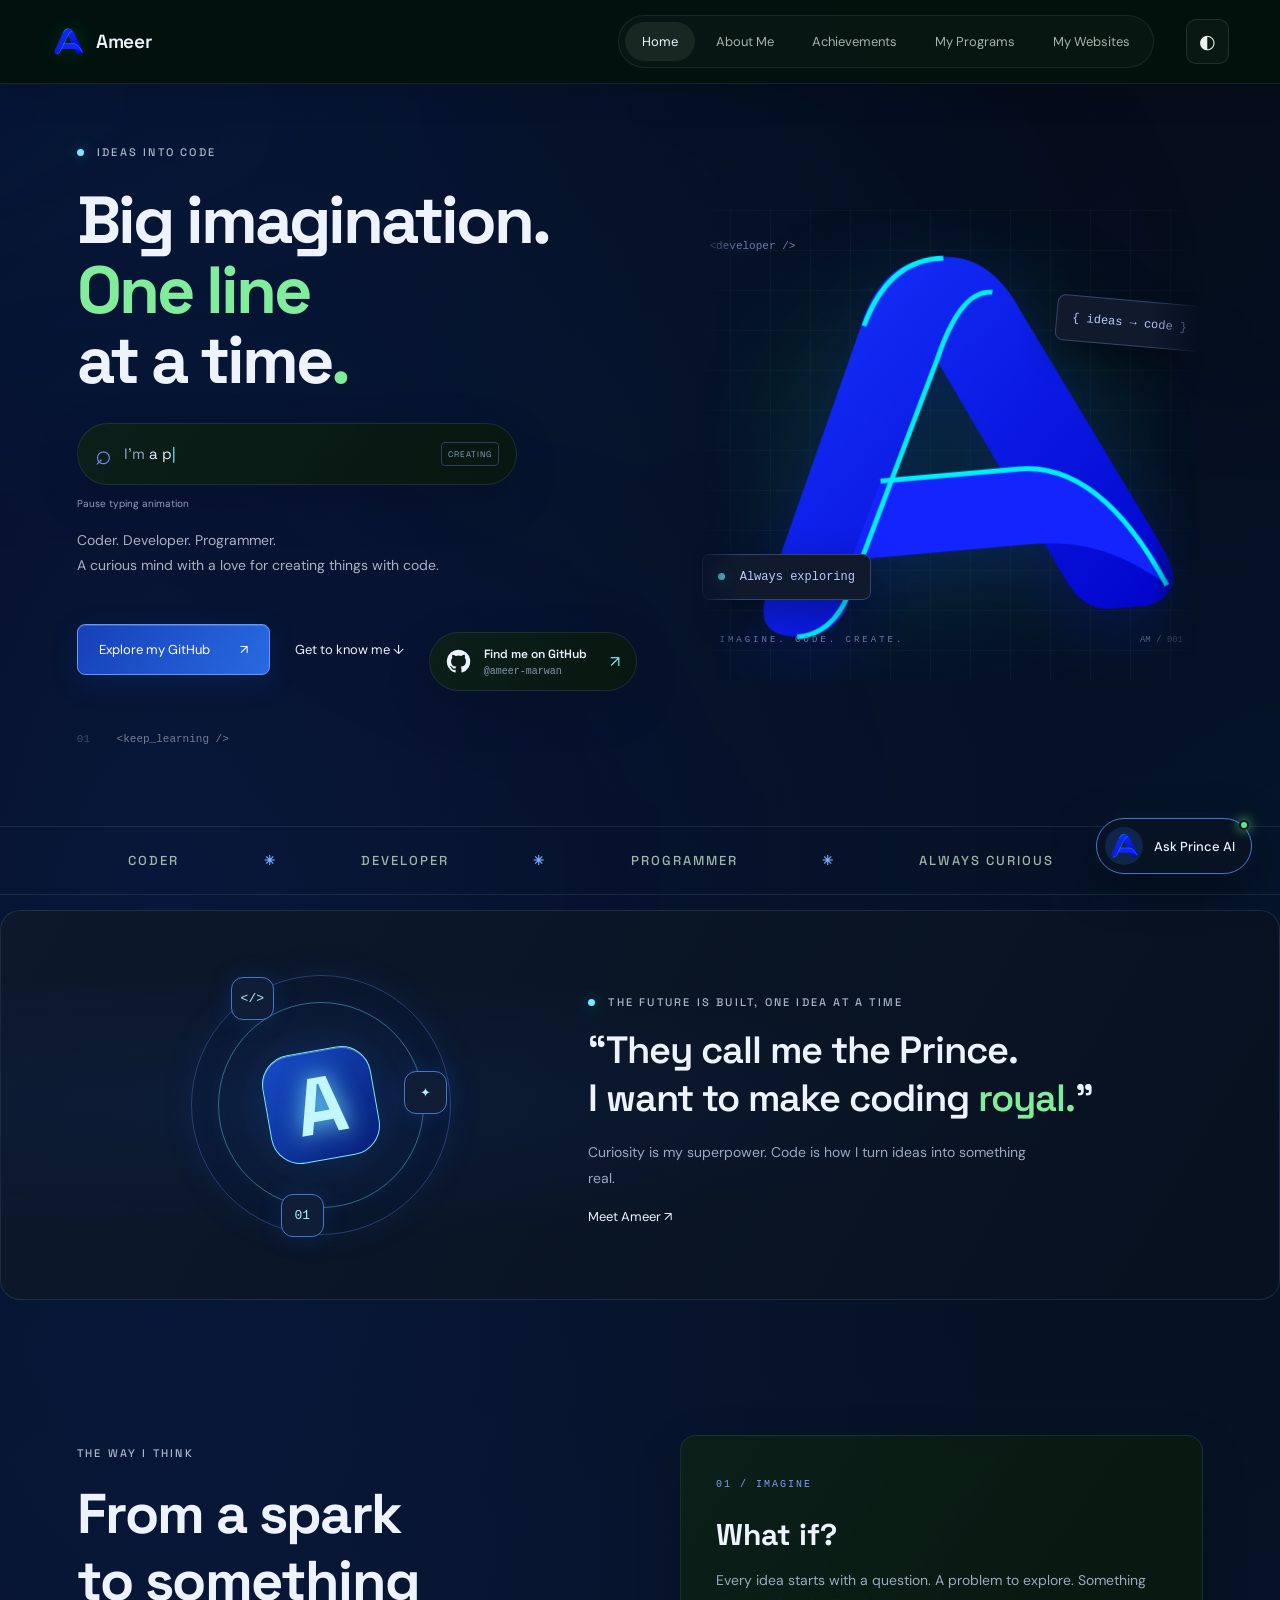
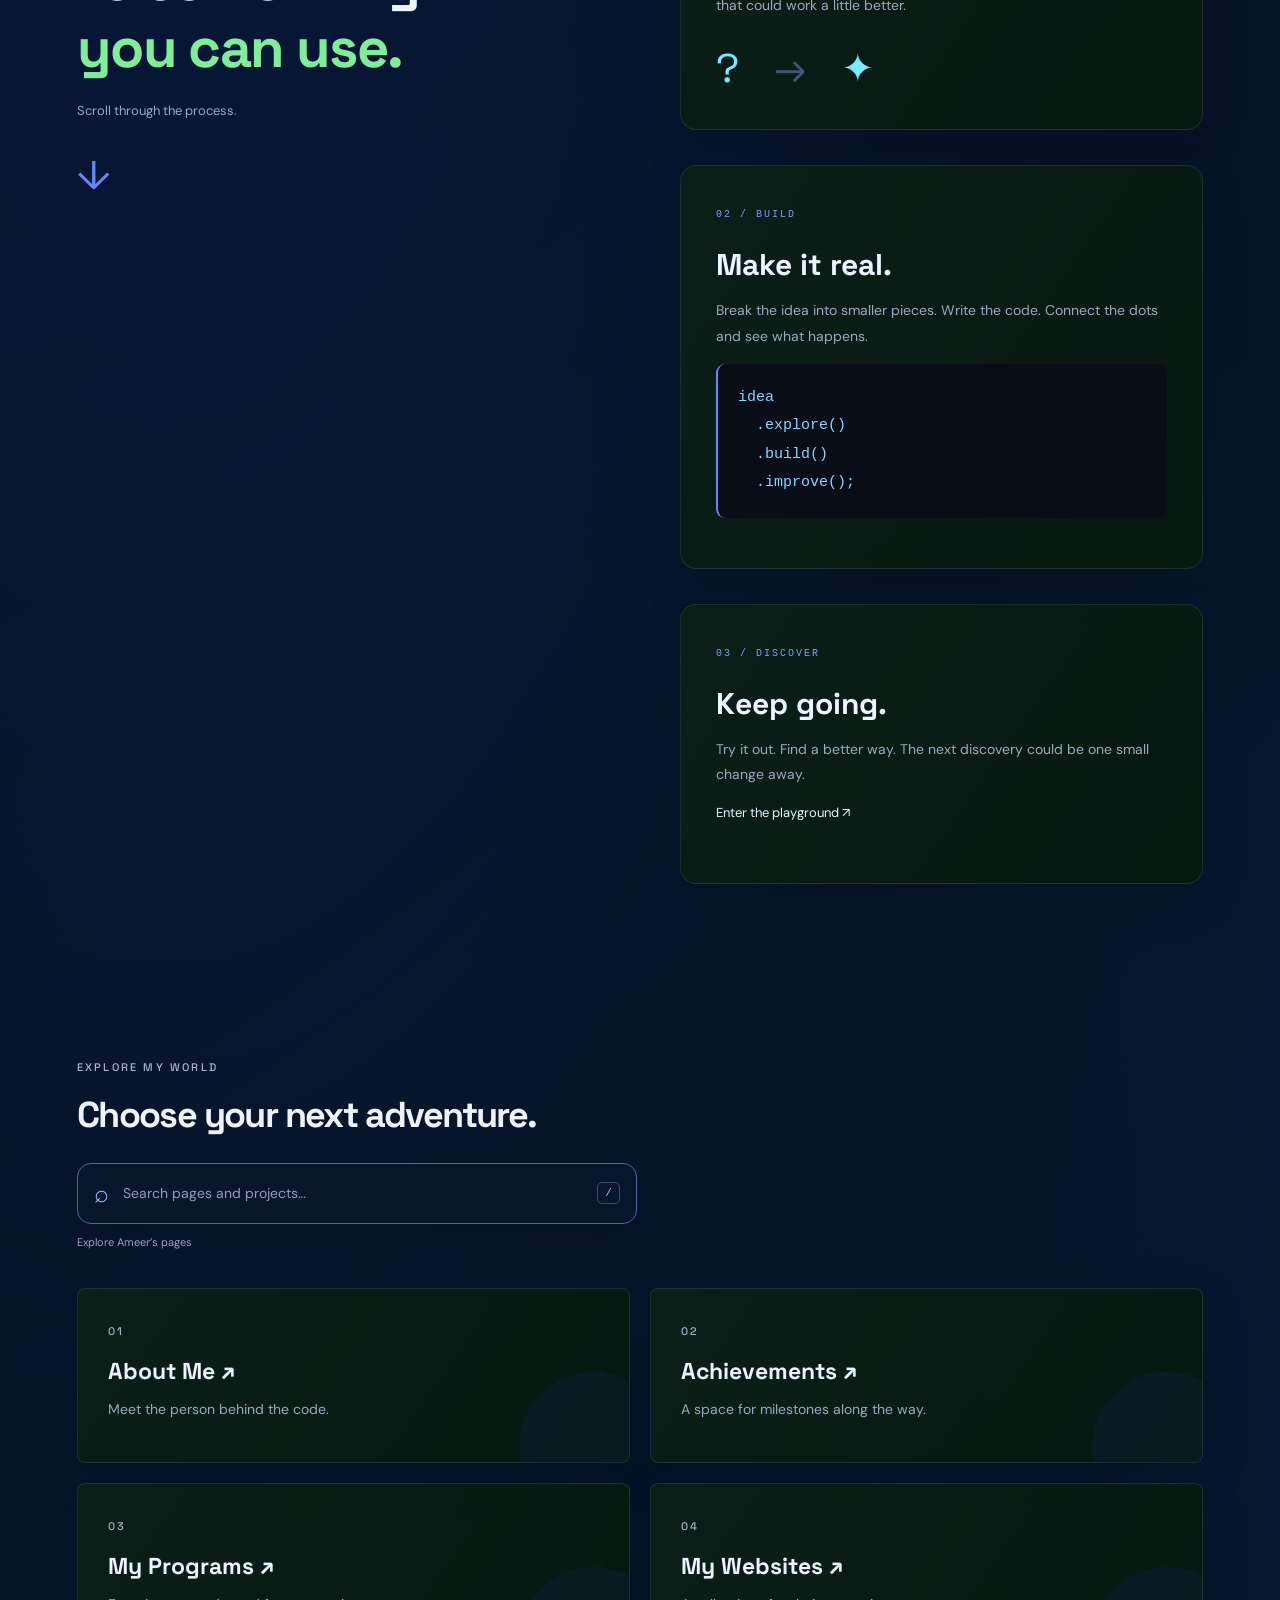
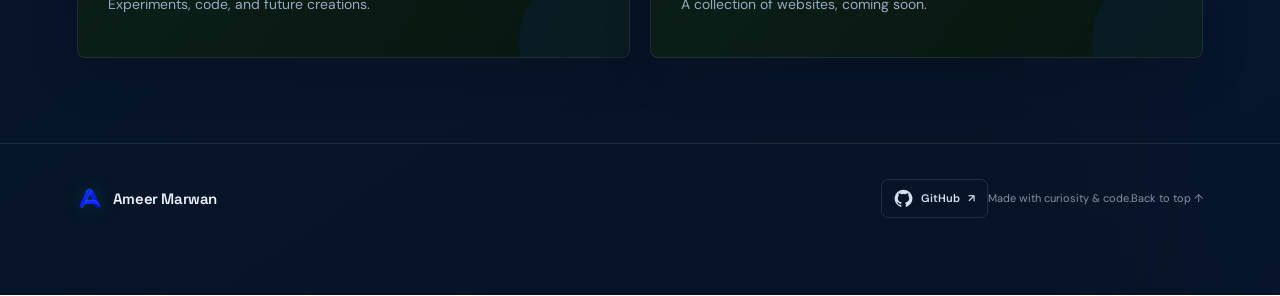
==== index.html @ 6a68b370 "Add interactive portfolio website files" ====
<!DOCTYPE html><html lang="en"><head><meta charset="UTF-8"><meta name="viewport" content="width=device-width,initial-scale=1"><title>Ameer — Coder & Developer</title><meta name="description" content="Meet Ameer Marwan, a coder, developer, and programmer. Follow his coding journey on GitHub."><link rel="icon" href="logo.svg"><link rel="stylesheet" href="style.css"></head><body><div class="scroll-progress" aria-hidden="true"></div><a class="skip-link" href="#main">Skip to content</a><div id="loader" class="loader" role="status" aria-label="Loading Ameer’s website"><div class="loader-mark"><div class="loader-ring"></div><img src="logo.svg" alt="Ameer logo"></div><p>LOADING<span aria-hidden="true">...</span></p></div><header><a class="brand" href="index.html" aria-label="Ameer home"><img src="logo.svg" alt="Ameer logo"><span>Ameer</span></a><div class="header-controls"><button class="theme-toggle" aria-label="Switch color theme" title="Switch color theme">◐</button><button class="menu-toggle" aria-expanded="false" aria-controls="main-nav">Menu <span>☰</span></button></div><nav id="main-nav" aria-label="Main navigation"><a href="index.html" aria-current="page">Home</a><a href="about.html">About Me</a><a href="achievements.html">Achievements</a><a href="programs.html">My Programs</a><a href="websites.html">My Websites</a></nav></header><main id="main"><section class="hero" id="home"><div class="intro"><p class="eyebrow"><span class="dot"></span> IDEAS INTO CODE</p><h1>Big imagination.<br><span class="blue">One line</span><br>at a time<span class="blue">.</span></h1><div class="typing-box" aria-label="Animated introduction: Ameer Marwan, problem solver, coder, programmer, developer"><span class="search-symbol" aria-hidden="true">⌕</span><div aria-hidden="true"><span class="typing-prefix">I’m </span><span id="typed-text">Ameer Marwan</span><span class="typing-caret">|</span></div><span class="typing-badge" aria-hidden="true">CREATING</span></div><button id="pause-typing" class="motion-control" aria-pressed="false">Pause typing animation</button><p class="lead">Coder. Developer. Programmer.<br>A curious mind with a love for creating things with code.</p><div class="actions"><a class="button" href="https://github.com/ameer-marwan" target="_blank" rel="noopener noreferrer">Explore my GitHub <span>↗</span></a><a class="text-link" href="about.html">Get to know me ↓</a><a class="github-cta" href="https://github.com/ameer-marwan" target="_blank" rel="noopener noreferrer"><svg class="github-svg" viewBox="0 0 24 24" aria-hidden="true" focusable="false"><path fill="currentColor" d="M12 .8a11.2 11.2 0 0 0-3.54 21.83c.56.1.76-.24.76-.54v-2.1c-3.1.68-3.76-1.31-3.76-1.31-.5-1.3-1.24-1.64-1.24-1.64-1.02-.7.08-.69.08-.69 1.12.08 1.71 1.15 1.71 1.15 1 1.7 2.62 1.21 3.26.93.1-.72.39-1.21.71-1.49-2.48-.28-5.09-1.24-5.09-5.52 0-1.22.44-2.22 1.15-3-.12-.28-.5-1.42.11-2.96 0 0 .94-.3 3.08 1.15a10.7 10.7 0 0 1 5.6 0c2.13-1.45 3.07-1.15 3.07-1.15.61 1.54.23 2.68.12 2.96.72.78 1.15 1.78 1.15 3 0 4.3-2.62 5.23-5.11 5.51.4.35.76 1.03.76 2.08v3.08c0 .3.2.65.77.54A11.2 11.2 0 0 0 12 .8Z"/></svg><span><strong>Find me on GitHub</strong><small>@ameer-marwan</small></span><span class="github-arrow" aria-hidden="true">↗</span></a></div><p class="code-note"><span>01</span> &lt;keep_learning /&gt;</p></div><div class="art"><div class="orb"></div><span class="art-label top">&lt;developer /&gt;</span><img src="logo.svg" alt="Blue and cyan A monogram inspired by Ameer's logo"><span class="art-label bottom">IMAGINE. CODE. CREATE.</span><span class="coordinate">AM / 001</span><span class="floating-chip chip-one">{ ideas → code }</span><span class="floating-chip chip-two"><span class="dot"></span> Always exploring</span></div></section><div class="ticker"><span>CODER</span><b>✳</b><span>DEVELOPER</span><b>✳</b><span>PROGRAMMER</span><b>✳</b><span>ALWAYS CURIOUS</span><b>✳</b></div><section class="royal-intro"><div class="tech-orbit" aria-hidden="true"><span class="orbit orbit-a"></span><span class="orbit orbit-b"></span><span class="orbit-core">A</span><span class="orbit-node node-a">&lt;/&gt;</span><span class="orbit-node node-b">✦</span><span class="orbit-node node-c">01</span></div><div class="royal-copy"><p class="eyebrow"><span class="dot"></span> THE FUTURE IS BUILT, ONE IDEA AT A TIME</p><p class="royal-quote">“They call me the Prince.<br>I want to make coding <span class="blue">royal.</span>”</p><p class="muted">Curiosity is my superpower. Code is how I turn ideas into something real.</p><a class="text-link" href="about.html">Meet Ameer ↗</a></div></section><section class="scroll-story"><div class="story-heading"><p class="eyebrow">THE WAY I THINK</p><h2>From a spark<br>to something<br><span class="blue">you can use.</span></h2><p class="muted">Scroll through the process.</p><span class="story-line" aria-hidden="true">↓</span></div><div class="story-steps"><article><span class="step-num">01 / IMAGINE</span><h3>What if?</h3><p>Every idea starts with a question. A problem to explore. Something that could work a little better.</p><div class="idea-visual" aria-hidden="true">?<span>→</span>✦</div></article><article><span class="step-num">02 / BUILD</span><h3>Make it real.</h3><p>Break the idea into smaller pieces. Write the code. Connect the dots and see what happens.</p><pre aria-label="Illustrative code"><code>idea<br>  .explore()<br>  .build()<br>  .improve();</code></pre></article><article><span class="step-num">03 / DISCOVER</span><h3>Keep going.</h3><p>Try it out. Find a better way. The next discovery could be one small change away.</p><a class="text-link" href="programs.html">Enter the playground ↗</a></article></div></section><section class="page-directory"><p class="eyebrow">EXPLORE MY WORLD</p><h2>Choose your next adventure.</h2><label class="site-search"><span aria-hidden="true">⌕</span><input id="site-search" type="search" placeholder="Search pages and projects…" autocomplete="off"><kbd>/</kbd></label><p class="search-status" id="search-status" aria-live="polite">Explore Ameer’s pages</p><div class="directory-grid"><a data-search="about me ameer story birthday" href="about.html"><span class="eyebrow">01</span><h3>About Me ↗</h3><p class="muted">Meet the person behind the code.</p></a><a data-search="achievements nasa space apps challenge 2026" href="achievements.html"><span class="eyebrow">02</span><h3>Achievements ↗</h3><p class="muted">A space for milestones along the way.</p></a><a data-search="programs code demos clock color javascript" href="programs.html"><span class="eyebrow">03</span><h3>My Programs ↗</h3><p class="muted">Experiments, code, and future creations.</p></a><a data-search="websites portfolio projects showcase" href="websites.html"><span class="eyebrow">04</span><h3>My Websites ↗</h3><p class="muted">A collection of websites, coming soon.</p></a></div></section></main><footer><a class="brand" href="index.html"><img src="logo.svg" alt=""><span>Ameer Marwan</span></a><a class="footer-github" href="https://github.com/ameer-marwan" target="_blank" rel="noopener noreferrer" aria-label="Visit Ameer on GitHub"><svg class="github-svg" viewBox="0 0 24 24" aria-hidden="true" focusable="false"><path fill="currentColor" d="M12 .8a11.2 11.2 0 0 0-3.54 21.83c.56.1.76-.24.76-.54v-2.1c-3.1.68-3.76-1.31-3.76-1.31-.5-1.3-1.24-1.64-1.24-1.64-1.02-.7.08-.69.08-.69 1.12.08 1.71 1.15 1.71 1.15 1 1.7 2.62 1.21 3.26.93.1-.72.39-1.21.71-1.49-2.48-.28-5.09-1.24-5.09-5.52 0-1.22.44-2.22 1.15-3-.12-.28-.5-1.42.11-2.96 0 0 .94-.3 3.08 1.15a10.7 10.7 0 0 1 5.6 0c2.13-1.45 3.07-1.15 3.07-1.15.61 1.54.23 2.68.12 2.96.72.78 1.15 1.78 1.15 3 0 4.3-2.62 5.23-5.11 5.51.4.35.76 1.03.76 2.08v3.08c0 .3.2.65.77.54A11.2 11.2 0 0 0 12 .8Z"/></svg> GitHub <span aria-hidden="true">↗</span></a><span>Made with curiosity & code.</span><a href="index.html">Back to top ↑</a></footer><button class="back-top" aria-label="Back to top">↑</button><button id="prince-ai" class="prince-launch" aria-label="Ask Prince AI about this website"><img src="logo.svg" alt=""><span>Ask Prince AI</span><i></i></button><section class="prince-panel" aria-label="Prince AI assistant" aria-hidden="true"><div class="prince-head"><img src="logo.svg" alt=""><div><strong>Prince AI</strong><small>Ameer’s website guide</small></div><button class="prince-close" aria-label="Close Prince AI">×</button></div><div class="prince-messages" aria-live="polite"><p class="prince-message bot">Hi! I’m Prince AI. Ask me about Ameer, his projects, or this website.</p></div><div class="prince-suggestions"><button>Who is Ameer?</button><button>What is Prince coding?</button><button>Show me the projects</button></div><form class="prince-form"><label class="sr-only" for="prince-question">Ask Prince AI a question</label><input id="prince-question" autocomplete="off" placeholder="Ask about this website…"><button aria-label="Send question">↑</button></form></section><script src="script.js"></script></body></html>
---- style.css ----
@import url('https://fonts.googleapis.com/css2?family=DM+Sans:wght@400;500;600;700&family=Space+Grotesk:wght@400;500;600;700&display=swap');
:root{--bg:#080a0f;--panel:#10141e;--text:#f3f4f7;--muted:#969dab;--blue:#4667ff;--cyan:#01e8ff}*{box-sizing:border-box}html{scroll-behavior:smooth;scroll-padding-top:35px}body{margin:0;background:var(--bg);color:var(--text);font:16px 'DM Sans',sans-serif}a{color:inherit;text-decoration:none}button{font:inherit;cursor:pointer}header,main>section,footer{max-width:1280px;margin:auto;padding-left:6%;padding-right:6%}header{height:100px;display:flex;align-items:center;justify-content:space-between;border-bottom:1px solid #222630}.brand{display:flex;gap:12px;align-items:center;font:600 23px 'Space Grotesk',sans-serif}.brand img{width:34px;height:38px}.muted{color:var(--muted)}nav{display:flex;gap:34px;font-size:14px}a:hover{color:var(--cyan)}.hero{display:grid;grid-template-columns:1.15fr 1fr;min-height:690px;align-items:center;padding-top:50px;padding-bottom:70px;gap:22px}.eyebrow{font:500 11px 'Space Grotesk',sans-serif;letter-spacing:2.2px;color:#aab4c9}.dot{display:inline-block;height:7px;width:7px;background:var(--cyan);border-radius:100%;margin-right:8px;box-shadow:0 0 14px #01e8ff70}h1,h2,h3{font-family:'Space Grotesk',sans-serif}h1{font-size:clamp(46px,5.5vw,73px);letter-spacing:-4px;line-height:1.05;margin:27px 0}.blue{color:var(--blue)}.lead{color:#aab1c0;line-height:1.8;font-size:16px}.actions{display:flex;gap:25px;align-items:center;margin-top:30px}.button{background:#3c5cff;color:white;padding:16px 21px;border-radius:5px;font-size:13px;display:inline-flex;gap:30px;justify-content:space-between;border:1px solid #5b76ff;transition:background .2s}.button:hover{background:#2947db;color:white}.text-link{font-size:13px}.code-note{font:11px monospace;color:#747e90;margin-top:42px}.code-note span{color:#424b5d;margin-right:20px}.art{position:relative;min-height:470px;display:flex;align-items:center;justify-content:center;background-image:linear-gradient(#1f29432b 1px,transparent 1px),linear-gradient(90deg,#1f29432b 1px,transparent 1px);background-size:40px 40px;mask-image:linear-gradient(90deg,transparent,#000 10%,#000 90%,transparent)}.art img{width:95%;filter:drop-shadow(0 20px 38px #1229ff33);position:relative;transform:rotate(-5deg)}.orb{position:absolute;inset:15%;border-radius:50%;background:#0a25ff29;filter:blur(50px)}.art-label{position:absolute;font:11px monospace;color:#697da8;z-index:1}.top{top:30px;left:20px}.bottom{bottom:35px;left:30px;letter-spacing:3px;font-size:9px}.coordinate{position:absolute;right:20px;bottom:35px;font:9px monospace;color:#526380}.ticker{border-block:1px solid #222630;display:flex;justify-content:space-evenly;gap:20px;padding:25px 5%;font:500 13px 'Space Grotesk',sans-serif;letter-spacing:2px;color:#a9b0c0}.ticker b{color:var(--blue)}.about{display:grid;grid-template-columns:1fr 1fr;gap:70px;padding-top:100px;padding-bottom:95px}h2{font-size:36px;line-height:1.2;letter-spacing:-1.6px;margin:20px 0}.about-copy{padding-top:17px;font-size:15px;line-height:1.9}.about-copy .text-link{display:inline-block;margin-top:10px;color:#b2beff}.playground{padding-top:40px;padding-bottom:70px}.section-head{display:flex;justify-content:space-between;align-items:end;margin-bottom:30px}.section-head>p{font-size:13px;line-height:1.8;margin-bottom:23px}.experiment{display:grid;grid-template-columns:1.3fr 1fr;border:1px solid #29303f;border-radius:9px;overflow:hidden;background:#0e121c}.editor{border-right:1px solid #29303f}.editor-bar{display:flex;justify-content:space-between;padding:15px 18px;border-bottom:1px solid #29303f;font:10px monospace;color:#8793a8}.lights{color:#52617b;letter-spacing:3px}.code{padding:30px 10px 35px;font:13px/2 monospace;color:#cbd2e2;overflow:auto}.code i{display:inline-block;width:38px;color:#47516a;font-style:normal}.purple{color:#a896ff}.cyan{color:#63dded}.console{padding:32px;display:flex;flex-direction:column;align-items:start;justify-content:space-between}.console #output{font:18px/1.6 'Space Grotesk',sans-serif;min-height:55px}.cursor{color:var(--cyan)}.project-note{display:flex;gap:20px;align-items:center;padding:30px 0;border-bottom:1px solid #252b37}.project-icon{font-size:33px;color:#667fff}.project-note h3{font-size:17px;margin:0 0 7px}.project-note p{font-size:13px;margin:0}.project-note>a{margin-left:auto}.closing{text-align:center;padding-top:60px;padding-bottom:100px}.closing h2{font-size:58px;letter-spacing:-3px;margin-bottom:30px}footer{border-top:1px solid #252b37;display:flex;justify-content:space-between;align-items:center;min-height:110px;color:#8791a5;font-size:11px}footer .brand{font-size:15px;color:white}footer img{width:25px!important}a:focus-visible,button:focus-visible{outline:2px solid var(--cyan);outline-offset:6px}@media(max-width:760px){header{height:80px}nav{gap:18px;font-size:12px}.brand{font-size:19px}.hero{grid-template-columns:1fr;padding-top:35px;padding-bottom:35px;gap:0}h1{letter-spacing:-2.5px;font-size:56px}.art{min-height:330px;max-width:390px;width:100%;margin:auto}.art img{width:85%}.actions{gap:18px}.ticker{font-size:9px;letter-spacing:1px;gap:8px}.ticker span:last-of-type,.ticker b:last-child{display:none}.about{grid-template-columns:1fr;gap:5px;padding-top:60px;padding-bottom:40px}h2{font-size:31px}.section-head{display:block}.section-head>p{margin-bottom:0}.experiment{grid-template-columns:1fr}.editor{border-right:0;border-bottom:1px solid #29303f}.console{min-height:240px}.code{font-size:11px}.project-note{flex-wrap:wrap}.project-note>a{margin-left:53px}.closing h2{font-size:46px}.closing{padding-bottom:65px}footer{gap:15px;flex-wrap:wrap;padding-top:25px;padding-bottom:25px}footer>span{display:none}}@media(prefers-reduced-motion:reduce){html{scroll-behavior:auto}}
nav a[aria-current=page]{color:var(--cyan)}.loader{position:fixed;inset:0;background:#080a0f;z-index:1000;display:flex;flex-direction:column;align-items:center;justify-content:center;pointer-events:none;animation:loader-failsafe 0s 4s forwards;transition:opacity .3s}.loader.loaded{opacity:0}.loader-mark{position:relative;width:150px;height:150px;display:grid;place-items:center}.loader-mark img{width:90px;height:90px}.loader-ring{position:absolute;inset:0;border:2px solid #1f2943;border-top:3px solid var(--cyan);border-right:3px solid var(--blue);border-radius:50%;animation:spin 1s linear infinite;box-shadow:0 0 30px #1635ff22}.loader p{font:10px 'Space Grotesk',sans-serif;letter-spacing:4px;color:#969dab;margin-top:25px}@keyframes spin{to{transform:rotate(360deg)}}@keyframes loader-failsafe{to{visibility:hidden}}.page-intro{padding-top:75px;padding-bottom:20px}.page-intro h1{font-size:clamp(44px,6vw,70px)}.page-directory{padding-top:65px;padding-bottom:85px}.directory-grid{display:grid;grid-template-columns:1fr 1fr;gap:20px;margin-top:35px}.directory-grid>a{padding:30px;border:1px solid #29303f;border-radius:8px;background:#0e121c;transition:border-color .2s}.directory-grid>a:hover{border-color:var(--blue)}.directory-grid h3{font-size:23px;margin:16px 0 10px}.directory-grid p{font-size:14px}.empty-section{padding-top:30px;padding-bottom:100px}.empty-panel{border:1px solid #29303f;border-radius:10px;background:radial-gradient(ellipse at top,#14215255,transparent 65%),#0e121c;padding:65px 25px;text-align:center}.empty-icon{display:block;font-size:44px;color:var(--blue);margin-bottom:25px}.empty-panel p.muted{line-height:1.8;margin-bottom:30px}header{gap:20px}nav{gap:24px;flex-wrap:wrap}main>.about:first-child{padding-top:50px}@media(max-width:760px){header{height:auto;min-height:100px;flex-wrap:wrap;padding-top:18px;padding-bottom:18px;gap:18px}nav{width:100%;gap:17px;font-size:12px;row-gap:14px}.directory-grid{grid-template-columns:1fr}.page-intro{padding-top:45px}.page-intro h1{letter-spacing:-2px}.page-intro .lead{font-size:15px}.empty-panel{padding:45px 20px}.page-directory{padding-top:45px}}@media(prefers-reduced-motion:reduce){.loader-ring{animation:none}.loader{transition:none}}
/* Motion, navigation, and interactive details */
:root{--accent-rgb:70,103,255}body{transition:background .25s,color .25s}.scroll-progress{position:fixed;top:0;left:0;height:3px;width:0;background:linear-gradient(90deg,var(--blue),var(--cyan));z-index:1100;box-shadow:0 0 15px #01e8ff55}header{position:relative;z-index:20}.header-controls{display:flex;align-items:center;gap:10px;margin-left:auto;order:3}.theme-toggle,.menu-toggle{background:#131a2a;color:var(--text);border:1px solid #303a50;border-radius:7px;padding:9px 12px}.theme-toggle{font-size:19px}.menu-toggle{display:none}.skip-link{position:fixed;top:-100px;left:20px;z-index:2000;background:var(--blue);color:white;padding:12px}.skip-link:focus{top:10px}.typing-box{display:flex;gap:12px;align-items:center;max-width:440px;border:1px solid #34456c;background:linear-gradient(120deg,#121c33,#0c1220);padding:16px 17px;border-radius:12px;box-shadow:0 0 40px #233bff14;margin-bottom:6px;min-height:61px;font:15px 'Space Grotesk',sans-serif}.search-symbol{font-size:28px;color:#718eff;line-height:1}.typing-prefix{color:#9aa8c3}.typing-caret{color:var(--cyan);animation:blink 1s steps(2) infinite}.typing-badge{font-size:8px;letter-spacing:1px;color:#8aa2d7;margin-left:auto;border:1px solid #2d3f60;border-radius:4px;padding:6px}.motion-control{background:none;border:0;padding:4px 0;color:#929db5;font-size:10px;cursor:pointer}.hero h1{font-size:clamp(48px,5.4vw,70px)}.hero .lead{font-size:14px}.art{overflow:visible}.floating-chip{position:absolute;font:12px monospace;background:#111a2d;border:1px solid #34466a;border-radius:8px;padding:15px;color:#b8caff;z-index:3;box-shadow:0 12px 35px #0005;animation:float 6s ease-in-out infinite}.chip-one{right:0;top:90px;transform:rotate(5deg)}.chip-two{left:12px;bottom:80px;animation-delay:-3s}.scroll-story{display:grid;grid-template-columns:1fr 1fr;gap:80px;padding-top:100px;padding-bottom:100px}.story-heading{position:sticky;top:70px;align-self:start}.story-heading h2{font-size:clamp(36px,4.5vw,56px)}.story-heading>p.muted{font-size:13px}.story-line{display:block;font-size:40px;color:var(--blue);margin-top:30px}.story-steps{display:grid;gap:35px}.story-steps article{border:1px solid #283750;background:radial-gradient(ellipse at top right,#1b2c5655,transparent 75%),#0e131e;border-radius:16px;padding:35px;min-height:280px;transition:border-color .3s,transform .3s}.story-steps article:hover{border-color:#4865ac;transform:translateY(-4px)}.step-num{font:10px monospace;color:#819aff;letter-spacing:2px}.story-steps h3{font-size:30px;margin:23px 0 14px}.story-steps p{color:#9ca9bf;font-size:14px;line-height:1.8}.idea-visual{font:40px 'Space Grotesk',sans-serif;color:var(--cyan);display:flex;gap:35px;margin-top:25px}.idea-visual span{color:#43547a}.story-steps pre{color:#83d8ff;font:15px/1.9 monospace;padding:20px;background:#080d18;border-radius:9px;border-left:2px solid var(--blue)}.timeline-section{padding-bottom:100px}.timeline{position:relative;margin-top:45px;margin-left:8px;border-left:1px solid #3b507f;padding-left:40px;display:grid;gap:45px}.timeline article{position:relative;max-width:650px}.timeline article:before{content:'';position:absolute;top:4px;left:-46px;width:10px;height:10px;border:1px solid var(--cyan);background:var(--bg);border-radius:50%;box-shadow:0 0 14px #01e8ff33}.timeline-date{font:11px monospace;letter-spacing:2px;color:#849dff}.timeline h3{font-size:25px;margin:14px 0}.timeline p{font-size:15px;color:var(--muted);line-height:1.8}.demo-controls{display:flex;align-items:center;justify-content:space-between;margin-bottom:18px;gap:20px}.demo-controls>div{display:flex;gap:8px}.demo-tab{border:1px solid #344362;background:#101827;color:#a5b3cd;border-radius:6px;padding:10px 14px;font-size:12px}.demo-tab[aria-pressed=true]{background:var(--blue);color:white;border-color:#6d86ff}.color-swatch{display:block;width:100%;height:35px;border-radius:5px;margin-top:12px}.color-swatch[hidden]{display:none}.back-top{position:fixed;bottom:24px;right:24px;z-index:50;width:42px;height:42px;border:1px solid #435980;background:#16213a;color:white;border-radius:50%;font-size:20px;opacity:0;visibility:hidden;transition:opacity .2s}.back-top.visible{opacity:1;visibility:visible}.reveal-ready{opacity:0;transform:translateY(24px);transition:opacity .7s,transform .7s}.reveal-ready.revealed{opacity:1;transform:translateY(0)}.page-directory h2,.section-head h2{max-width:650px}.directory-grid>a{position:relative;overflow:hidden}.directory-grid>a:after{content:'';position:absolute;right:-40px;bottom:-60px;width:150px;height:150px;background:#2e4fff12;border-radius:50%;transition:transform .4s}.directory-grid>a:hover:after{transform:scale(2)}@keyframes blink{50%{opacity:0}}@keyframes float{50%{translate:0 -12px}}body.light{--bg:#eef2fa;--text:#141c30;--muted:#52617c;background:var(--bg);color:var(--text)}.light .typing-box,.light .floating-chip,.light .story-steps article,.light .directory-grid>a,.light .empty-panel,.light .experiment{background:#fff;color:#162240}.light .story-steps p{color:#52617c}.light .typing-prefix,.light .lead{color:#52617c}.light .console #output{color:#162240}.light .editor{background:#101726}.light .art-label,.light .coordinate{color:#4d6596}.light .theme-toggle,.light .menu-toggle{background:white;color:#162240}.light footer .brand{color:#162240}.light header,.light footer,.light .ticker{border-color:#cbd3e2}.light .loader{background:#eef2fa}@media(min-width:761px){header{padding-left:4%;padding-right:4%}nav{gap:20px;font-size:12px}.header-controls{margin-left:0}header .brand{margin-right:auto}}@media(max-width:760px){.header-controls{order:0;margin-left:auto}.menu-toggle{display:block;font-size:12px}header{min-height:80px}header nav{display:flex;gap:16px}.js header nav{display:none}.js header nav.open{display:flex}.hero h1{font-size:54px}.typing-box{font-size:14px}.typing-badge{font-size:7px}.scroll-story{grid-template-columns:1fr;gap:30px;padding-top:60px;padding-bottom:40px}.story-heading{position:static}.story-heading h2 br{display:none}.story-line{display:none}.story-steps article{padding:27px;min-height:0}.demo-controls{align-items:start;flex-direction:column}.demo-tab{padding:9px 12px}.floating-chip{font-size:10px;padding:12px}.chip-one{right:8px;top:65px}.chip-two{bottom:60px}.timeline{padding-left:28px}.timeline article:before{left:-34px}.timeline h3{font-size:22px}.timeline-section{padding-bottom:65px}}@media(prefers-reduced-motion:reduce){*,*:before,*:after{animation:none!important;transition:none!important;scroll-behavior:auto!important}.reveal-ready{opacity:1;transform:none}.loader{display:none}}
/* Moving ambient wallpaper and more tactile controls */
body{position:relative;isolation:isolate;background:linear-gradient(125deg,#080a0f 0%,#0a1020 34%,#080b16 63%,#101027 100%);background-size:240% 240%;animation:wallpaper-drift 32s ease-in-out infinite}body:before{content:"";position:fixed;inset:-25%;z-index:-1;pointer-events:none;background:radial-gradient(ellipse at 18% 24%,#183bff22 0,transparent 34%),radial-gradient(ellipse at 79% 34%,#00d9ff13 0,transparent 30%),radial-gradient(ellipse at 55% 88%,#713cff18 0,transparent 38%);filter:blur(25px);animation:aurora-drift 24s ease-in-out infinite alternate;will-change:transform}.light{background:linear-gradient(125deg,#edf2ff,#e5edfb 45%,#f5edff)!important;background-size:240% 240%!important}.light:before{background:radial-gradient(ellipse at 18% 24%,#738dff35 0,transparent 34%),radial-gradient(ellipse at 79% 34%,#34d8ef25 0,transparent 30%),radial-gradient(ellipse at 55% 88%,#b59aff30 0,transparent 38%)}@keyframes wallpaper-drift{0%,100%{background-position:0% 50%}50%{background-position:100% 50%}}@keyframes aurora-drift{0%{transform:translate3d(-2%,0,0) rotate(-2deg) scale(1)}50%{transform:translate3d(2%,2%,0) rotate(2deg) scale(1.06)}100%{transform:translate3d(-1%,3%,0) rotate(-1deg) scale(1.02)}}.button,.demo-tab,.theme-toggle,.menu-toggle,.back-top{position:relative;overflow:hidden;transition:transform .22s ease,box-shadow .22s ease,border-color .22s ease,background-color .22s ease}.button{border-radius:8px;background:linear-gradient(115deg,#3658f4,#536eff 55%,#4260ef);box-shadow:0 7px 24px #345cff38,inset 0 1px #ffffff38}.button:after{content:"";position:absolute;inset:-60% auto -60% -45%;width:35%;transform:skewX(-22deg);background:linear-gradient(90deg,transparent,#ffffff30,transparent);transition:left .5s ease}.button:hover{transform:translateY(-3px);box-shadow:0 12px 32px #345cff60,inset 0 1px #ffffff55}.button:hover:after{left:130%}.button:active,.demo-tab:active,.theme-toggle:active{transform:translateY(1px) scale(.98)}.demo-tab{border-radius:9px;box-shadow:inset 0 1px #ffffff0b}.demo-tab:hover{transform:translateY(-2px);border-color:#748bff;box-shadow:0 7px 22px #213b853b}.demo-tab[aria-pressed=true]{box-shadow:0 5px 18px #4667ff55,inset 0 1px #ffffff33}.theme-toggle,.menu-toggle{border-radius:10px}.theme-toggle:hover,.menu-toggle:hover{transform:translateY(-2px);border-color:#657cff;box-shadow:0 7px 22px #345cff30}.directory-grid>a,.story-steps article,.empty-panel,.experiment,.project-note{box-shadow:0 14px 50px #00000018;backdrop-filter:blur(9px)}.directory-grid>a{transition:transform .3s,border-color .3s,box-shadow .3s}.directory-grid>a:hover{transform:translateY(-5px);box-shadow:0 20px 45px #223cff20}.art img{animation:logo-float 7s ease-in-out infinite alternate}.orb{animation:orb-pulse 9s ease-in-out infinite alternate}.ticker{position:relative}.closing .button{margin-top:8px}.text-link{display:inline-block;transition:transform .2s,color .2s}.text-link:hover{transform:translateX(4px)}.back-top{box-shadow:0 8px 25px #0007;backdrop-filter:blur(12px)}.back-top:hover{transform:translateY(-4px);box-shadow:0 12px 32px #4667ff44}@keyframes logo-float{from{translate:0 0}to{translate:0 -10px}}@keyframes orb-pulse{from{opacity:.65;scale:.92}to{opacity:1;scale:1.08}}@media(max-width:760px){body:before{inset:-10%;filter:blur(35px);animation-duration:32s}.art img{animation-duration:9s}.button{min-height:48px}.demo-tab{min-height:42px}}@media(prefers-reduced-motion:reduce){body{animation:none;background-position:50% 50%}body:before,.art img,.orb{animation:none!important}.button:after{display:none}.button,.demo-tab,.theme-toggle,.menu-toggle,.back-top,.directory-grid>a,.text-link{transition:none}}
.royal-intro{display:grid;grid-template-columns:0.85fr 1.15fr;align-items:center;gap:50px;min-height:390px;margin-top:15px;margin-bottom:35px;border:1px solid #263659;border-radius:20px;padding:30px 8%;background:radial-gradient(ellipse at 22% 50%,#1838ff20,transparent 48%),linear-gradient(120deg,#11182a99,#0a0d18dd);overflow:hidden}.royal-copy .royal-quote{font:600 clamp(23px,3vw,38px)/1.25 'Space Grotesk',sans-serif;letter-spacing:-1px;margin:18px 0}.royal-copy .muted{font-size:14px;line-height:1.8;max-width:460px}.tech-orbit{height:300px;width:300px;position:relative;display:grid;place-items:center;justify-self:center}.orbit{position:absolute;border:1px solid #4768ff75;border-radius:50%;inset:20px;box-shadow:0 0 35px #355bff16,inset 0 0 30px #355bff11}.orbit-a{animation:orbit-spin 22s linear infinite}.orbit-b{inset:47px;border-color:#01e8ff65;animation:orbit-spin 15s linear infinite reverse}.orbit-core{width:110px;height:110px;display:grid;place-items:center;border-radius:30px;transform:rotate(-10deg);background:linear-gradient(140deg,#1639ff,#0308a8);border:1px solid #00e8ff;box-shadow:0 0 65px #2748ff66, inset 0 1px #ffffff55;font:700 80px 'Space Grotesk',sans-serif;color:#00efff;text-shadow:0 0 24px #00eaff}.orbit-node{position:absolute;width:43px;height:43px;display:grid;place-items:center;border:1px solid #456cff;border-radius:12px;background:#111a30;color:#76efff;font:13px monospace;box-shadow:0 0 25px #2950ff44;animation:node-float 4s ease-in-out infinite}.node-a{top:22px;left:60px}.node-b{right:24px;top:116px;animation-delay:-1s}.node-c{bottom:18px;left:110px;animation-delay:-2s}.challenge-card{max-width:1120px;margin:20px auto 95px;padding:36px;display:grid;grid-template-columns:auto 1fr auto;gap:25px;align-items:center;border:1px solid #2d4776;border-radius:18px;background:radial-gradient(ellipse at 100% 0%,#183dff26,transparent 52%),linear-gradient(115deg,#111827,#0d1220);box-shadow:0 20px 65px #0003}.challenge-icon{font-size:42px;color:#72a0ff;text-shadow:0 0 28px #3566ff}.challenge-card h2{font-size:25px;margin:12px 0}.challenge-card p.muted{line-height:1.8;font-size:14px;max-width:680px}.challenge-year{font:700 35px 'Space Grotesk',sans-serif;color:#607cff55}.achievement-card{margin-top:36px}.site-showcase{padding:30px 0 100px}.showcase-heading{display:flex;align-items:end;justify-content:space-between;gap:25px;margin-bottom:30px}.showcase-heading h2{max-width:580px}.showcase-heading>p{font-size:13px}.featured-site{display:grid;grid-template-columns:1.1fr .9fr;align-items:center;gap:55px;border:1px solid #2a395a;border-radius:18px;padding:28px;background:radial-gradient(ellipse at 15% 30%,#203aff1c,transparent 50%),#0d111c}.preview-window{min-height:360px;border:1px solid #405079;border-radius:12px;overflow:hidden;background:radial-gradient(ellipse at 50% 100%,#133aff30,transparent 55%),#080b14;box-shadow:0 24px 65px #0005;transform:perspective(900px) rotateY(5deg);transition:transform .5s}.featured-site:hover .preview-window{transform:perspective(900px) rotateY(0) translateY(-4px)}.preview-top{height:38px;display:flex;align-items:center;justify-content:space-between;padding:0 13px;border-bottom:1px solid #20283a;color:#91a0ba;font:9px monospace}.preview-content{position:relative;padding:30px 35px}.preview-kicker{font:9px monospace;letter-spacing:2px;color:#a8b8d8}.preview-content strong{display:block;font:700 clamp(36px,5vw,62px)/.98 'Space Grotesk',sans-serif;letter-spacing:-3px;margin:18px 0}.preview-content strong span{color:#5575ff}.preview-symbol{position:absolute;right:13%;top:52px;font:700 150px 'Space Grotesk',sans-serif;color:#061bd6;text-shadow:4px 0 #00eaff;opacity:.65;transform:rotate(9deg)}.preview-button{display:inline-block;padding:11px 13px;border:1px solid #4265ff;border-radius:5px;color:#c8d5ff;font:9px monospace;letter-spacing:1px}.featured-copy h3{font:600 30px 'Space Grotesk',sans-serif;margin:12px 0}.featured-copy>p.muted{font-size:14px;line-height:1.9}.tag-row{display:flex;flex-wrap:wrap;gap:8px;margin:22px 0}.tag-row span{border:1px solid #303f60;border-radius:99px;padding:7px 10px;font:10px monospace;color:#abbce0}.future-banner{display:grid;grid-template-columns:auto 1fr auto;align-items:center;gap:22px;margin-top:26px;padding:27px;border:1px solid #283650;border-radius:15px;background:linear-gradient(100deg,#121a2b,#0e121d)}.future-spark{font-size:32px;color:#788fff}.future-banner h3{margin:9px 0}.future-banner p.muted{font-size:13px;line-height:1.7;margin-bottom:0}.future-banner>.text-link{font-size:12px}@keyframes orbit-spin{to{transform:rotate(360deg)}}@keyframes node-float{50%{translate:0 -9px}}@media(max-width:760px){.royal-intro{grid-template-columns:1fr;gap:15px;padding:28px 22px;margin-top:5px}.tech-orbit{height:230px;width:230px;order:2}.orbit-core{height:86px;width:86px;font-size:64px}.orbit-node{width:36px;height:36px}.orbit-a{inset:10px}.orbit-b{inset:33px}.node-a{top:8px;left:42px}.node-b{right:8px;top:86px}.node-c{bottom:8px;left:85px}.royal-copy .royal-quote{font-size:27px}.challenge-card{margin:20px 6% 60px;padding:25px;grid-template-columns:auto 1fr;gap:15px}.challenge-year{display:none}.challenge-card h2{font-size:21px}.showcase-heading{display:block}.featured-site{grid-template-columns:1fr;gap:27px;padding:16px}.preview-window{min-height:300px;transform:none}.preview-content{padding:25px}.preview-symbol{right:8%;font-size:120px}.featured-copy h3{font-size:25px}.future-banner{grid-template-columns:auto 1fr;gap:14px;padding:21px}.future-banner>.text-link{grid-column:2}.site-showcase{padding-bottom:65px}}@media(prefers-reduced-motion:reduce){.orbit-a,.orbit-b,.orbit-node{animation:none!important}.featured-site:hover .preview-window{transform:none}}
/* Ameer identity and GitHub links */
.brand{position:relative;gap:11px;font-size:25px;letter-spacing:-.8px;animation:brand-arrive .85s cubic-bezier(.2,.8,.2,1) both}.brand img{width:39px;height:42px;filter:drop-shadow(0 0 11px #3155ff55);transition:transform .35s,filter .35s}.brand:hover img{transform:rotate(-9deg) scale(1.12);filter:drop-shadow(0 0 15px #00e8ff99)}.brand>span{color:var(--text)}.github-cta{display:inline-flex;align-items:center;gap:13px;margin-top:24px;padding:13px 16px;border:1px solid #35476b;border-radius:11px;background:linear-gradient(110deg,#121a2a,#0d1220);box-shadow:0 8px 26px #0003;transition:transform .25s,border-color .25s,box-shadow .25s}.github-cta:hover{transform:translateY(-3px);border-color:#6987ff;box-shadow:0 12px 30px #3355ff33}.github-cta .github-mark{font-size:24px;color:#a9bfff}.github-cta strong,.github-cta small{display:block}.github-cta strong{font:600 12px 'Space Grotesk',sans-serif}.github-cta small{font:10px monospace;color:#8794ad;margin-top:4px}.github-arrow{color:var(--cyan);margin-left:10px}.footer-github{display:inline-flex;align-items:center;gap:8px;color:#b8c7ee;border:1px solid #35476b;border-radius:7px;padding:9px 12px;transition:background .2s,border-color .2s}.footer-github:hover{background:#17223a;border-color:#6684ff}.footer-github .github-mark{font-size:17px}.light .github-cta{background:#fff;border-color:#cbd5eb}.light .github-cta strong{color:#17213a}.light .footer-github{color:#263656;border-color:#c5cfe1}@keyframes brand-arrive{from{opacity:0;transform:translateY(-9px)}to{opacity:1;transform:translateY(0)}}@media(max-width:760px){.brand{font-size:22px}.brand img{width:34px;height:38px}.github-cta{margin-top:16px}footer .footer-github{order:3}}@media(prefers-reduced-motion:reduce){.brand{animation:none}.brand img,.github-cta,.footer-github{transition:none}}
/* Green, editorial portfolio direction inspired by the supplied reference */
:root{--bg:#04140c;--text:#edf5ef;--muted:#9aaca0;--blue:#72dc8b;--cyan:#a2f7b3}body{background:radial-gradient(ellipse at 8% 18%,#087c3628,transparent 33%),radial-gradient(ellipse at 90% 56%,#0b65341c,transparent 34%),linear-gradient(145deg,#03120a,#06180e 48%,#03110a);background-size:160% 160%;animation:green-breathe 28s ease-in-out infinite;color:var(--text)}body:before{background:radial-gradient(ellipse at 4% 20%,#00d84d22 0,transparent 35%),radial-gradient(ellipse at 92% 83%,#00bc4c15 0,transparent 38%),radial-gradient(ellipse at 50% 40%,#0d4b2912 0,transparent 45%);filter:blur(48px);opacity:.75}header{position:sticky;top:0;height:84px;padding-left:4%;padding-right:4%;background:#03120be8;backdrop-filter:blur(18px);border-bottom:1px solid #b2ffca1b;box-shadow:0 8px 35px #0002;gap:22px}.brand{font-size:19px;letter-spacing:-.4px;margin-right:auto}.brand img{width:34px;height:37px;filter:drop-shadow(0 0 10px #04d85e2c)}nav{order:2;gap:4px;padding:6px;border:1px solid #ffffff13;border-radius:99px;background:#ffffff06}nav a{padding:11px 17px;border-radius:99px;color:#a5b3aa;font-size:13px;transition:background .2s,color .2s}nav a:hover,nav a[aria-current=page]{background:#ffffff12;color:#f2fff5}.header-controls{order:3;margin-left:10px}.theme-toggle,.menu-toggle{background:#ffffff08;border-color:#ffffff1a;color:#eaf4ed}.hero{min-height:620px}.hero h1{font-size:clamp(48px,5.2vw,68px);letter-spacing:-3px}.blue{color:#81ec9b}.button{background:linear-gradient(120deg,#096b31,#10a44b);border:1px solid #54d67c;box-shadow:0 8px 28px #00a8422b,inset 0 1px #ffffff28}.button:hover{background:linear-gradient(120deg,#0b833b,#11b957);box-shadow:0 12px 32px #00a8424a}.typing-box,.github-cta,.story-steps article,.directory-grid>a,.experiment,.featured-site,.challenge-card,.future-banner{background:linear-gradient(125deg,#0d2115d9,#07180ff0);border-color:#9ce9af20;box-shadow:0 16px 50px #0002}.typing-box{border-radius:99px}.github-cta{border-radius:99px}.royal-intro{background:radial-gradient(ellipse at 22% 50%,#00a83b16,transparent 48%),linear-gradient(120deg,#0b1b11,#06140c);border-color:#99e9ad24}.orbit{border-color:#64d98244;box-shadow:0 0 35px #00b83a12,inset 0 0 30px #00b83a0a}.orbit-b{border-color:#b2f0c155}.orbit-core{background:linear-gradient(140deg,#087a32,#034019);border-color:#7ff69c;color:#c2ffd0;box-shadow:0 0 65px #00bd4840,inset 0 1px #ffffff55;text-shadow:0 0 24px #77f693}.orbit-node{border-color:#3b8a51;background:#102518;color:#b5f7c3;box-shadow:0 0 25px #14a8432b}.challenge-card{background:radial-gradient(ellipse at 100% 0%,#0b8e3b22,transparent 52%),linear-gradient(115deg,#0d2115,#07160d);border-color:#95e9a72b}.challenge-icon{color:#87e99c;text-shadow:0 0 28px #1cb34a55}.challenge-year{color:#7ae39455}.tag-row span{border-color:#31553b;color:#bad4c0}.preview-window{background:radial-gradient(ellipse at 50% 100%,#057b3027,transparent 55%),#06110a;border-color:#32533b}.preview-content strong span{color:#79dd91}.preview-symbol{color:#075622;text-shadow:4px 0 #65dc83}.preview-button{border-color:#4caa62;color:#d1f2d8}.ticker,.about,footer{border-color:#b6e9c11c}.ticker{color:#9eb5a4}.ticker b{color:#76db8e}.footer-github{border-color:#9de9ae28;color:#d1e6d6}.footer-github:hover{background:#102618;border-color:#63cd7c}.back-top{background:#07170d;border-color:#4ac465;color:#d4f9dc}.story-steps article:hover{border-color:#4c9e5d}.directory-grid>a:hover{border-color:#68c77b;box-shadow:0 20px 45px #00aa3820}.demo-tab{background:#0e2114;border-color:#31523a;color:#b8cfbd}.demo-tab[aria-pressed=true]{background:#107534;border-color:#62cb78;box-shadow:0 5px 18px #14873b44}.editor-bar{border-color:#203a27}.editor{border-color:#203a27}.experiment{border-color:#27442e}.code .cyan{color:#91e7a4}.console #output{color:#e0f5e4}.about-copy .text-link{color:#b6edc1}.closing .blue{color:#82e598}footer .brand{color:var(--text)}.loader{background:#04140c}.loader-ring{border-color:#213c29;border-top-color:#85ed9b;border-right-color:#149543}.art{background-image:linear-gradient(#9ee9ae0a 1px,transparent 1px),linear-gradient(90deg,#9ee9ae0a 1px,transparent 1px)}.orb{background:#08a84120}.light{--bg:#eff8f0;--text:#14251a;--muted:#5f7464;background:linear-gradient(125deg,#f2faf3,#e7f5e9,#f5fbf5)!important}.light:before{background:radial-gradient(ellipse at 18% 24%,#77dc8d35 0,transparent 34%),radial-gradient(ellipse at 79% 34%,#6add8c20 0,transparent 30%)}.light header{background:#f2faf0ed;border-color:#1d6a3020}.light nav{background:#e4f2e6;border-color:#d2e5d5}.light nav a{color:#536b59}.light nav a:hover,.light nav a[aria-current=page]{background:#d6ebda;color:#143b20}.light .typing-box,.light .github-cta,.light .story-steps article,.light .directory-grid>a,.light .empty-panel,.light .experiment,.light .royal-intro,.light .featured-site,.light .challenge-card,.light .future-banner{background:#fff;border-color:#d4e8d8}.light .theme-toggle,.light .menu-toggle{background:#fff;color:#263a2a;border-color:#d1e1d3}.light .brand>span,.light footer .brand{color:#14251a}.light .footer-github{color:#25432c;border-color:#c7dfcb}.light .loader{background:#eff8f0}.light .orbit-node{background:#eff8f0;color:#176830}.light .orbit-core{color:#d6ffe0}.light .demo-tab{background:#f3faf4;color:#395a40;border-color:#c9dfcd}.light .demo-tab[aria-pressed=true]{background:#13803a;color:white}.light .preview-window{background:#f7fcf8}.light .preview-content strong{color:#193322}.light .preview-content strong span{color:#15903c}.light .preview-kicker{color:#3d6345}.light .preview-button{color:#17652a}.light .story-steps p,.light .timeline p{color:#536b59}.light .console #output{color:#193322}.light .editor{background:#102016}.light .back-top{background:#fff;color:#18552a;border-color:#7abb84}@keyframes green-breathe{0%,100%{background-position:0% 30%}50%{background-position:100% 70%}}@media(max-width:900px){header{height:auto;min-height:78px;flex-wrap:wrap;padding-top:13px;padding-bottom:13px}header nav{order:4;width:100%;justify-content:center;overflow-x:auto}nav a{padding:10px 13px;white-space:nowrap}.header-controls{order:3}.brand{order:1}}@media(max-width:600px){header nav{justify-content:flex-start;border-radius:15px}nav a{padding:9px 12px;font-size:12px}.header-controls{margin-left:0}.brand{font-size:18px}}@media(prefers-reduced-motion:reduce){body{animation:none}body:before{animation:none}}
/* Blue edition of the portfolio atmosphere */
:root{--bg:#071020;--text:#edf3ff;--muted:#9aa9c2;--blue:#6688ff;--cyan:#77eaff}body{background:radial-gradient(ellipse at 8% 18%,#1648d828,transparent 33%),radial-gradient(ellipse at 90% 56%,#1264df1c,transparent 34%),linear-gradient(145deg,#050b18,#07152a 48%,#050b19);background-size:160% 160%}.light{--bg:#eff4ff;--text:#14213b;--muted:#586984;background:linear-gradient(125deg,#f2f6ff,#e7eeff,#f5f8ff)!important}.light:before{background:radial-gradient(ellipse at 18% 24%,#779bff35 0,transparent 34%),radial-gradient(ellipse at 79% 34%,#58c8ff20 0,transparent 30%)}body:before{background:radial-gradient(ellipse at 4% 20%,#095de022 0,transparent 35%),radial-gradient(ellipse at 92% 83%,#126bdb15 0,transparent 38%),radial-gradient(ellipse at 50% 40%,#15478912 0,transparent 45%)}header{border-color:#b2caff1b}nav a:hover,nav a[aria-current=page]{color:#f2f7ff}.button{background:linear-gradient(120deg,#1640b8,#286ae1);border-color:#6596ff;box-shadow:0 8px 28px #1554c42b,inset 0 1px #ffffff28}.button:hover{background:linear-gradient(120deg,#1d54d2,#3583f5);box-shadow:0 12px 32px #236de54a}.typing-box,.github-cta,.story-steps article,.directory-grid>a,.experiment,.featured-site,.challenge-card,.future-banner{border-color:#9cbcff20}.royal-intro{background:radial-gradient(ellipse at 22% 50%,#164dbb1b,transparent 48%),linear-gradient(120deg,#0d182b,#071120);border-color:#99baff24}.orbit{border-color:#6b91ff55;box-shadow:0 0 35px #2363e516,inset 0 0 30px #2363e510}.orbit-b{border-color:#77eaff66}.orbit-core{background:linear-gradient(140deg,#164cc9,#071e75);border-color:#77eaff;color:#c3f7ff;box-shadow:0 0 65px #2068ec48,inset 0 1px #ffffff55;text-shadow:0 0 24px #77eaff}.orbit-node{border-color:#4676c7;background:#101d36;color:#b5eaff;box-shadow:0 0 25px #2466ce30}.challenge-card{background:radial-gradient(ellipse at 100% 0%,#1857c426,transparent 52%),linear-gradient(115deg,#0e1c32,#081321);border-color:#95b8e92b}.challenge-icon{color:#87baff;text-shadow:0 0 28px #1c68d855}.challenge-year{color:#7aa9ff55}.tag-row span{border-color:#304c75;color:#bdd0ed}.preview-window{background:radial-gradient(ellipse at 50% 100%,#1554c333,transparent 55%),#070d18;border-color:#354e77}.preview-content strong span{color:#79aaff}.preview-symbol{color:#133c9b;text-shadow:4px 0 #65ddff}.preview-button{border-color:#4c85da;color:#d1edff}.ticker b{color:#76a9ff}.footer-github{border-color:#9dbce928;color:#d1e0f6}.footer-github:hover{background:#10213d;border-color:#63a0ff}.back-top{border-color:#5495ff}.story-steps article:hover{border-color:#5389da}.directory-grid>a:hover{border-color:#68a9ff;box-shadow:0 20px 45px #1469d720}.demo-tab[aria-pressed=true]{background:#1755a9;border-color:#62adff;box-shadow:0 5px 18px #1487e044}.loader-ring{border-top-color:#85c8ff;border-right-color:#2776dd}.light header{background:#f2f7ffed;border-color:#1d4c9a20}.light nav a:hover,.light nav a[aria-current=page]{background:#dce8ff;color:#163d7c}.light .theme-toggle,.light .menu-toggle{border-color:#d1dced}.light .orbit-node{color:#1760a0}.light .orbit-core{color:#d6f7ff}.light .demo-tab[aria-pressed=true]{background:#1765bd}.light .preview-content strong span{color:#1876d2}.light .back-top{color:#1855a0;border-color:#7aa9e8}
/* Prince AI website guide */
.sr-only{position:absolute;width:1px;height:1px;padding:0;margin:-1px;overflow:hidden;clip:rect(0,0,0,0);white-space:nowrap;border:0}.prince-launch,.prince-mini{position:fixed;right:28px;bottom:26px;z-index:70;display:flex;align-items:center;gap:11px;padding:8px 16px 8px 8px;border:1px solid #4977d8;border-radius:99px;background:#071222;color:#f0f6ff;box-shadow:0 12px 40px #0008,0 0 25px #2268c522;font:500 13px 'DM Sans',sans-serif;cursor:pointer;transition:transform .25s,box-shadow .25s}.prince-launch:hover,.prince-mini:hover{transform:translateY(-4px);box-shadow:0 16px 45px #0009,0 0 30px #2268c555}.prince-launch img,.prince-mini img,.prince-head img{width:38px;height:38px;object-fit:contain;padding:3px;border-radius:50%;background:#10254a}.prince-launch i,.prince-mini i{position:absolute;right:2px;top:1px;width:10px;height:10px;border-radius:50%;background:#58e989;border:2px solid #071222;box-shadow:0 0 12px #58e989}.prince-mini{z-index:69;right:25px;text-decoration:none}.prince-panel{position:fixed;z-index:75;right:28px;bottom:92px;width:min(390px,calc(100vw - 30px));height:min(560px,calc(100dvh - 125px));display:flex;flex-direction:column;overflow:hidden;border:1px solid #395d9c;border-radius:20px;background:linear-gradient(155deg,#0c1930,#07101e 70%);box-shadow:0 25px 90px #000b,0 0 50px #205cca24;opacity:0;visibility:hidden;transform:translateY(14px) scale(.97);transform-origin:bottom right;transition:opacity .25s,transform .25s,visibility .25s}.prince-panel.open{opacity:1;visibility:visible;transform:translateY(0) scale(1)}.prince-head{display:flex;align-items:center;gap:12px;padding:17px;border-bottom:1px solid #ffffff15;background:#ffffff05}.prince-head>div{display:grid;gap:4px}.prince-head strong{font:600 14px 'Space Grotesk',sans-serif}.prince-head small{font-size:10px;color:#9bacc9}.prince-close{margin-left:auto;border:0;background:transparent;color:#cfddf7;font-size:25px;cursor:pointer}.prince-messages{flex:1;overflow-y:auto;padding:18px;display:flex;flex-direction:column;gap:12px}.prince-message{max-width:92%;margin:0;padding:12px 14px;border-radius:14px;font-size:13px;line-height:1.65;white-space:pre-line}.prince-message.bot{align-self:flex-start;border:1px solid #2c4266;background:#101e34;color:#dce8fa;border-bottom-left-radius:4px}.prince-message.user{align-self:flex-end;background:linear-gradient(120deg,#1745a3,#286ed0);color:white;border-bottom-right-radius:4px}.prince-suggestions{display:flex;gap:7px;padding:0 14px 12px;overflow:auto}.prince-suggestions button{white-space:nowrap;border:1px solid #395680;border-radius:99px;padding:8px 10px;background:#0e1c30;color:#bed2f3;font-size:10px;cursor:pointer}.prince-suggestions button:hover{border-color:#69a0ff;background:#122747}.prince-form{display:flex;gap:8px;padding:12px;border-top:1px solid #ffffff17}.prince-form input{min-width:0;flex:1;border:1px solid #31486f;border-radius:99px;padding:12px 15px;background:#081323;color:#edf5ff;font:13px 'DM Sans',sans-serif;outline:none}.prince-form input:focus{border-color:#70aaff;box-shadow:0 0 0 3px #4789ff22}.prince-form>button{width:42px;height:42px;border:0;border-radius:50%;background:#2868cc;color:white;font-size:20px;cursor:pointer}.light .prince-launch,.light .prince-mini{background:#f9fbff;color:#14213b;border-color:#b7c9e8}.light .prince-panel{background:linear-gradient(155deg,#f7faff,#eaf1fc);border-color:#bfd0ec}.light .prince-head{border-color:#d6e0ef}.light .prince-head strong{color:#162743}.light .prince-head small{color:#5d708e}.light .prince-close{color:#304768}.light .prince-message.bot{background:#fff;border-color:#d3dfef;color:#243650}.light .prince-suggestions button{background:#f8fbff;color:#315274;border-color:#c7d6ea}.light .prince-form{border-color:#d6e0ef}.light .prince-form input{background:#fff;color:#172a47;border-color:#c5d5ea}.light .prince-launch i,.light .prince-mini i{border-color:#fff}@media(max-width:600px){.prince-launch{right:14px;bottom:14px}.prince-mini{right:14px;bottom:14px}.prince-panel{right:12px;bottom:78px;width:calc(100vw - 24px);height:min(540px,calc(100dvh - 100px))}}
.github-svg{display:block;width:20px;height:20px;flex:0 0 auto;color:currentColor}.github-cta .github-svg{width:25px;height:25px}.footer-github .github-svg{width:19px;height:19px}.footer-github{font-weight:600}.footer-github:hover .github-svg,.github-cta:hover .github-svg{transform:rotate(-8deg) scale(1.1)}.github-svg{transition:transform .2s}.preview-link{display:block;color:inherit;text-decoration:none;cursor:pointer}.preview-link:focus-visible{outline:2px solid #77eaff;outline-offset:5px}.preview-link:hover .preview-button{background:#1b62b7;color:white}.featured-site:hover .preview-window{box-shadow:0 26px 80px #176de344}.prince-launch{animation:assistant-bob 5s ease-in-out infinite}.prince-launch img{animation:assistant-glow 3s ease-in-out infinite alternate}.prince-panel.open{animation:panel-arrive .3s cubic-bezier(.2,.8,.2,1) both}.prince-message{animation:message-in .22s ease-out both}.orbit-node:hover{scale:1.1;background:#17335f}@keyframes assistant-bob{0%,100%{translate:0 0}50%{translate:0 -5px}}@keyframes assistant-glow{to{box-shadow:0 0 18px #428cff77}}@keyframes panel-arrive{from{filter:blur(5px)}to{filter:blur(0)}}@keyframes message-in{from{opacity:0;translate:0 6px}to{opacity:1;translate:0 0}}@media(prefers-reduced-motion:reduce){.prince-launch,.prince-launch img{animation:none}.prince-message{animation:none}}
.site-search{display:flex;align-items:center;gap:12px;max-width:560px;margin:26px 0 8px;padding:13px 16px;border:1px solid #416bad;border-radius:14px;background:#09172be0;box-shadow:0 12px 36px #0003;transition:border-color .2s,box-shadow .2s}.site-search:focus-within{border-color:#7bbaff;box-shadow:0 0 0 4px #438fff20,0 15px 40px #0003}.site-search>span{font-size:25px;color:#91c5ff}.site-search input{flex:1;min-width:0;border:0;outline:0;background:transparent;color:#eff6ff;font:14px 'DM Sans',sans-serif}.site-search input::placeholder{color:#8c9eb8}.site-search kbd{padding:4px 7px;border:1px solid #365070;border-radius:5px;color:#a8bbd8;font:11px monospace}.search-status{min-height:18px;color:#92a7c6;font-size:11px}.directory-grid>a[hidden]{display:none}.directory-grid>a{transform-origin:center}.directory-grid>a.search-match{animation:match-pop .3s ease-out}@keyframes match-pop{from{scale:.97;opacity:.65}to{scale:1;opacity:1}}.light .site-search{background:#fff;border-color:#c1d4ed}.light .site-search input{color:#172a47}.light .site-search input::placeholder{color:#70819b}.light .site-search kbd{border-color:#d3dfef;color:#526a8b}
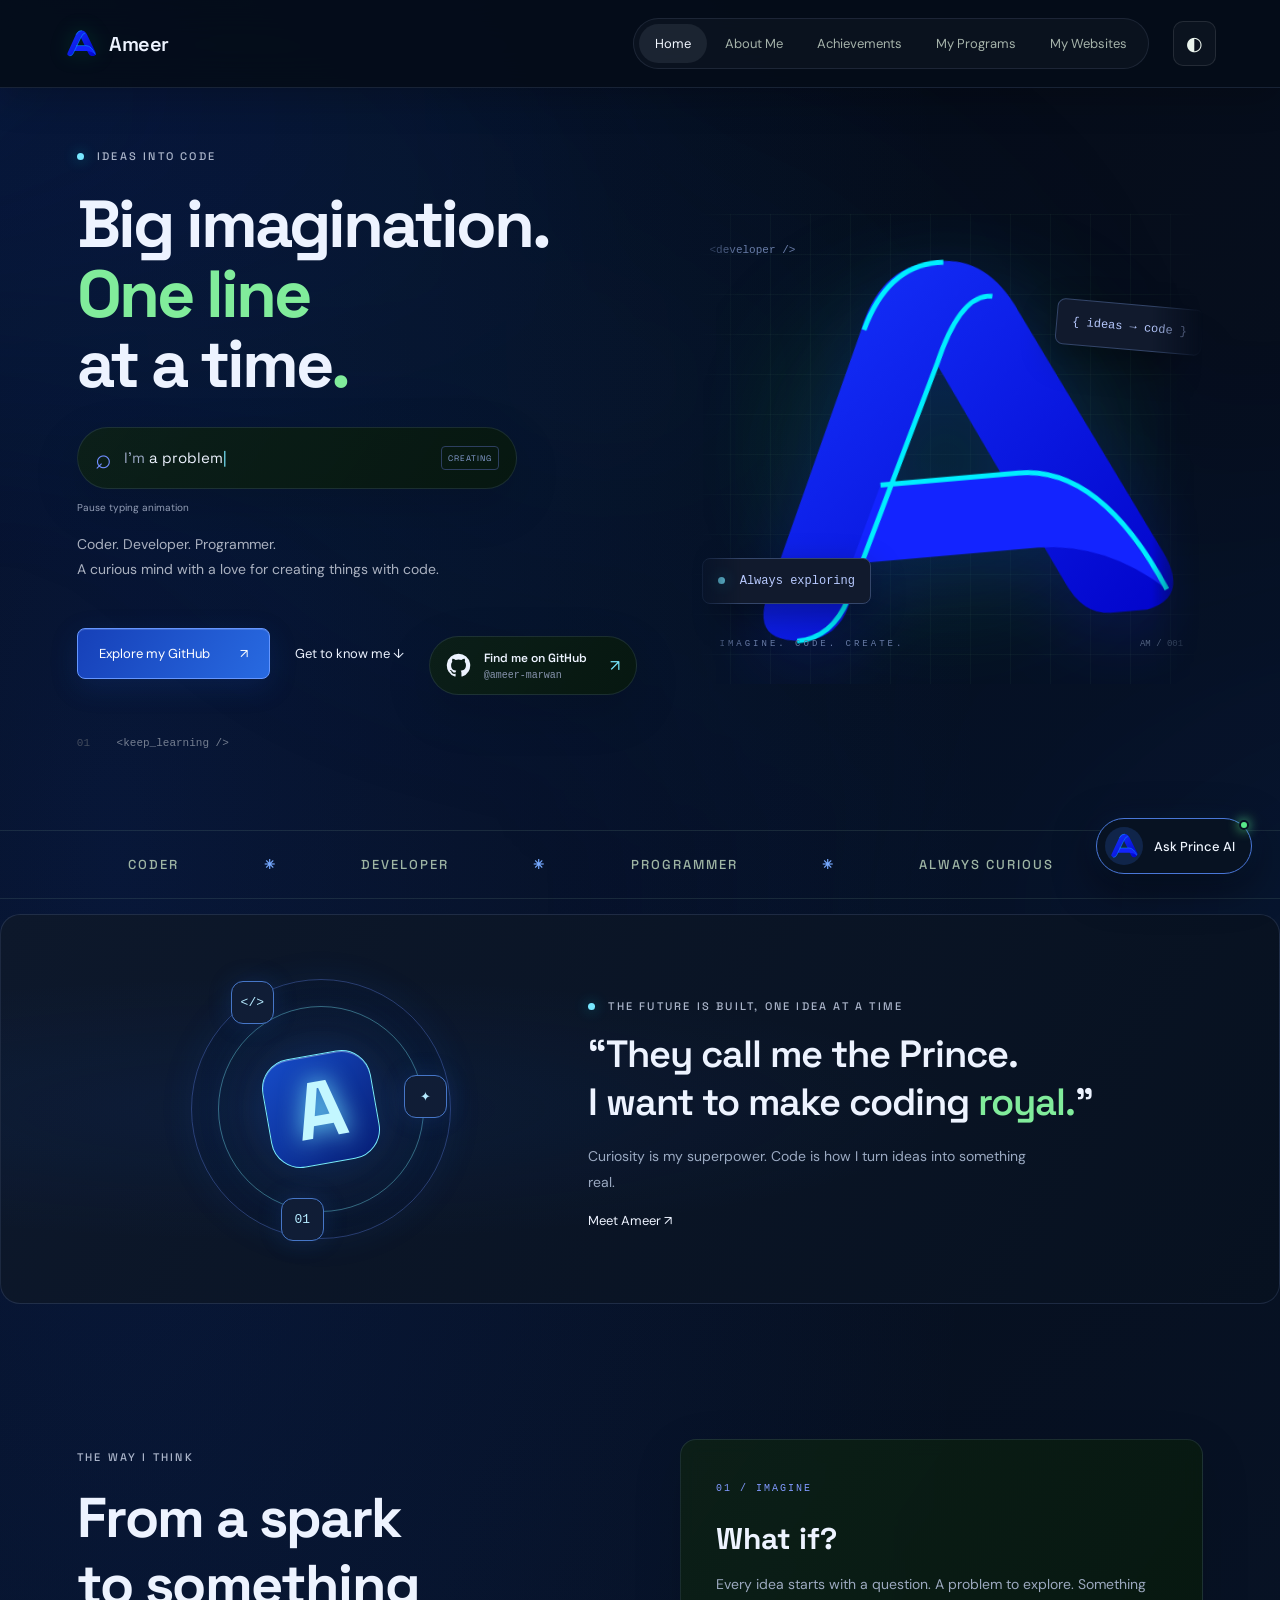
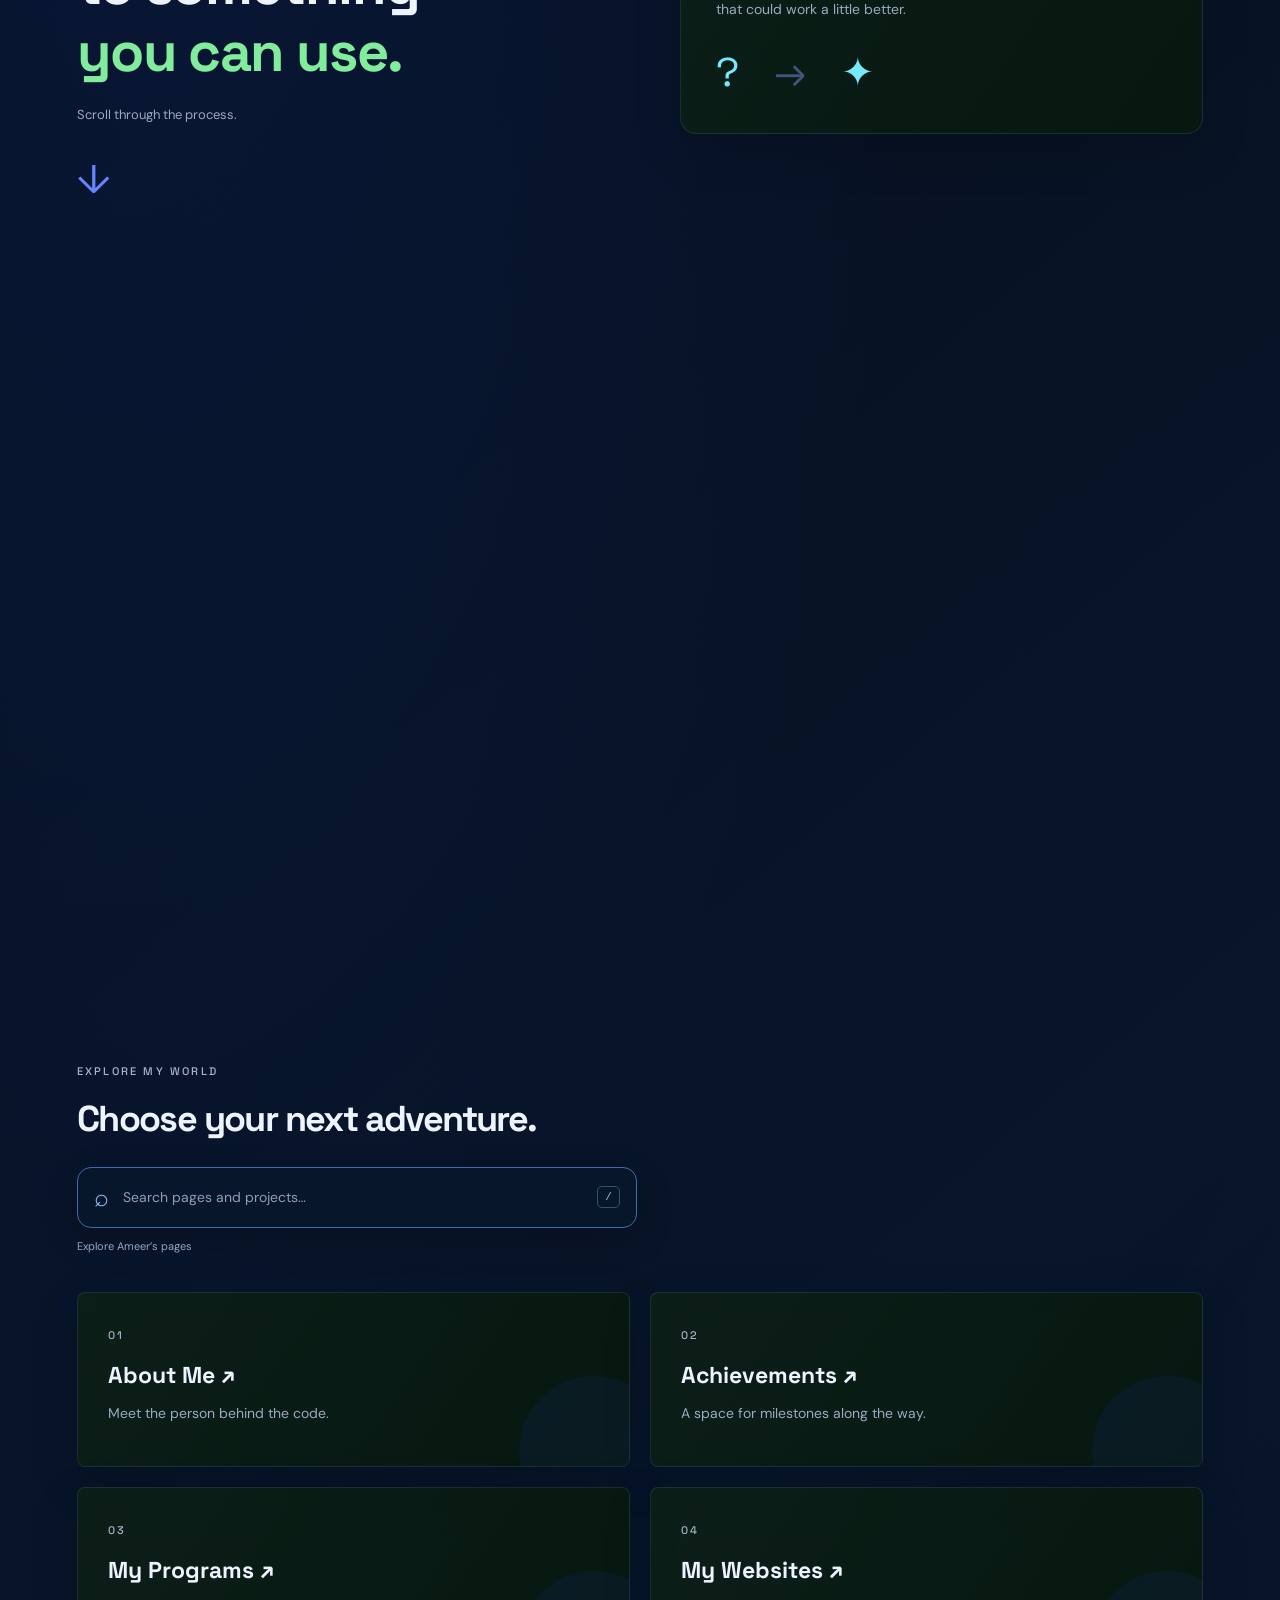
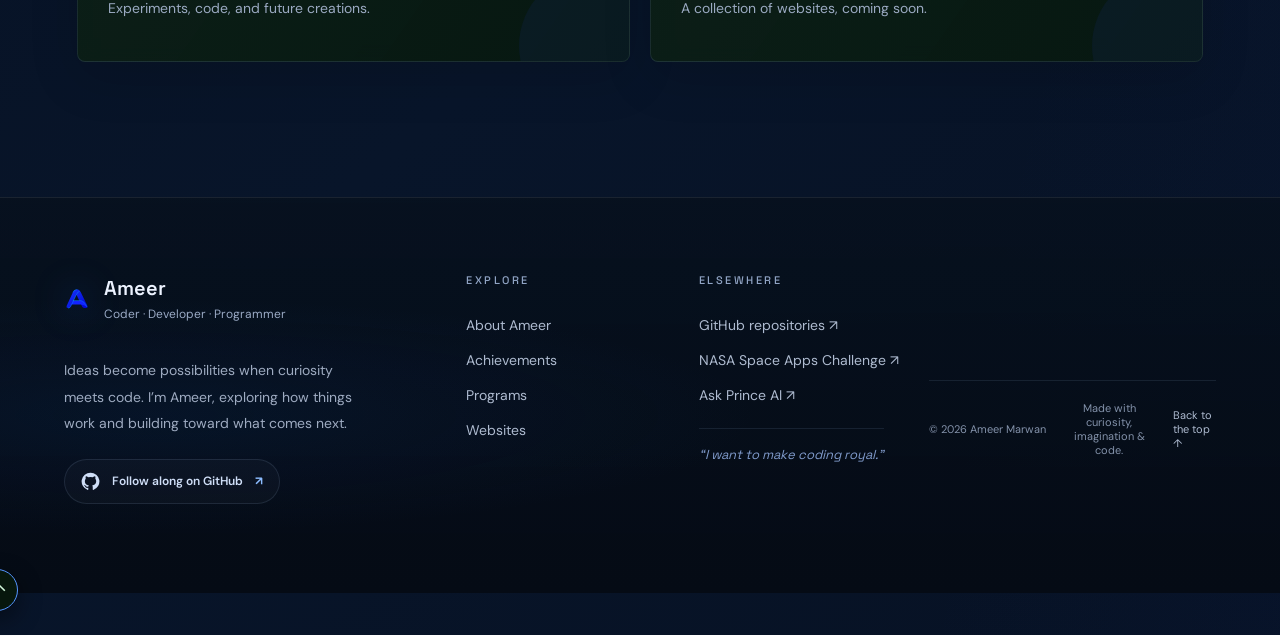
==== commit 07c15d3d: "Refresh Ameer biography and complete portfolio footer" ====
--- a/index.html
+++ b/index.html
@@ -1 +1 @@
-<!DOCTYPE html><html lang="en"><head><meta charset="UTF-8"><meta name="viewport" content="width=device-width,initial-scale=1"><title>Ameer — Coder & Developer</title><meta name="description" content="Meet Ameer Marwan, a coder, developer, and programmer. Follow his coding journey on GitHub."><link rel="icon" href="logo.svg"><link rel="stylesheet" href="style.css"></head><body><div class="scroll-progress" aria-hidden="true"></div><a class="skip-link" href="#main">Skip to content</a><div id="loader" class="loader" role="status" aria-label="Loading Ameer’s website"><div class="loader-mark"><div class="loader-ring"></div><img src="logo.svg" alt="Ameer logo"></div><p>LOADING<span aria-hidden="true">...</span></p></div><header><a class="brand" href="index.html" aria-label="Ameer home"><img src="logo.svg" alt="Ameer logo"><span>Ameer</span></a><div class="header-controls"><button class="theme-toggle" aria-label="Switch color theme" title="Switch color theme">◐</button><button class="menu-toggle" aria-expanded="false" aria-controls="main-nav">Menu <span>☰</span></button></div><nav id="main-nav" aria-label="Main navigation"><a href="index.html" aria-current="page">Home</a><a href="about.html">About Me</a><a href="achievements.html">Achievements</a><a href="programs.html">My Programs</a><a href="websites.html">My Websites</a></nav></header><main id="main"><section class="hero" id="home"><div class="intro"><p class="eyebrow"><span class="dot"></span> IDEAS INTO CODE</p><h1>Big imagination.<br><span class="blue">One line</span><br>at a time<span class="blue">.</span></h1><div class="typing-box" aria-label="Animated introduction: Ameer Marwan, problem solver, coder, programmer, developer"><span class="search-symbol" aria-hidden="true">⌕</span><div aria-hidden="true"><span class="typing-prefix">I’m </span><span id="typed-text">Ameer Marwan</span><span class="typing-caret">|</span></div><span class="typing-badge" aria-hidden="true">CREATING</span></div><button id="pause-typing" class="motion-control" aria-pressed="false">Pause typing animation</button><p class="lead">Coder. Developer. Programmer.<br>A curious mind with a love for creating things with code.</p><div class="actions"><a class="button" href="https://github.com/ameer-marwan" target="_blank" rel="noopener noreferrer">Explore my GitHub <span>↗</span></a><a class="text-link" href="about.html">Get to know me ↓</a><a class="github-cta" href="https://github.com/ameer-marwan" target="_blank" rel="noopener noreferrer"><svg class="github-svg" viewBox="0 0 24 24" aria-hidden="true" focusable="false"><path fill="currentColor" d="M12 .8a11.2 11.2 0 0 0-3.54 21.83c.56.1.76-.24.76-.54v-2.1c-3.1.68-3.76-1.31-3.76-1.31-.5-1.3-1.24-1.64-1.24-1.64-1.02-.7.08-.69.08-.69 1.12.08 1.71 1.15 1.71 1.15 1 1.7 2.62 1.21 3.26.93.1-.72.39-1.21.71-1.49-2.48-.28-5.09-1.24-5.09-5.52 0-1.22.44-2.22 1.15-3-.12-.28-.5-1.42.11-2.96 0 0 .94-.3 3.08 1.15a10.7 10.7 0 0 1 5.6 0c2.13-1.45 3.07-1.15 3.07-1.15.61 1.54.23 2.68.12 2.96.72.78 1.15 1.78 1.15 3 0 4.3-2.62 5.23-5.11 5.51.4.35.76 1.03.76 2.08v3.08c0 .3.2.65.77.54A11.2 11.2 0 0 0 12 .8Z"/></svg><span><strong>Find me on GitHub</strong><small>@ameer-marwan</small></span><span class="github-arrow" aria-hidden="true">↗</span></a></div><p class="code-note"><span>01</span> &lt;keep_learning /&gt;</p></div><div class="art"><div class="orb"></div><span class="art-label top">&lt;developer /&gt;</span><img src="logo.svg" alt="Blue and cyan A monogram inspired by Ameer's logo"><span class="art-label bottom">IMAGINE. CODE. CREATE.</span><span class="coordinate">AM / 001</span><span class="floating-chip chip-one">{ ideas → code }</span><span class="floating-chip chip-two"><span class="dot"></span> Always exploring</span></div></section><div class="ticker"><span>CODER</span><b>✳</b><span>DEVELOPER</span><b>✳</b><span>PROGRAMMER</span><b>✳</b><span>ALWAYS CURIOUS</span><b>✳</b></div><section class="royal-intro"><div class="tech-orbit" aria-hidden="true"><span class="orbit orbit-a"></span><span class="orbit orbit-b"></span><span class="orbit-core">A</span><span class="orbit-node node-a">&lt;/&gt;</span><span class="orbit-node node-b">✦</span><span class="orbit-node node-c">01</span></div><div class="royal-copy"><p class="eyebrow"><span class="dot"></span> THE FUTURE IS BUILT, ONE IDEA AT A TIME</p><p class="royal-quote">“They call me the Prince.<br>I want to make coding <span class="blue">royal.</span>”</p><p class="muted">Curiosity is my superpower. Code is how I turn ideas into something real.</p><a class="text-link" href="about.html">Meet Ameer ↗</a></div></section><section class="scroll-story"><div class="story-heading"><p class="eyebrow">THE WAY I THINK</p><h2>From a spark<br>to something<br><span class="blue">you can use.</span></h2><p class="muted">Scroll through the process.</p><span class="story-line" aria-hidden="true">↓</span></div><div class="story-steps"><article><span class="step-num">01 / IMAGINE</span><h3>What if?</h3><p>Every idea starts with a question. A problem to explore. Something that could work a little better.</p><div class="idea-visual" aria-hidden="true">?<span>→</span>✦</div></article><article><span class="step-num">02 / BUILD</span><h3>Make it real.</h3><p>Break the idea into smaller pieces. Write the code. Connect the dots and see what happens.</p><pre aria-label="Illustrative code"><code>idea<br>  .explore()<br>  .build()<br>  .improve();</code></pre></article><article><span class="step-num">03 / DISCOVER</span><h3>Keep going.</h3><p>Try it out. Find a better way. The next discovery could be one small change away.</p><a class="text-link" href="programs.html">Enter the playground ↗</a></article></div></section><section class="page-directory"><p class="eyebrow">EXPLORE MY WORLD</p><h2>Choose your next adventure.</h2><label class="site-search"><span aria-hidden="true">⌕</span><input id="site-search" type="search" placeholder="Search pages and projects…" autocomplete="off"><kbd>/</kbd></label><p class="search-status" id="search-status" aria-live="polite">Explore Ameer’s pages</p><div class="directory-grid"><a data-search="about me ameer story birthday" href="about.html"><span class="eyebrow">01</span><h3>About Me ↗</h3><p class="muted">Meet the person behind the code.</p></a><a data-search="achievements nasa space apps challenge 2026" href="achievements.html"><span class="eyebrow">02</span><h3>Achievements ↗</h3><p class="muted">A space for milestones along the way.</p></a><a data-search="programs code demos clock color javascript" href="programs.html"><span class="eyebrow">03</span><h3>My Programs ↗</h3><p class="muted">Experiments, code, and future creations.</p></a><a data-search="websites portfolio projects showcase" href="websites.html"><span class="eyebrow">04</span><h3>My Websites ↗</h3><p class="muted">A collection of websites, coming soon.</p></a></div></section></main><footer><a class="brand" href="index.html"><img src="logo.svg" alt=""><span>Ameer Marwan</span></a><a class="footer-github" href="https://github.com/ameer-marwan" target="_blank" rel="noopener noreferrer" aria-label="Visit Ameer on GitHub"><svg class="github-svg" viewBox="0 0 24 24" aria-hidden="true" focusable="false"><path fill="currentColor" d="M12 .8a11.2 11.2 0 0 0-3.54 21.83c.56.1.76-.24.76-.54v-2.1c-3.1.68-3.76-1.31-3.76-1.31-.5-1.3-1.24-1.64-1.24-1.64-1.02-.7.08-.69.08-.69 1.12.08 1.71 1.15 1.71 1.15 1 1.7 2.62 1.21 3.26.93.1-.72.39-1.21.71-1.49-2.48-.28-5.09-1.24-5.09-5.52 0-1.22.44-2.22 1.15-3-.12-.28-.5-1.42.11-2.96 0 0 .94-.3 3.08 1.15a10.7 10.7 0 0 1 5.6 0c2.13-1.45 3.07-1.15 3.07-1.15.61 1.54.23 2.68.12 2.96.72.78 1.15 1.78 1.15 3 0 4.3-2.62 5.23-5.11 5.51.4.35.76 1.03.76 2.08v3.08c0 .3.2.65.77.54A11.2 11.2 0 0 0 12 .8Z"/></svg> GitHub <span aria-hidden="true">↗</span></a><span>Made with curiosity & code.</span><a href="index.html">Back to top ↑</a></footer><button class="back-top" aria-label="Back to top">↑</button><button id="prince-ai" class="prince-launch" aria-label="Ask Prince AI about this website"><img src="logo.svg" alt=""><span>Ask Prince AI</span><i></i></button><section class="prince-panel" aria-label="Prince AI assistant" aria-hidden="true"><div class="prince-head"><img src="logo.svg" alt=""><div><strong>Prince AI</strong><small>Ameer’s website guide</small></div><button class="prince-close" aria-label="Close Prince AI">×</button></div><div class="prince-messages" aria-live="polite"><p class="prince-message bot">Hi! I’m Prince AI. Ask me about Ameer, his projects, or this website.</p></div><div class="prince-suggestions"><button>Who is Ameer?</button><button>What is Prince coding?</button><button>Show me the projects</button></div><form class="prince-form"><label class="sr-only" for="prince-question">Ask Prince AI a question</label><input id="prince-question" autocomplete="off" placeholder="Ask about this website…"><button aria-label="Send question">↑</button></form></section><script src="script.js"></script></body></html>+<!DOCTYPE html><html lang="en"><head><meta charset="UTF-8"><meta name="viewport" content="width=device-width,initial-scale=1"><title>Ameer — Coder & Developer</title><meta name="description" content="Meet Ameer Marwan, a coder, developer, and programmer. Follow his coding journey on GitHub."><link rel="icon" href="logo.svg"><link rel="stylesheet" href="style.css"></head><body><div class="scroll-progress" aria-hidden="true"></div><a class="skip-link" href="#main">Skip to content</a><div id="loader" class="loader" role="status" aria-label="Loading Ameer’s website"><div class="loader-mark"><div class="loader-ring"></div><img src="logo.svg" alt="Ameer logo"></div><p>LOADING<span aria-hidden="true">...</span></p></div><header><a class="brand" href="index.html" aria-label="Ameer home"><img src="logo.svg" alt="Ameer logo"><span>Ameer</span></a><div class="header-controls"><button class="theme-toggle" aria-label="Switch color theme" title="Switch color theme">◐</button><button class="menu-toggle" aria-expanded="false" aria-controls="main-nav">Menu <span>☰</span></button></div><nav id="main-nav" aria-label="Main navigation"><a href="index.html" aria-current="page">Home</a><a href="about.html">About Me</a><a href="achievements.html">Achievements</a><a href="programs.html">My Programs</a><a href="websites.html">My Websites</a></nav></header><main id="main"><section class="hero" id="home"><div class="intro"><p class="eyebrow"><span class="dot"></span> IDEAS INTO CODE</p><h1>Big imagination.<br><span class="blue">One line</span><br>at a time<span class="blue">.</span></h1><div class="typing-box" aria-label="Animated introduction: Ameer Marwan, problem solver, coder, programmer, developer"><span class="search-symbol" aria-hidden="true">⌕</span><div aria-hidden="true"><span class="typing-prefix">I’m </span><span id="typed-text">Ameer Marwan</span><span class="typing-caret">|</span></div><span class="typing-badge" aria-hidden="true">CREATING</span></div><button id="pause-typing" class="motion-control" aria-pressed="false">Pause typing animation</button><p class="lead">Coder. Developer. Programmer.<br>A curious mind with a love for creating things with code.</p><div class="actions"><a class="button" href="https://github.com/ameer-marwan" target="_blank" rel="noopener noreferrer">Explore my GitHub <span>↗</span></a><a class="text-link" href="about.html">Get to know me ↓</a><a class="github-cta" href="https://github.com/ameer-marwan" target="_blank" rel="noopener noreferrer"><svg class="github-svg" viewBox="0 0 24 24" aria-hidden="true" focusable="false"><path fill="currentColor" d="M12 .8a11.2 11.2 0 0 0-3.54 21.83c.56.1.76-.24.76-.54v-2.1c-3.1.68-3.76-1.31-3.76-1.31-.5-1.3-1.24-1.64-1.24-1.64-1.02-.7.08-.69.08-.69 1.12.08 1.71 1.15 1.71 1.15 1 1.7 2.62 1.21 3.26.93.1-.72.39-1.21.71-1.49-2.48-.28-5.09-1.24-5.09-5.52 0-1.22.44-2.22 1.15-3-.12-.28-.5-1.42.11-2.96 0 0 .94-.3 3.08 1.15a10.7 10.7 0 0 1 5.6 0c2.13-1.45 3.07-1.15 3.07-1.15.61 1.54.23 2.68.12 2.96.72.78 1.15 1.78 1.15 3 0 4.3-2.62 5.23-5.11 5.51.4.35.76 1.03.76 2.08v3.08c0 .3.2.65.77.54A11.2 11.2 0 0 0 12 .8Z"/></svg><span><strong>Find me on GitHub</strong><small>@ameer-marwan</small></span><span class="github-arrow" aria-hidden="true">↗</span></a></div><p class="code-note"><span>01</span> &lt;keep_learning /&gt;</p></div><div class="art"><div class="orb"></div><span class="art-label top">&lt;developer /&gt;</span><img src="logo.svg" alt="Blue and cyan A monogram inspired by Ameer's logo"><span class="art-label bottom">IMAGINE. CODE. CREATE.</span><span class="coordinate">AM / 001</span><span class="floating-chip chip-one">{ ideas → code }</span><span class="floating-chip chip-two"><span class="dot"></span> Always exploring</span></div></section><div class="ticker"><span>CODER</span><b>✳</b><span>DEVELOPER</span><b>✳</b><span>PROGRAMMER</span><b>✳</b><span>ALWAYS CURIOUS</span><b>✳</b></div><section class="royal-intro"><div class="tech-orbit" aria-hidden="true"><span class="orbit orbit-a"></span><span class="orbit orbit-b"></span><span class="orbit-core">A</span><span class="orbit-node node-a">&lt;/&gt;</span><span class="orbit-node node-b">✦</span><span class="orbit-node node-c">01</span></div><div class="royal-copy"><p class="eyebrow"><span class="dot"></span> THE FUTURE IS BUILT, ONE IDEA AT A TIME</p><p class="royal-quote">“They call me the Prince.<br>I want to make coding <span class="blue">royal.</span>”</p><p class="muted">Curiosity is my superpower. Code is how I turn ideas into something real.</p><a class="text-link" href="about.html">Meet Ameer ↗</a></div></section><section class="scroll-story"><div class="story-heading"><p class="eyebrow">THE WAY I THINK</p><h2>From a spark<br>to something<br><span class="blue">you can use.</span></h2><p class="muted">Scroll through the process.</p><span class="story-line" aria-hidden="true">↓</span></div><div class="story-steps"><article><span class="step-num">01 / IMAGINE</span><h3>What if?</h3><p>Every idea starts with a question. A problem to explore. Something that could work a little better.</p><div class="idea-visual" aria-hidden="true">?<span>→</span>✦</div></article><article><span class="step-num">02 / BUILD</span><h3>Make it real.</h3><p>Break the idea into smaller pieces. Write the code. Connect the dots and see what happens.</p><pre aria-label="Illustrative code"><code>idea<br>  .explore()<br>  .build()<br>  .improve();</code></pre></article><article><span class="step-num">03 / DISCOVER</span><h3>Keep going.</h3><p>Try it out. Find a better way. The next discovery could be one small change away.</p><a class="text-link" href="programs.html">Enter the playground ↗</a></article></div></section><section class="page-directory"><p class="eyebrow">EXPLORE MY WORLD</p><h2>Choose your next adventure.</h2><label class="site-search"><span aria-hidden="true">⌕</span><input id="site-search" type="search" placeholder="Search pages and projects…" autocomplete="off"><kbd>/</kbd></label><p class="search-status" id="search-status" aria-live="polite">Explore Ameer’s pages</p><div class="directory-grid"><a data-search="about me ameer story birthday" href="about.html"><span class="eyebrow">01</span><h3>About Me ↗</h3><p class="muted">Meet the person behind the code.</p></a><a data-search="achievements nasa space apps challenge 2026" href="achievements.html"><span class="eyebrow">02</span><h3>Achievements ↗</h3><p class="muted">A space for milestones along the way.</p></a><a data-search="programs code demos clock color javascript" href="programs.html"><span class="eyebrow">03</span><h3>My Programs ↗</h3><p class="muted">Experiments, code, and future creations.</p></a><a data-search="websites portfolio projects showcase" href="websites.html"><span class="eyebrow">04</span><h3>My Websites ↗</h3><p class="muted">A collection of websites, coming soon.</p></a></div></section></main><footer class="site-footer"><div class="footer-main"><div class="footer-bio"><a class="footer-brand" href="index.html"><img src="logo.svg" alt="Ameer’s A logo"><span><strong>Ameer</strong><small>Coder · Developer · Programmer</small></span></a><p>Ideas become possibilities when curiosity meets code. I’m Ameer, exploring how things work and building toward what comes next.</p><a class="footer-github" href="https://github.com/ameer-marwan" target="_blank" rel="noopener noreferrer" aria-label="Visit Ameer on GitHub"><svg class="github-svg" viewBox="0 0 24 24" aria-hidden="true"><path fill="currentColor" d="M12 .8a11.2 11.2 0 0 0-3.54 21.83c.56.1.76-.24.76-.54v-2.1c-3.1.68-3.76-1.31-3.76-1.31-.5-1.3-1.24-1.64-1.24-1.64-1.02-.7.08-.69.08-.69 1.12.08 1.71 1.15 1.71 1.15 1 1.7 2.62 1.21 3.26.93.1-.72.39-1.21.71-1.49-2.48-.28-5.09-1.24-5.09-5.52 0-1.22.44-2.22 1.15-3-.12-.28-.5-1.42.11-2.96 0 0 .94-.3 3.08 1.15a10.7 10.7 0 0 1 5.6 0c2.13-1.45 3.07-1.15 3.07-1.15.61 1.54.23 2.68.12 2.96.72.78 1.15 1.78 1.15 3 0 4.3-2.62 5.23-5.11 5.51.4.35.76 1.03.76 2.08v3.08c0 .3.2.65.77.54A11.2 11.2 0 0 0 12 .8Z"/></svg><span>Follow along on GitHub</span><b>↗</b></a></div><div class="footer-column"><p class="eyebrow">EXPLORE</p><a href="about.html">About Ameer</a><a href="achievements.html">Achievements</a><a href="programs.html">Programs</a><a href="websites.html">Websites</a></div><div class="footer-column"><p class="eyebrow">ELSEWHERE</p><a href="https://github.com/ameer-marwan" target="_blank" rel="noopener noreferrer">GitHub repositories ↗</a><a href="https://www.spaceappschallenge.org/" target="_blank" rel="noopener noreferrer">NASA Space Apps Challenge ↗</a><a href="index.html#prince-ai">Ask Prince AI ↗</a><span class="footer-quote">“I want to make coding royal.”</span></div></div><div class="footer-bottom"><span>© <span class="footer-year">2026</span> Ameer Marwan</span><span>Made with curiosity, imagination & code.</span><a href="index.html">Back to the top ↑</a></div></footer><button class="back-top" aria-label="Back to top">↑</button><button id="prince-ai" class="prince-launch" aria-label="Ask Prince AI about this website"><img src="logo.svg" alt=""><span>Ask Prince AI</span><i></i></button><section class="prince-panel" aria-label="Prince AI assistant" aria-hidden="true"><div class="prince-head"><img src="logo.svg" alt=""><div><strong>Prince AI</strong><small>Ameer’s website guide</small></div><button class="prince-close" aria-label="Close Prince AI">×</button></div><div class="prince-messages" aria-live="polite"><p class="prince-message bot">Hi! I’m Prince AI. Ask me about Ameer, his projects, or this website.</p></div><div class="prince-suggestions"><button>Who is Ameer?</button><button>What is Prince coding?</button><button>Show me the projects</button></div><form class="prince-form"><label class="sr-only" for="prince-question">Ask Prince AI a question</label><input id="prince-question" autocomplete="off" placeholder="Ask about this website…"><button aria-label="Send question">↑</button></form></section><script src="script.js"></script></body></html>
--- a/style.css
+++ b/style.css
@@ -16,3 +16,5 @@
 .sr-only{position:absolute;width:1px;height:1px;padding:0;margin:-1px;overflow:hidden;clip:rect(0,0,0,0);white-space:nowrap;border:0}.prince-launch,.prince-mini{position:fixed;right:28px;bottom:26px;z-index:70;display:flex;align-items:center;gap:11px;padding:8px 16px 8px 8px;border:1px solid #4977d8;border-radius:99px;background:#071222;color:#f0f6ff;box-shadow:0 12px 40px #0008,0 0 25px #2268c522;font:500 13px 'DM Sans',sans-serif;cursor:pointer;transition:transform .25s,box-shadow .25s}.prince-launch:hover,.prince-mini:hover{transform:translateY(-4px);box-shadow:0 16px 45px #0009,0 0 30px #2268c555}.prince-launch img,.prince-mini img,.prince-head img{width:38px;height:38px;object-fit:contain;padding:3px;border-radius:50%;background:#10254a}.prince-launch i,.prince-mini i{position:absolute;right:2px;top:1px;width:10px;height:10px;border-radius:50%;background:#58e989;border:2px solid #071222;box-shadow:0 0 12px #58e989}.prince-mini{z-index:69;right:25px;text-decoration:none}.prince-panel{position:fixed;z-index:75;right:28px;bottom:92px;width:min(390px,calc(100vw - 30px));height:min(560px,calc(100dvh - 125px));display:flex;flex-direction:column;overflow:hidden;border:1px solid #395d9c;border-radius:20px;background:linear-gradient(155deg,#0c1930,#07101e 70%);box-shadow:0 25px 90px #000b,0 0 50px #205cca24;opacity:0;visibility:hidden;transform:translateY(14px) scale(.97);transform-origin:bottom right;transition:opacity .25s,transform .25s,visibility .25s}.prince-panel.open{opacity:1;visibility:visible;transform:translateY(0) scale(1)}.prince-head{display:flex;align-items:center;gap:12px;padding:17px;border-bottom:1px solid #ffffff15;background:#ffffff05}.prince-head>div{display:grid;gap:4px}.prince-head strong{font:600 14px 'Space Grotesk',sans-serif}.prince-head small{font-size:10px;color:#9bacc9}.prince-close{margin-left:auto;border:0;background:transparent;color:#cfddf7;font-size:25px;cursor:pointer}.prince-messages{flex:1;overflow-y:auto;padding:18px;display:flex;flex-direction:column;gap:12px}.prince-message{max-width:92%;margin:0;padding:12px 14px;border-radius:14px;font-size:13px;line-height:1.65;white-space:pre-line}.prince-message.bot{align-self:flex-start;border:1px solid #2c4266;background:#101e34;color:#dce8fa;border-bottom-left-radius:4px}.prince-message.user{align-self:flex-end;background:linear-gradient(120deg,#1745a3,#286ed0);color:white;border-bottom-right-radius:4px}.prince-suggestions{display:flex;gap:7px;padding:0 14px 12px;overflow:auto}.prince-suggestions button{white-space:nowrap;border:1px solid #395680;border-radius:99px;padding:8px 10px;background:#0e1c30;color:#bed2f3;font-size:10px;cursor:pointer}.prince-suggestions button:hover{border-color:#69a0ff;background:#122747}.prince-form{display:flex;gap:8px;padding:12px;border-top:1px solid #ffffff17}.prince-form input{min-width:0;flex:1;border:1px solid #31486f;border-radius:99px;padding:12px 15px;background:#081323;color:#edf5ff;font:13px 'DM Sans',sans-serif;outline:none}.prince-form input:focus{border-color:#70aaff;box-shadow:0 0 0 3px #4789ff22}.prince-form>button{width:42px;height:42px;border:0;border-radius:50%;background:#2868cc;color:white;font-size:20px;cursor:pointer}.light .prince-launch,.light .prince-mini{background:#f9fbff;color:#14213b;border-color:#b7c9e8}.light .prince-panel{background:linear-gradient(155deg,#f7faff,#eaf1fc);border-color:#bfd0ec}.light .prince-head{border-color:#d6e0ef}.light .prince-head strong{color:#162743}.light .prince-head small{color:#5d708e}.light .prince-close{color:#304768}.light .prince-message.bot{background:#fff;border-color:#d3dfef;color:#243650}.light .prince-suggestions button{background:#f8fbff;color:#315274;border-color:#c7d6ea}.light .prince-form{border-color:#d6e0ef}.light .prince-form input{background:#fff;color:#172a47;border-color:#c5d5ea}.light .prince-launch i,.light .prince-mini i{border-color:#fff}@media(max-width:600px){.prince-launch{right:14px;bottom:14px}.prince-mini{right:14px;bottom:14px}.prince-panel{right:12px;bottom:78px;width:calc(100vw - 24px);height:min(540px,calc(100dvh - 100px))}}
 .github-svg{display:block;width:20px;height:20px;flex:0 0 auto;color:currentColor}.github-cta .github-svg{width:25px;height:25px}.footer-github .github-svg{width:19px;height:19px}.footer-github{font-weight:600}.footer-github:hover .github-svg,.github-cta:hover .github-svg{transform:rotate(-8deg) scale(1.1)}.github-svg{transition:transform .2s}.preview-link{display:block;color:inherit;text-decoration:none;cursor:pointer}.preview-link:focus-visible{outline:2px solid #77eaff;outline-offset:5px}.preview-link:hover .preview-button{background:#1b62b7;color:white}.featured-site:hover .preview-window{box-shadow:0 26px 80px #176de344}.prince-launch{animation:assistant-bob 5s ease-in-out infinite}.prince-launch img{animation:assistant-glow 3s ease-in-out infinite alternate}.prince-panel.open{animation:panel-arrive .3s cubic-bezier(.2,.8,.2,1) both}.prince-message{animation:message-in .22s ease-out both}.orbit-node:hover{scale:1.1;background:#17335f}@keyframes assistant-bob{0%,100%{translate:0 0}50%{translate:0 -5px}}@keyframes assistant-glow{to{box-shadow:0 0 18px #428cff77}}@keyframes panel-arrive{from{filter:blur(5px)}to{filter:blur(0)}}@keyframes message-in{from{opacity:0;translate:0 6px}to{opacity:1;translate:0 0}}@media(prefers-reduced-motion:reduce){.prince-launch,.prince-launch img{animation:none}.prince-message{animation:none}}
 .site-search{display:flex;align-items:center;gap:12px;max-width:560px;margin:26px 0 8px;padding:13px 16px;border:1px solid #416bad;border-radius:14px;background:#09172be0;box-shadow:0 12px 36px #0003;transition:border-color .2s,box-shadow .2s}.site-search:focus-within{border-color:#7bbaff;box-shadow:0 0 0 4px #438fff20,0 15px 40px #0003}.site-search>span{font-size:25px;color:#91c5ff}.site-search input{flex:1;min-width:0;border:0;outline:0;background:transparent;color:#eff6ff;font:14px 'DM Sans',sans-serif}.site-search input::placeholder{color:#8c9eb8}.site-search kbd{padding:4px 7px;border:1px solid #365070;border-radius:5px;color:#a8bbd8;font:11px monospace}.search-status{min-height:18px;color:#92a7c6;font-size:11px}.directory-grid>a[hidden]{display:none}.directory-grid>a{transform-origin:center}.directory-grid>a.search-match{animation:match-pop .3s ease-out}@keyframes match-pop{from{scale:.97;opacity:.65}to{scale:1;opacity:1}}.light .site-search{background:#fff;border-color:#c1d4ed}.light .site-search input{color:#172a47}.light .site-search input::placeholder{color:#70819b}.light .site-search kbd{border-color:#d3dfef;color:#526a8b}
+/* Editorial portfolio finish: generous canvas, royal blue light, and a complete footer */
+:root{--bg:#060c18;--text:#edf3ff;--muted:#9baac2;--blue:#6486ff;--cyan:#78e8ff}body{background:radial-gradient(ellipse at 6% 15%,#114cd529,transparent 34%),radial-gradient(ellipse at 94% 78%,#1838a61e,transparent 36%),linear-gradient(140deg,#050a15,#08152a 50%,#050b18);background-size:150% 150%}body:before{background:radial-gradient(ellipse at 7% 20%,#1765ff25,transparent 35%),radial-gradient(ellipse at 92% 85%,#185eff1b,transparent 38%),radial-gradient(ellipse at 48% 45%,#196fae12,transparent 45%)}header{height:88px;padding-inline:5%;display:flex;align-items:center;gap:24px;background:#050d19e8;border-bottom-color:#9dbbff20;box-shadow:0 12px 35px #0003}header .brand{margin-right:auto;font-size:20px}header nav{order:2;display:flex;width:auto;gap:2px;padding:5px;border:1px solid #bed2ff1b;border-radius:999px;background:#ffffff07}header nav a{padding:11px 16px;border-radius:99px;font-size:13px;white-space:nowrap}header nav a[aria-current=page],header nav a:hover{background:#d8e5ff15;color:#f2f7ff}.header-controls{order:3;margin:0}.hero{min-height:610px}.site-footer{position:relative;margin-top:50px;border-top:1px solid #adc4ed20;background:radial-gradient(ellipse at 12% 55%,#0d3d8921,transparent 38%),linear-gradient(180deg,#07111edb,#050b15);padding:70px max(5%,calc((100% - 1320px)/2)) 24px}.footer-main{display:grid;grid-template-columns:minmax(300px,1.25fr) minmax(130px,.65fr) minmax(230px,.9fr);gap:clamp(38px,8vw,130px);padding-bottom:65px}.footer-brand{display:flex;align-items:center;gap:15px;width:max-content;color:var(--text);text-decoration:none}.footer-brand img{width:58px;height:62px;filter:drop-shadow(0 0 18px #366fff58);transition:transform .35s}.footer-brand:hover img{transform:rotate(-7deg) scale(1.07)}.footer-brand strong,.footer-brand small{display:block}.footer-brand strong{font:600 20px 'Space Grotesk',sans-serif}.footer-brand small{font:12px 'DM Sans',sans-serif;color:#9aaac5;margin-top:5px}.footer-bio>p{max-width:390px;color:#9eabc1;font-size:14px;line-height:1.9;margin:27px 0 22px}.footer-github{display:inline-flex;align-items:center;gap:12px;border:1px solid #a6c2ef20;border-radius:99px;padding:12px 16px;color:#cfdef7;background:#ffffff06;font-size:12px;transition:background .2s,border-color .2s,transform .2s}.footer-github:hover{background:#10203b;border-color:#6697ff;transform:translateY(-2px)}.footer-github b{color:#8cbcff}.footer-column{display:flex;flex-direction:column;align-items:flex-start;gap:17px}.footer-column .eyebrow{margin:5px 0 12px;color:#90a4c4;letter-spacing:2.5px}.footer-column>a{color:#aebbd0;font-size:14px;transition:color .2s,transform .2s}.footer-column>a:hover{color:#9bbaff;transform:translateX(3px)}.footer-quote{margin-top:7px;padding-top:17px;border-top:1px solid #a6c2ef1b;color:#7f9aca;font:italic 13px 'Space Grotesk',sans-serif}.footer-bottom{border-top:1px solid #a6c2ef1b;padding-top:20px;display:flex;justify-content:space-between;align-items:center;gap:15px;color:#8392aa;font-size:11px}.footer-bottom a{color:#aebbd0}.footer-bottom a:hover{color:#9bbaff}.footer-bottom>span:first-child{white-space:nowrap}.footer-bottom>span:nth-child(2){text-align:center}.light .site-footer{background:linear-gradient(180deg,#e6eefbe8,#dfe9f7);border-color:#4d67931d}.light .footer-brand,.light .footer-bottom a{color:#16243d}.light .footer-brand small,.light .footer-bio>p,.light .footer-bottom{color:#566984}.light .footer-column>a{color:#415675}.light .footer-quote{color:#315e9e;border-color:#5d76a21c}.light .footer-github{background:#fff;color:#29456c;border-color:#b7c9e5}.light header{background:#081326ed}.light header nav a[aria-current=page]{background:#ffffff20;color:#fff}@media(max-width:900px){header{height:auto;min-height:82px;flex-wrap:wrap;gap:13px;padding-block:13px}header nav{order:4;width:100%;justify-content:center;overflow-x:auto}header nav a{padding:9px 13px}.header-controls{order:3}.footer-main{grid-template-columns:1.2fr .8fr;gap:38px}.footer-column:last-child{grid-column:2}.footer-bio{grid-row:span 2}}@media(max-width:620px){header{padding-inline:5%}header nav{justify-content:flex-start}header nav a{font-size:11px;padding:9px 11px}.footer-main{grid-template-columns:1fr 1fr;gap:35px 22px;padding-bottom:40px}.footer-bio{grid-column:1/-1;grid-row:auto}.footer-column:last-child{grid-column:auto}.footer-brand img{width:49px;height:52px}.footer-brand strong{font-size:18px}.footer-bottom{align-items:flex-start;flex-wrap:wrap}.footer-bottom>span:nth-child(2){order:3;text-align:left;width:100%}.site-footer{margin-top:25px;padding-top:48px}}
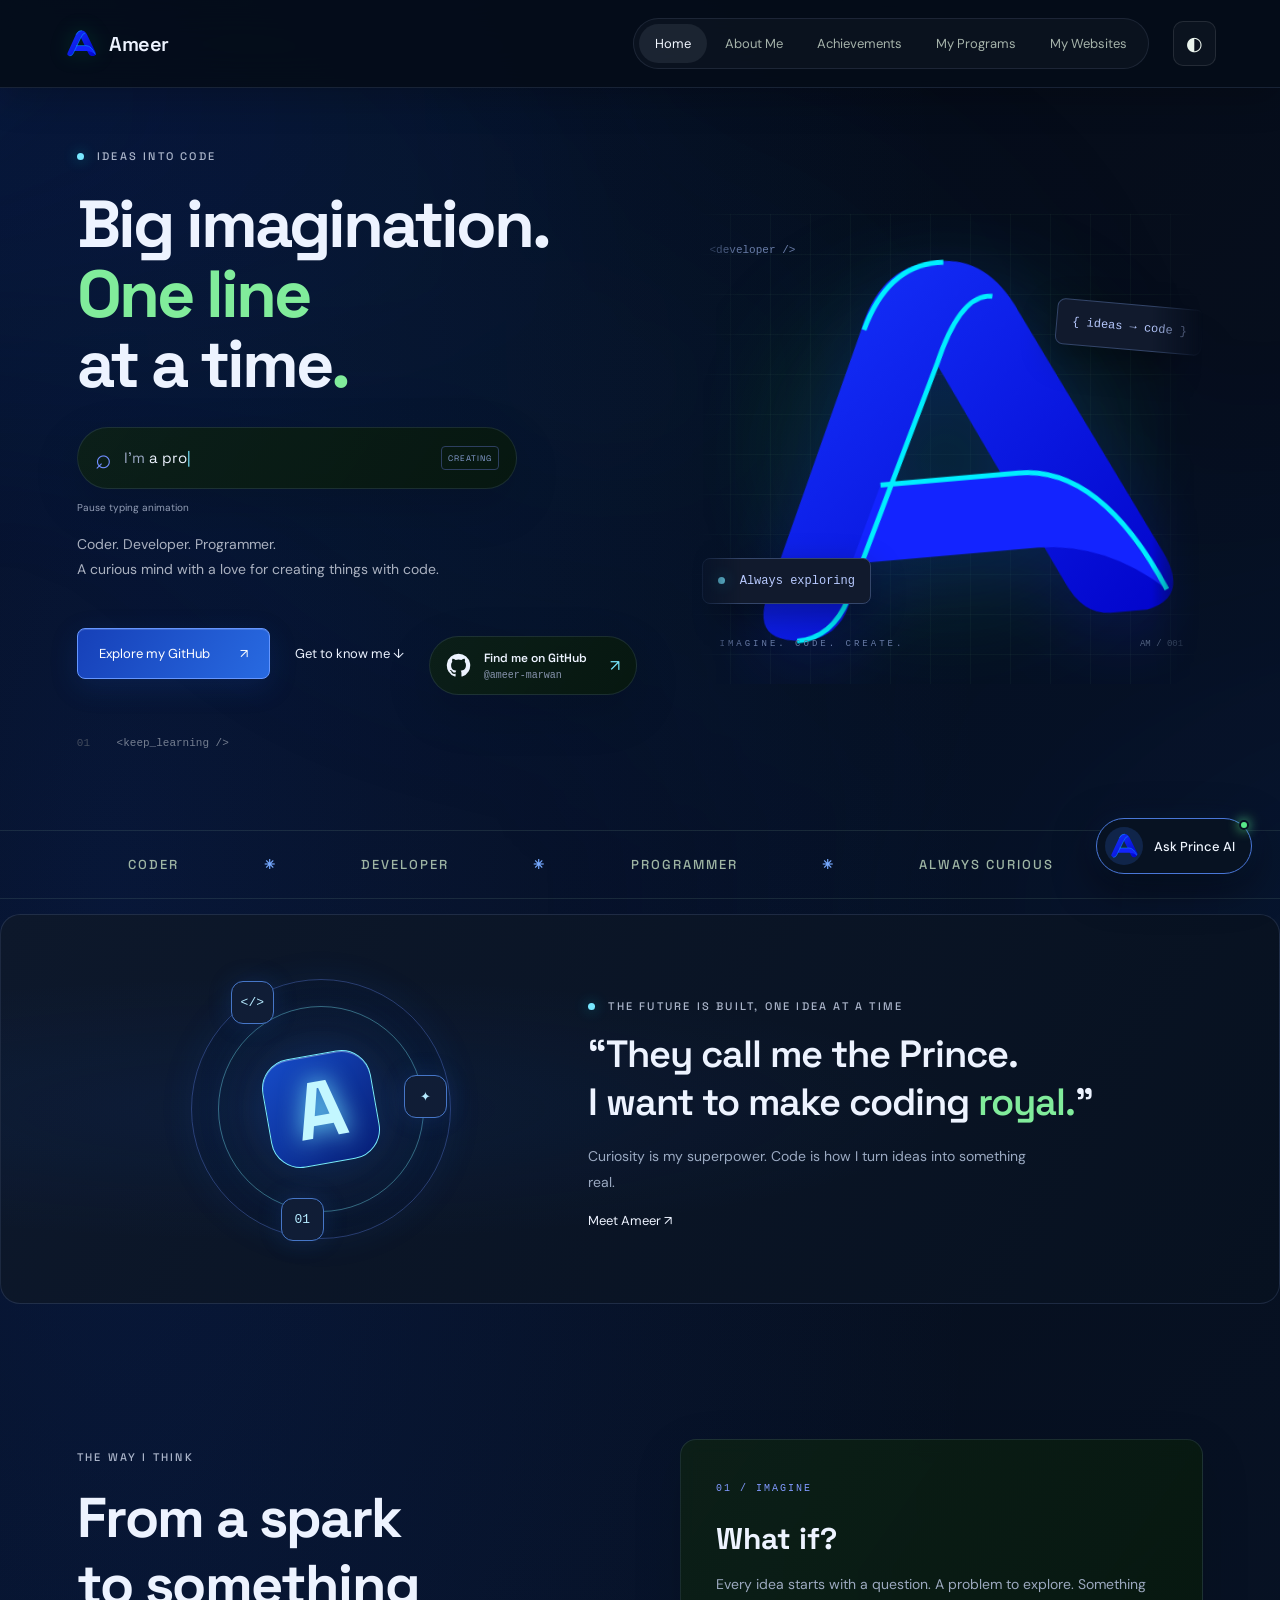
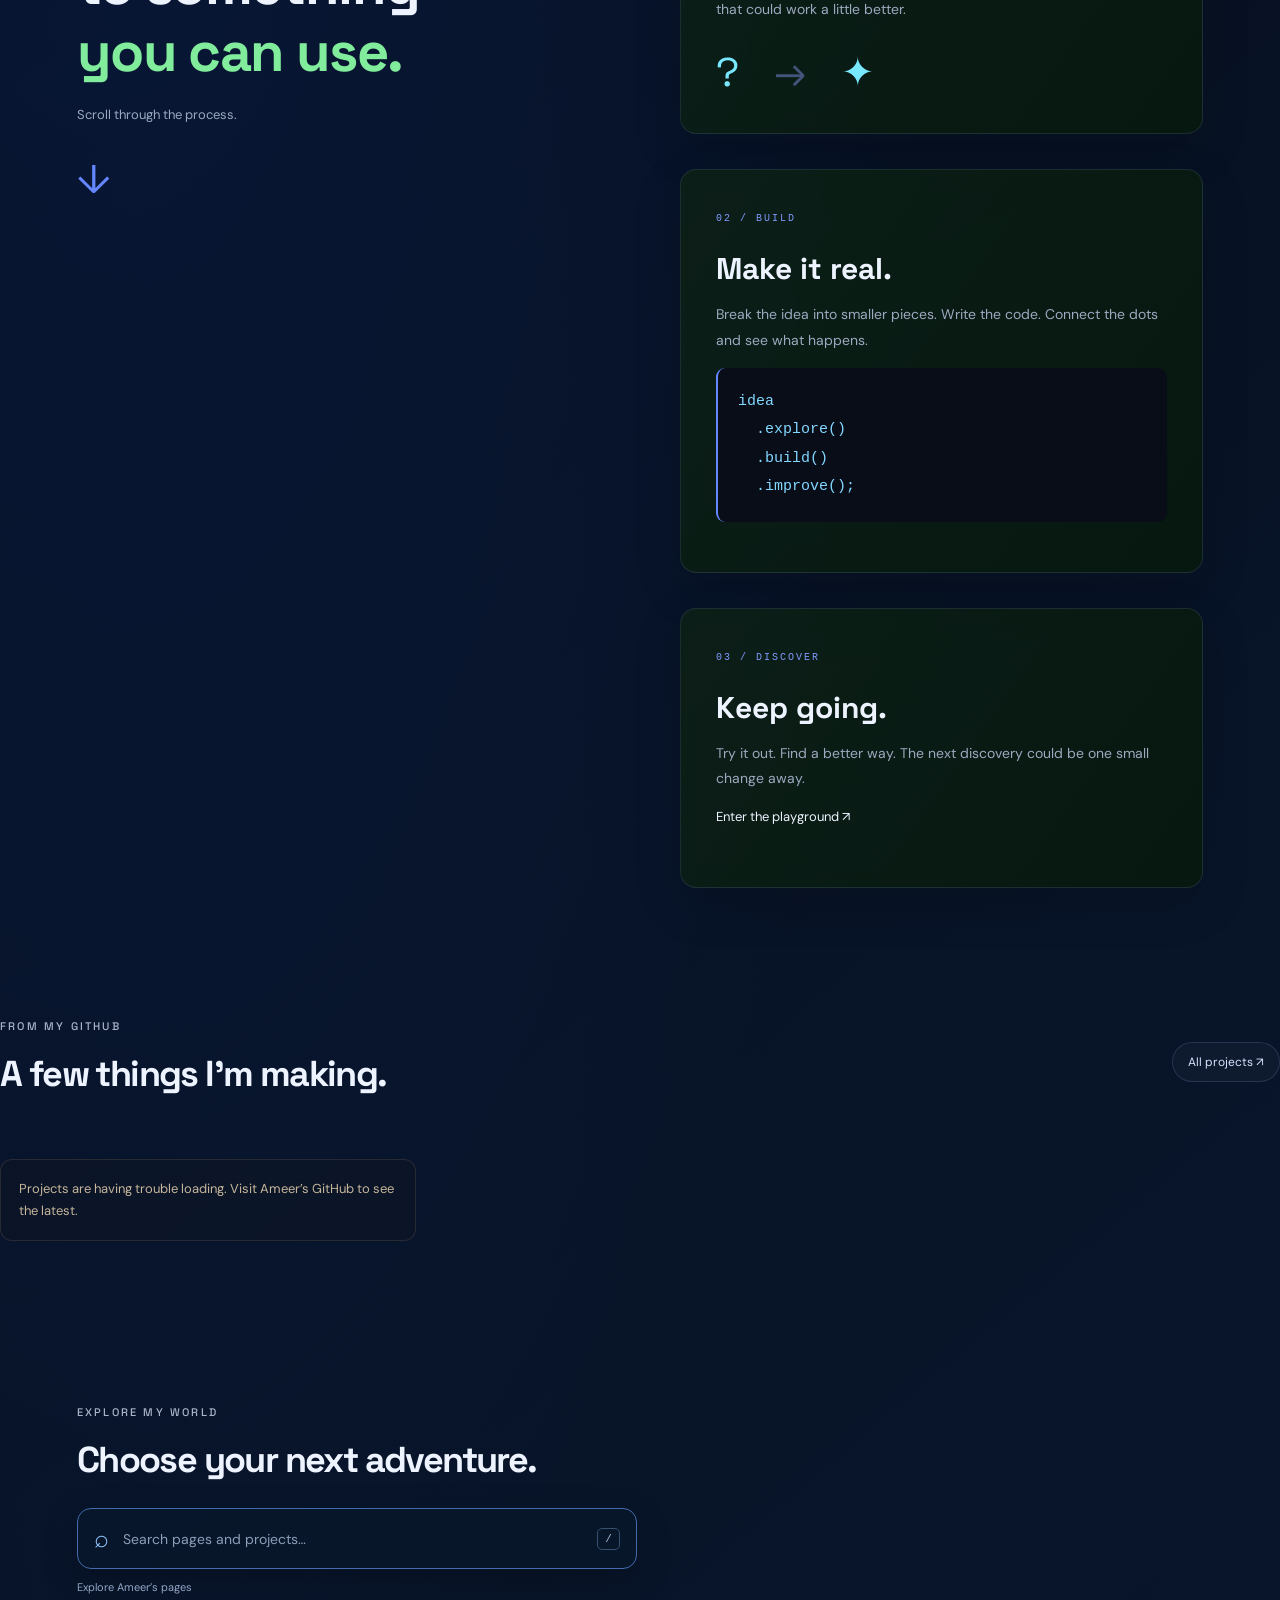
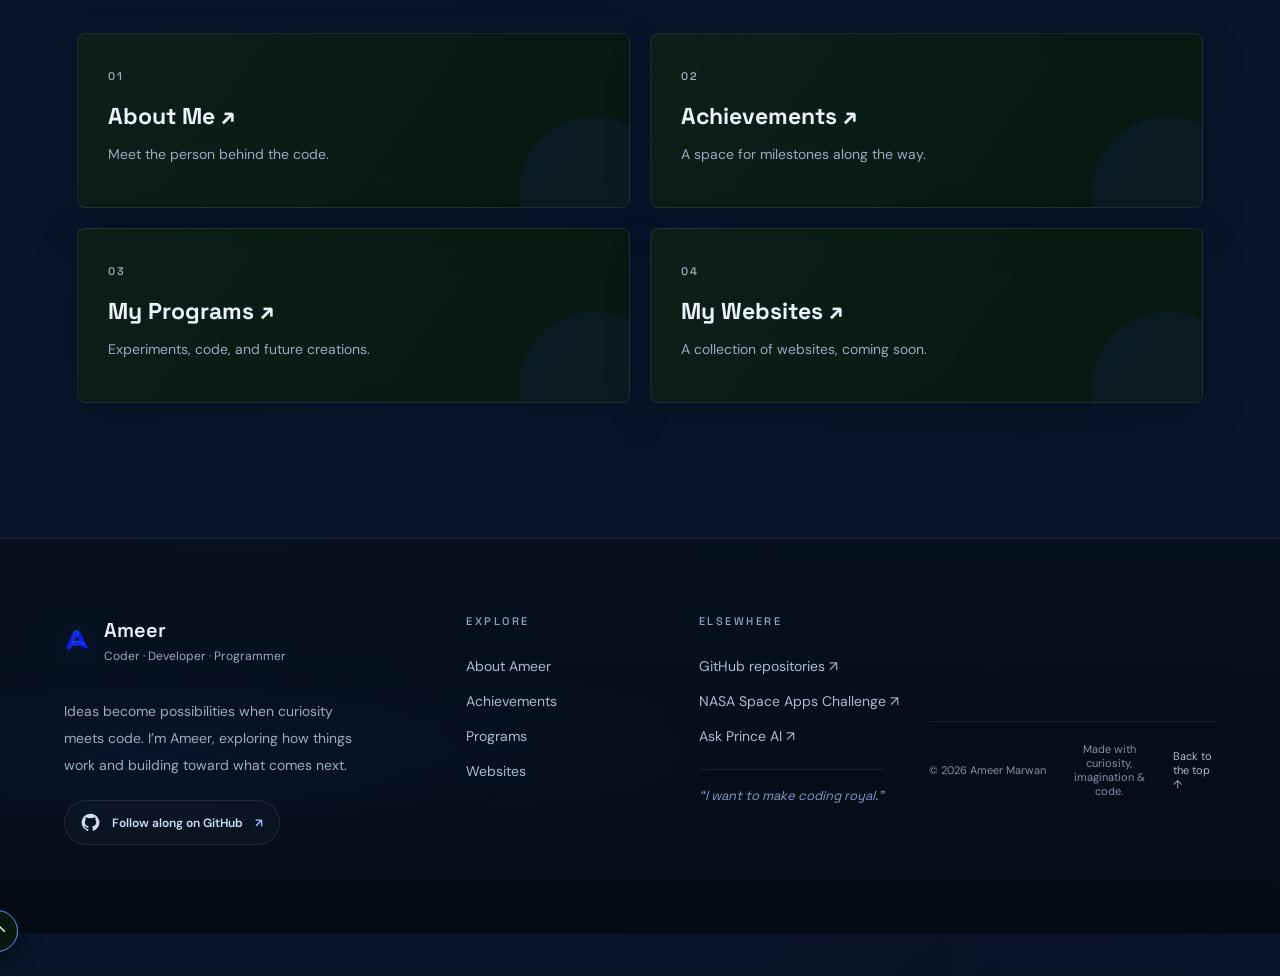
==== commit 45dafaa0: "Add project gallery and site-wide Prince AI" ====
--- a/index.html
+++ b/index.html
@@ -1 +1 @@
-<!DOCTYPE html><html lang="en"><head><meta charset="UTF-8"><meta name="viewport" content="width=device-width,initial-scale=1"><title>Ameer — Coder & Developer</title><meta name="description" content="Meet Ameer Marwan, a coder, developer, and programmer. Follow his coding journey on GitHub."><link rel="icon" href="logo.svg"><link rel="stylesheet" href="style.css"></head><body><div class="scroll-progress" aria-hidden="true"></div><a class="skip-link" href="#main">Skip to content</a><div id="loader" class="loader" role="status" aria-label="Loading Ameer’s website"><div class="loader-mark"><div class="loader-ring"></div><img src="logo.svg" alt="Ameer logo"></div><p>LOADING<span aria-hidden="true">...</span></p></div><header><a class="brand" href="index.html" aria-label="Ameer home"><img src="logo.svg" alt="Ameer logo"><span>Ameer</span></a><div class="header-controls"><button class="theme-toggle" aria-label="Switch color theme" title="Switch color theme">◐</button><button class="menu-toggle" aria-expanded="false" aria-controls="main-nav">Menu <span>☰</span></button></div><nav id="main-nav" aria-label="Main navigation"><a href="index.html" aria-current="page">Home</a><a href="about.html">About Me</a><a href="achievements.html">Achievements</a><a href="programs.html">My Programs</a><a href="websites.html">My Websites</a></nav></header><main id="main"><section class="hero" id="home"><div class="intro"><p class="eyebrow"><span class="dot"></span> IDEAS INTO CODE</p><h1>Big imagination.<br><span class="blue">One line</span><br>at a time<span class="blue">.</span></h1><div class="typing-box" aria-label="Animated introduction: Ameer Marwan, problem solver, coder, programmer, developer"><span class="search-symbol" aria-hidden="true">⌕</span><div aria-hidden="true"><span class="typing-prefix">I’m </span><span id="typed-text">Ameer Marwan</span><span class="typing-caret">|</span></div><span class="typing-badge" aria-hidden="true">CREATING</span></div><button id="pause-typing" class="motion-control" aria-pressed="false">Pause typing animation</button><p class="lead">Coder. Developer. Programmer.<br>A curious mind with a love for creating things with code.</p><div class="actions"><a class="button" href="https://github.com/ameer-marwan" target="_blank" rel="noopener noreferrer">Explore my GitHub <span>↗</span></a><a class="text-link" href="about.html">Get to know me ↓</a><a class="github-cta" href="https://github.com/ameer-marwan" target="_blank" rel="noopener noreferrer"><svg class="github-svg" viewBox="0 0 24 24" aria-hidden="true" focusable="false"><path fill="currentColor" d="M12 .8a11.2 11.2 0 0 0-3.54 21.83c.56.1.76-.24.76-.54v-2.1c-3.1.68-3.76-1.31-3.76-1.31-.5-1.3-1.24-1.64-1.24-1.64-1.02-.7.08-.69.08-.69 1.12.08 1.71 1.15 1.71 1.15 1 1.7 2.62 1.21 3.26.93.1-.72.39-1.21.71-1.49-2.48-.28-5.09-1.24-5.09-5.52 0-1.22.44-2.22 1.15-3-.12-.28-.5-1.42.11-2.96 0 0 .94-.3 3.08 1.15a10.7 10.7 0 0 1 5.6 0c2.13-1.45 3.07-1.15 3.07-1.15.61 1.54.23 2.68.12 2.96.72.78 1.15 1.78 1.15 3 0 4.3-2.62 5.23-5.11 5.51.4.35.76 1.03.76 2.08v3.08c0 .3.2.65.77.54A11.2 11.2 0 0 0 12 .8Z"/></svg><span><strong>Find me on GitHub</strong><small>@ameer-marwan</small></span><span class="github-arrow" aria-hidden="true">↗</span></a></div><p class="code-note"><span>01</span> &lt;keep_learning /&gt;</p></div><div class="art"><div class="orb"></div><span class="art-label top">&lt;developer /&gt;</span><img src="logo.svg" alt="Blue and cyan A monogram inspired by Ameer's logo"><span class="art-label bottom">IMAGINE. CODE. CREATE.</span><span class="coordinate">AM / 001</span><span class="floating-chip chip-one">{ ideas → code }</span><span class="floating-chip chip-two"><span class="dot"></span> Always exploring</span></div></section><div class="ticker"><span>CODER</span><b>✳</b><span>DEVELOPER</span><b>✳</b><span>PROGRAMMER</span><b>✳</b><span>ALWAYS CURIOUS</span><b>✳</b></div><section class="royal-intro"><div class="tech-orbit" aria-hidden="true"><span class="orbit orbit-a"></span><span class="orbit orbit-b"></span><span class="orbit-core">A</span><span class="orbit-node node-a">&lt;/&gt;</span><span class="orbit-node node-b">✦</span><span class="orbit-node node-c">01</span></div><div class="royal-copy"><p class="eyebrow"><span class="dot"></span> THE FUTURE IS BUILT, ONE IDEA AT A TIME</p><p class="royal-quote">“They call me the Prince.<br>I want to make coding <span class="blue">royal.</span>”</p><p class="muted">Curiosity is my superpower. Code is how I turn ideas into something real.</p><a class="text-link" href="about.html">Meet Ameer ↗</a></div></section><section class="scroll-story"><div class="story-heading"><p class="eyebrow">THE WAY I THINK</p><h2>From a spark<br>to something<br><span class="blue">you can use.</span></h2><p class="muted">Scroll through the process.</p><span class="story-line" aria-hidden="true">↓</span></div><div class="story-steps"><article><span class="step-num">01 / IMAGINE</span><h3>What if?</h3><p>Every idea starts with a question. A problem to explore. Something that could work a little better.</p><div class="idea-visual" aria-hidden="true">?<span>→</span>✦</div></article><article><span class="step-num">02 / BUILD</span><h3>Make it real.</h3><p>Break the idea into smaller pieces. Write the code. Connect the dots and see what happens.</p><pre aria-label="Illustrative code"><code>idea<br>  .explore()<br>  .build()<br>  .improve();</code></pre></article><article><span class="step-num">03 / DISCOVER</span><h3>Keep going.</h3><p>Try it out. Find a better way. The next discovery could be one small change away.</p><a class="text-link" href="programs.html">Enter the playground ↗</a></article></div></section><section class="page-directory"><p class="eyebrow">EXPLORE MY WORLD</p><h2>Choose your next adventure.</h2><label class="site-search"><span aria-hidden="true">⌕</span><input id="site-search" type="search" placeholder="Search pages and projects…" autocomplete="off"><kbd>/</kbd></label><p class="search-status" id="search-status" aria-live="polite">Explore Ameer’s pages</p><div class="directory-grid"><a data-search="about me ameer story birthday" href="about.html"><span class="eyebrow">01</span><h3>About Me ↗</h3><p class="muted">Meet the person behind the code.</p></a><a data-search="achievements nasa space apps challenge 2026" href="achievements.html"><span class="eyebrow">02</span><h3>Achievements ↗</h3><p class="muted">A space for milestones along the way.</p></a><a data-search="programs code demos clock color javascript" href="programs.html"><span class="eyebrow">03</span><h3>My Programs ↗</h3><p class="muted">Experiments, code, and future creations.</p></a><a data-search="websites portfolio projects showcase" href="websites.html"><span class="eyebrow">04</span><h3>My Websites ↗</h3><p class="muted">A collection of websites, coming soon.</p></a></div></section></main><footer class="site-footer"><div class="footer-main"><div class="footer-bio"><a class="footer-brand" href="index.html"><img src="logo.svg" alt="Ameer’s A logo"><span><strong>Ameer</strong><small>Coder · Developer · Programmer</small></span></a><p>Ideas become possibilities when curiosity meets code. I’m Ameer, exploring how things work and building toward what comes next.</p><a class="footer-github" href="https://github.com/ameer-marwan" target="_blank" rel="noopener noreferrer" aria-label="Visit Ameer on GitHub"><svg class="github-svg" viewBox="0 0 24 24" aria-hidden="true"><path fill="currentColor" d="M12 .8a11.2 11.2 0 0 0-3.54 21.83c.56.1.76-.24.76-.54v-2.1c-3.1.68-3.76-1.31-3.76-1.31-.5-1.3-1.24-1.64-1.24-1.64-1.02-.7.08-.69.08-.69 1.12.08 1.71 1.15 1.71 1.15 1 1.7 2.62 1.21 3.26.93.1-.72.39-1.21.71-1.49-2.48-.28-5.09-1.24-5.09-5.52 0-1.22.44-2.22 1.15-3-.12-.28-.5-1.42.11-2.96 0 0 .94-.3 3.08 1.15a10.7 10.7 0 0 1 5.6 0c2.13-1.45 3.07-1.15 3.07-1.15.61 1.54.23 2.68.12 2.96.72.78 1.15 1.78 1.15 3 0 4.3-2.62 5.23-5.11 5.51.4.35.76 1.03.76 2.08v3.08c0 .3.2.65.77.54A11.2 11.2 0 0 0 12 .8Z"/></svg><span>Follow along on GitHub</span><b>↗</b></a></div><div class="footer-column"><p class="eyebrow">EXPLORE</p><a href="about.html">About Ameer</a><a href="achievements.html">Achievements</a><a href="programs.html">Programs</a><a href="websites.html">Websites</a></div><div class="footer-column"><p class="eyebrow">ELSEWHERE</p><a href="https://github.com/ameer-marwan" target="_blank" rel="noopener noreferrer">GitHub repositories ↗</a><a href="https://www.spaceappschallenge.org/" target="_blank" rel="noopener noreferrer">NASA Space Apps Challenge ↗</a><a href="index.html#prince-ai">Ask Prince AI ↗</a><span class="footer-quote">“I want to make coding royal.”</span></div></div><div class="footer-bottom"><span>© <span class="footer-year">2026</span> Ameer Marwan</span><span>Made with curiosity, imagination & code.</span><a href="index.html">Back to the top ↑</a></div></footer><button class="back-top" aria-label="Back to top">↑</button><button id="prince-ai" class="prince-launch" aria-label="Ask Prince AI about this website"><img src="logo.svg" alt=""><span>Ask Prince AI</span><i></i></button><section class="prince-panel" aria-label="Prince AI assistant" aria-hidden="true"><div class="prince-head"><img src="logo.svg" alt=""><div><strong>Prince AI</strong><small>Ameer’s website guide</small></div><button class="prince-close" aria-label="Close Prince AI">×</button></div><div class="prince-messages" aria-live="polite"><p class="prince-message bot">Hi! I’m Prince AI. Ask me about Ameer, his projects, or this website.</p></div><div class="prince-suggestions"><button>Who is Ameer?</button><button>What is Prince coding?</button><button>Show me the projects</button></div><form class="prince-form"><label class="sr-only" for="prince-question">Ask Prince AI a question</label><input id="prince-question" autocomplete="off" placeholder="Ask about this website…"><button aria-label="Send question">↑</button></form></section><script src="script.js"></script></body></html>+<!DOCTYPE html><html lang="en"><head><meta charset="UTF-8"><meta name="viewport" content="width=device-width,initial-scale=1"><title>Ameer — Coder & Developer</title><meta name="description" content="Meet Ameer Marwan, a coder, developer, and programmer. Follow his coding journey on GitHub."><link rel="icon" href="logo.svg"><link rel="stylesheet" href="style.css"></head><body><div class="scroll-progress" aria-hidden="true"></div><a class="skip-link" href="#main">Skip to content</a><div id="loader" class="loader" role="status" aria-label="Loading Ameer’s website"><div class="loader-mark"><div class="loader-ring"></div><img src="logo.svg" alt="Ameer logo"></div><p>LOADING<span aria-hidden="true">...</span></p></div><header><a class="brand" href="index.html" aria-label="Ameer home"><img src="logo.svg" alt="Ameer logo"><span>Ameer</span></a><div class="header-controls"><button class="theme-toggle" aria-label="Switch color theme" title="Switch color theme">◐</button><button class="menu-toggle" aria-expanded="false" aria-controls="main-nav">Menu <span>☰</span></button></div><nav id="main-nav" aria-label="Main navigation"><a href="index.html" aria-current="page">Home</a><a href="about.html">About Me</a><a href="achievements.html">Achievements</a><a href="programs.html">My Programs</a><a href="websites.html">My Websites</a></nav></header><main id="main"><section class="hero" id="home"><div class="intro"><p class="eyebrow"><span class="dot"></span> IDEAS INTO CODE</p><h1>Big imagination.<br><span class="blue">One line</span><br>at a time<span class="blue">.</span></h1><div class="typing-box" aria-label="Animated introduction: Ameer Marwan, problem solver, coder, programmer, developer"><span class="search-symbol" aria-hidden="true">⌕</span><div aria-hidden="true"><span class="typing-prefix">I’m </span><span id="typed-text">Ameer Marwan</span><span class="typing-caret">|</span></div><span class="typing-badge" aria-hidden="true">CREATING</span></div><button id="pause-typing" class="motion-control" aria-pressed="false">Pause typing animation</button><p class="lead">Coder. Developer. Programmer.<br>A curious mind with a love for creating things with code.</p><div class="actions"><a class="button" href="https://github.com/ameer-marwan" target="_blank" rel="noopener noreferrer">Explore my GitHub <span>↗</span></a><a class="text-link" href="about.html">Get to know me ↓</a><a class="github-cta" href="https://github.com/ameer-marwan" target="_blank" rel="noopener noreferrer"><svg class="github-svg" viewBox="0 0 24 24" aria-hidden="true" focusable="false"><path fill="currentColor" d="M12 .8a11.2 11.2 0 0 0-3.54 21.83c.56.1.76-.24.76-.54v-2.1c-3.1.68-3.76-1.31-3.76-1.31-.5-1.3-1.24-1.64-1.24-1.64-1.02-.7.08-.69.08-.69 1.12.08 1.71 1.15 1.71 1.15 1 1.7 2.62 1.21 3.26.93.1-.72.39-1.21.71-1.49-2.48-.28-5.09-1.24-5.09-5.52 0-1.22.44-2.22 1.15-3-.12-.28-.5-1.42.11-2.96 0 0 .94-.3 3.08 1.15a10.7 10.7 0 0 1 5.6 0c2.13-1.45 3.07-1.15 3.07-1.15.61 1.54.23 2.68.12 2.96.72.78 1.15 1.78 1.15 3 0 4.3-2.62 5.23-5.11 5.51.4.35.76 1.03.76 2.08v3.08c0 .3.2.65.77.54A11.2 11.2 0 0 0 12 .8Z"/></svg><span><strong>Find me on GitHub</strong><small>@ameer-marwan</small></span><span class="github-arrow" aria-hidden="true">↗</span></a></div><p class="code-note"><span>01</span> &lt;keep_learning /&gt;</p></div><div class="art"><div class="orb"></div><span class="art-label top">&lt;developer /&gt;</span><img src="logo.svg" alt="Blue and cyan A monogram inspired by Ameer's logo"><span class="art-label bottom">IMAGINE. CODE. CREATE.</span><span class="coordinate">AM / 001</span><span class="floating-chip chip-one">{ ideas → code }</span><span class="floating-chip chip-two"><span class="dot"></span> Always exploring</span></div></section><div class="ticker"><span>CODER</span><b>✳</b><span>DEVELOPER</span><b>✳</b><span>PROGRAMMER</span><b>✳</b><span>ALWAYS CURIOUS</span><b>✳</b></div><section class="royal-intro"><div class="tech-orbit" aria-hidden="true"><span class="orbit orbit-a"></span><span class="orbit orbit-b"></span><span class="orbit-core">A</span><span class="orbit-node node-a">&lt;/&gt;</span><span class="orbit-node node-b">✦</span><span class="orbit-node node-c">01</span></div><div class="royal-copy"><p class="eyebrow"><span class="dot"></span> THE FUTURE IS BUILT, ONE IDEA AT A TIME</p><p class="royal-quote">“They call me the Prince.<br>I want to make coding <span class="blue">royal.</span>”</p><p class="muted">Curiosity is my superpower. Code is how I turn ideas into something real.</p><a class="text-link" href="about.html">Meet Ameer ↗</a></div></section><section class="scroll-story"><div class="story-heading"><p class="eyebrow">THE WAY I THINK</p><h2>From a spark<br>to something<br><span class="blue">you can use.</span></h2><p class="muted">Scroll through the process.</p><span class="story-line" aria-hidden="true">↓</span></div><div class="story-steps"><article><span class="step-num">01 / IMAGINE</span><h3>What if?</h3><p>Every idea starts with a question. A problem to explore. Something that could work a little better.</p><div class="idea-visual" aria-hidden="true">?<span>→</span>✦</div></article><article><span class="step-num">02 / BUILD</span><h3>Make it real.</h3><p>Break the idea into smaller pieces. Write the code. Connect the dots and see what happens.</p><pre aria-label="Illustrative code"><code>idea<br>  .explore()<br>  .build()<br>  .improve();</code></pre></article><article><span class="step-num">03 / DISCOVER</span><h3>Keep going.</h3><p>Try it out. Find a better way. The next discovery could be one small change away.</p><a class="text-link" href="programs.html">Enter the playground ↗</a></article></div></section><section class="home-projects" aria-labelledby="home-projects-heading"><div class="showcase-heading"><div><p class="eyebrow">FROM MY GITHUB</p><h2 id="home-projects-heading">A few things I’m making.</h2></div><a class="repo-profile-link" href="https://github.com/ameer-marwan?tab=repositories" target="_blank" rel="noopener noreferrer">All projects ↗</a></div><div id="home-project-grid" class="home-project-grid"><p class="repo-status"><span class="repo-spinner" aria-hidden="true"></span>Discovering projects…</p></div></section><section class="page-directory"><p class="eyebrow">EXPLORE MY WORLD</p><h2>Choose your next adventure.</h2><label class="site-search"><span aria-hidden="true">⌕</span><input id="site-search" type="search" placeholder="Search pages and projects…" autocomplete="off"><kbd>/</kbd></label><p class="search-status" id="search-status" aria-live="polite">Explore Ameer’s pages</p><div class="directory-grid"><a data-search="about me ameer story birthday" href="about.html"><span class="eyebrow">01</span><h3>About Me ↗</h3><p class="muted">Meet the person behind the code.</p></a><a data-search="achievements nasa space apps challenge 2026" href="achievements.html"><span class="eyebrow">02</span><h3>Achievements ↗</h3><p class="muted">A space for milestones along the way.</p></a><a data-search="programs code demos clock color javascript" href="programs.html"><span class="eyebrow">03</span><h3>My Programs ↗</h3><p class="muted">Experiments, code, and future creations.</p></a><a data-search="websites portfolio projects showcase" href="websites.html"><span class="eyebrow">04</span><h3>My Websites ↗</h3><p class="muted">A collection of websites, coming soon.</p></a></div></section></main><footer class="site-footer"><div class="footer-main"><div class="footer-bio"><a class="footer-brand" href="index.html"><img src="logo.svg" alt="Ameer’s A logo"><span><strong>Ameer</strong><small>Coder · Developer · Programmer</small></span></a><p>Ideas become possibilities when curiosity meets code. I’m Ameer, exploring how things work and building toward what comes next.</p><a class="footer-github" href="https://github.com/ameer-marwan" target="_blank" rel="noopener noreferrer" aria-label="Visit Ameer on GitHub"><svg class="github-svg" viewBox="0 0 24 24" aria-hidden="true"><path fill="currentColor" d="M12 .8a11.2 11.2 0 0 0-3.54 21.83c.56.1.76-.24.76-.54v-2.1c-3.1.68-3.76-1.31-3.76-1.31-.5-1.3-1.24-1.64-1.24-1.64-1.02-.7.08-.69.08-.69 1.12.08 1.71 1.15 1.71 1.15 1 1.7 2.62 1.21 3.26.93.1-.72.39-1.21.71-1.49-2.48-.28-5.09-1.24-5.09-5.52 0-1.22.44-2.22 1.15-3-.12-.28-.5-1.42.11-2.96 0 0 .94-.3 3.08 1.15a10.7 10.7 0 0 1 5.6 0c2.13-1.45 3.07-1.15 3.07-1.15.61 1.54.23 2.68.12 2.96.72.78 1.15 1.78 1.15 3 0 4.3-2.62 5.23-5.11 5.51.4.35.76 1.03.76 2.08v3.08c0 .3.2.65.77.54A11.2 11.2 0 0 0 12 .8Z"/></svg><span>Follow along on GitHub</span><b>↗</b></a></div><div class="footer-column"><p class="eyebrow">EXPLORE</p><a href="about.html">About Ameer</a><a href="achievements.html">Achievements</a><a href="programs.html">Programs</a><a href="websites.html">Websites</a></div><div class="footer-column"><p class="eyebrow">ELSEWHERE</p><a href="https://github.com/ameer-marwan" target="_blank" rel="noopener noreferrer">GitHub repositories ↗</a><a href="https://www.spaceappschallenge.org/" target="_blank" rel="noopener noreferrer">NASA Space Apps Challenge ↗</a><a href="index.html#prince-ai">Ask Prince AI ↗</a><span class="footer-quote">“I want to make coding royal.”</span></div></div><div class="footer-bottom"><span>© <span class="footer-year">2026</span> Ameer Marwan</span><span>Made with curiosity, imagination & code.</span><a href="index.html">Back to the top ↑</a></div></footer><button class="back-top" aria-label="Back to top">↑</button><button id="prince-ai" class="prince-launch" aria-label="Ask Prince AI about this website"><img src="logo.svg" alt=""><span>Ask Prince AI</span><i></i></button><section class="prince-panel" aria-label="Prince AI assistant" aria-hidden="true"><div class="prince-head"><img src="logo.svg" alt=""><div><strong>Prince AI</strong><small>Ameer’s website guide</small></div><button class="prince-close" aria-label="Close Prince AI">×</button></div><div class="prince-messages" aria-live="polite"><p class="prince-message bot">Hi! I’m Prince AI. Ask me about Ameer, his projects, or this website.</p></div><div class="prince-suggestions"><button>Who is Ameer?</button><button>What is Prince coding?</button><button>Show me the projects</button></div><form class="prince-form"><label class="sr-only" for="prince-question">Ask Prince AI a question</label><input id="prince-question" autocomplete="off" placeholder="Ask about this website…"><button aria-label="Send question">↑</button></form></section><script src="script.js"></script></body></html>
--- a/style.css
+++ b/style.css
@@ -18,3 +18,5 @@
 .site-search{display:flex;align-items:center;gap:12px;max-width:560px;margin:26px 0 8px;padding:13px 16px;border:1px solid #416bad;border-radius:14px;background:#09172be0;box-shadow:0 12px 36px #0003;transition:border-color .2s,box-shadow .2s}.site-search:focus-within{border-color:#7bbaff;box-shadow:0 0 0 4px #438fff20,0 15px 40px #0003}.site-search>span{font-size:25px;color:#91c5ff}.site-search input{flex:1;min-width:0;border:0;outline:0;background:transparent;color:#eff6ff;font:14px 'DM Sans',sans-serif}.site-search input::placeholder{color:#8c9eb8}.site-search kbd{padding:4px 7px;border:1px solid #365070;border-radius:5px;color:#a8bbd8;font:11px monospace}.search-status{min-height:18px;color:#92a7c6;font-size:11px}.directory-grid>a[hidden]{display:none}.directory-grid>a{transform-origin:center}.directory-grid>a.search-match{animation:match-pop .3s ease-out}@keyframes match-pop{from{scale:.97;opacity:.65}to{scale:1;opacity:1}}.light .site-search{background:#fff;border-color:#c1d4ed}.light .site-search input{color:#172a47}.light .site-search input::placeholder{color:#70819b}.light .site-search kbd{border-color:#d3dfef;color:#526a8b}
 /* Editorial portfolio finish: generous canvas, royal blue light, and a complete footer */
 :root{--bg:#060c18;--text:#edf3ff;--muted:#9baac2;--blue:#6486ff;--cyan:#78e8ff}body{background:radial-gradient(ellipse at 6% 15%,#114cd529,transparent 34%),radial-gradient(ellipse at 94% 78%,#1838a61e,transparent 36%),linear-gradient(140deg,#050a15,#08152a 50%,#050b18);background-size:150% 150%}body:before{background:radial-gradient(ellipse at 7% 20%,#1765ff25,transparent 35%),radial-gradient(ellipse at 92% 85%,#185eff1b,transparent 38%),radial-gradient(ellipse at 48% 45%,#196fae12,transparent 45%)}header{height:88px;padding-inline:5%;display:flex;align-items:center;gap:24px;background:#050d19e8;border-bottom-color:#9dbbff20;box-shadow:0 12px 35px #0003}header .brand{margin-right:auto;font-size:20px}header nav{order:2;display:flex;width:auto;gap:2px;padding:5px;border:1px solid #bed2ff1b;border-radius:999px;background:#ffffff07}header nav a{padding:11px 16px;border-radius:99px;font-size:13px;white-space:nowrap}header nav a[aria-current=page],header nav a:hover{background:#d8e5ff15;color:#f2f7ff}.header-controls{order:3;margin:0}.hero{min-height:610px}.site-footer{position:relative;margin-top:50px;border-top:1px solid #adc4ed20;background:radial-gradient(ellipse at 12% 55%,#0d3d8921,transparent 38%),linear-gradient(180deg,#07111edb,#050b15);padding:70px max(5%,calc((100% - 1320px)/2)) 24px}.footer-main{display:grid;grid-template-columns:minmax(300px,1.25fr) minmax(130px,.65fr) minmax(230px,.9fr);gap:clamp(38px,8vw,130px);padding-bottom:65px}.footer-brand{display:flex;align-items:center;gap:15px;width:max-content;color:var(--text);text-decoration:none}.footer-brand img{width:58px;height:62px;filter:drop-shadow(0 0 18px #366fff58);transition:transform .35s}.footer-brand:hover img{transform:rotate(-7deg) scale(1.07)}.footer-brand strong,.footer-brand small{display:block}.footer-brand strong{font:600 20px 'Space Grotesk',sans-serif}.footer-brand small{font:12px 'DM Sans',sans-serif;color:#9aaac5;margin-top:5px}.footer-bio>p{max-width:390px;color:#9eabc1;font-size:14px;line-height:1.9;margin:27px 0 22px}.footer-github{display:inline-flex;align-items:center;gap:12px;border:1px solid #a6c2ef20;border-radius:99px;padding:12px 16px;color:#cfdef7;background:#ffffff06;font-size:12px;transition:background .2s,border-color .2s,transform .2s}.footer-github:hover{background:#10203b;border-color:#6697ff;transform:translateY(-2px)}.footer-github b{color:#8cbcff}.footer-column{display:flex;flex-direction:column;align-items:flex-start;gap:17px}.footer-column .eyebrow{margin:5px 0 12px;color:#90a4c4;letter-spacing:2.5px}.footer-column>a{color:#aebbd0;font-size:14px;transition:color .2s,transform .2s}.footer-column>a:hover{color:#9bbaff;transform:translateX(3px)}.footer-quote{margin-top:7px;padding-top:17px;border-top:1px solid #a6c2ef1b;color:#7f9aca;font:italic 13px 'Space Grotesk',sans-serif}.footer-bottom{border-top:1px solid #a6c2ef1b;padding-top:20px;display:flex;justify-content:space-between;align-items:center;gap:15px;color:#8392aa;font-size:11px}.footer-bottom a{color:#aebbd0}.footer-bottom a:hover{color:#9bbaff}.footer-bottom>span:first-child{white-space:nowrap}.footer-bottom>span:nth-child(2){text-align:center}.light .site-footer{background:linear-gradient(180deg,#e6eefbe8,#dfe9f7);border-color:#4d67931d}.light .footer-brand,.light .footer-bottom a{color:#16243d}.light .footer-brand small,.light .footer-bio>p,.light .footer-bottom{color:#566984}.light .footer-column>a{color:#415675}.light .footer-quote{color:#315e9e;border-color:#5d76a21c}.light .footer-github{background:#fff;color:#29456c;border-color:#b7c9e5}.light header{background:#081326ed}.light header nav a[aria-current=page]{background:#ffffff20;color:#fff}@media(max-width:900px){header{height:auto;min-height:82px;flex-wrap:wrap;gap:13px;padding-block:13px}header nav{order:4;width:100%;justify-content:center;overflow-x:auto}header nav a{padding:9px 13px}.header-controls{order:3}.footer-main{grid-template-columns:1.2fr .8fr;gap:38px}.footer-column:last-child{grid-column:2}.footer-bio{grid-row:span 2}}@media(max-width:620px){header{padding-inline:5%}header nav{justify-content:flex-start}header nav a{font-size:11px;padding:9px 11px}.footer-main{grid-template-columns:1fr 1fr;gap:35px 22px;padding-bottom:40px}.footer-bio{grid-column:1/-1;grid-row:auto}.footer-column:last-child{grid-column:auto}.footer-brand img{width:49px;height:52px}.footer-brand strong{font-size:18px}.footer-bottom{align-items:flex-start;flex-wrap:wrap}.footer-bottom>span:nth-child(2){order:3;text-align:left;width:100%}.site-footer{margin-top:25px;padding-top:48px}}
+.repo-showcase{padding:54px 0 25px;border-top:1px solid #9cbcff20}.repo-showcase .showcase-heading{align-items:center}.repo-profile-link{display:inline-flex;align-items:center;gap:10px;padding:11px 15px;border:1px solid #9cbcff28;border-radius:99px;color:#d5e3ff;background:#ffffff07;font-size:12px;transition:transform .2s,border-color .2s}.repo-profile-link:hover{transform:translateY(-2px);border-color:#80b2ff}.repo-status{display:flex;align-items:center;gap:10px;min-height:28px;margin:15px 0 22px;color:#9fb0ca;font-size:12px}.repo-grid{display:grid;grid-template-columns:repeat(2,minmax(0,1fr));gap:15px}.repo-card{position:relative;display:flex;flex-direction:column;min-height:205px;padding:22px;border:1px solid #a4c0e91d;border-radius:15px;background:linear-gradient(145deg,#0c1930e8,#08111eea);box-shadow:0 12px 35px #0002;transition:transform .25s,border-color .25s,box-shadow .25s;animation:repo-rise .4s both}.repo-card:hover{transform:translateY(-5px);border-color:#78aaff68;box-shadow:0 18px 42px #1549a626}.repo-card-head{display:flex;justify-content:space-between;align-items:center;gap:12px}.repo-card h3{margin:0;font:600 18px 'Space Grotesk',sans-serif;color:#e6efff;overflow-wrap:anywhere}.repo-card h3 a{color:inherit}.repo-card h3 a:hover{color:#91bdff}.repo-visibility{font:9px monospace;color:#9baccc;border:1px solid #9fb5d729;border-radius:99px;padding:5px 8px;white-space:nowrap}.repo-card>p{color:#9babc3;font-size:12px;line-height:1.7;margin:16px 0;flex:1}.repo-card-footer{display:flex;align-items:center;gap:12px;flex-wrap:wrap;padding-top:12px;border-top:1px solid #a3c2ef15}.repo-language{display:flex;align-items:center;gap:7px;color:#aebcd2;font-size:10px}.repo-language i{width:8px;height:8px;border-radius:50%;background:#84aaff;box-shadow:0 0 10px #84aaff55}.repo-date{color:#8595af;font-size:10px;margin-left:auto}.repo-card-footer a{font-size:10px;color:#a9c9ff}.repo-card-footer a:hover{color:#e5f2ff}.repo-spinner{width:14px;height:14px;border:2px solid #617ba0;border-top-color:#89c1ff;border-radius:50%;animation:repo-spin .8s linear infinite}.repo-error{padding:18px;border:1px solid #be9d722a;border-radius:12px;color:#c6b69c;background:#201a122e;font-size:13px;line-height:1.7}.repo-error a{color:#b7d2ff}.repo-empty{padding:22px;border:1px dashed #7f9abb44;border-radius:12px;color:#a3b2c9;font-size:13px}.light .repo-card{background:linear-gradient(145deg,#fff,#edf3fc);border-color:#cbd9ed;box-shadow:0 12px 35px #38558412}.light .repo-card h3{color:#152743}.light .repo-card>p,.light .repo-language,.light .repo-status{color:#596e8d}.light .repo-visibility{color:#587092;border-color:#ccd8e9}.light .repo-card-footer{border-color:#d9e3ef}.light .repo-date{color:#71819a}.light .repo-card-footer a,.light .repo-profile-link{color:#23599b}.light .repo-profile-link{border-color:#c9d8ec;background:#fff}@keyframes repo-spin{to{transform:rotate(360deg)}}@keyframes repo-rise{from{opacity:0;translate:0 10px}to{opacity:1;translate:0 0}}@media(max-width:620px){.repo-grid{grid-template-columns:1fr}.repo-showcase{padding-top:40px}.repo-showcase .showcase-heading{align-items:flex-start;gap:15px;flex-direction:column}.repo-card{min-height:185px;padding:19px}}
+.home-projects{padding:20px 0 75px}.home-projects .showcase-heading{align-items:center}.home-project-grid{display:grid;grid-template-columns:repeat(3,minmax(0,1fr));gap:16px}.home-project-card{overflow:hidden;border:1px solid #a4c0e91d;border-radius:15px;background:linear-gradient(145deg,#0c1930e8,#08111eea);transition:transform .25s,border-color .25s,box-shadow .25s}.home-project-card:hover{transform:translateY(-5px);border-color:#78aaff68;box-shadow:0 18px 42px #1549a626}.project-cover{position:relative;display:flex;align-items:center;justify-content:center;min-height:150px;overflow:hidden;background:radial-gradient(circle at 68% 35%,#518aff5a,transparent 27%),radial-gradient(circle at 30% 70%,#13c3ff30,transparent 30%),linear-gradient(140deg,#101e3b,#0a1222)}.project-cover:before{content:"";position:absolute;inset:0;background-image:linear-gradient(#b4d1ff0b 1px,transparent 1px),linear-gradient(90deg,#b4d1ff0b 1px,transparent 1px);background-size:22px 22px;mask-image:linear-gradient(120deg,#000,transparent 90%)}.project-monogram{position:relative;display:grid;place-items:center;width:73px;height:73px;border:1px solid #8bc9ff85;border-radius:22px;background:linear-gradient(145deg,#2869ca,#172b5a);box-shadow:0 12px 35px #0006,0 0 36px #458dff55;transform:rotate(-7deg);font:700 35px 'Space Grotesk',sans-serif;color:#e2f6ff;text-shadow:0 0 22px #83d7ff}.project-lang{position:absolute;right:12px;bottom:11px;padding:5px 8px;border:1px solid #b7d6ff32;border-radius:99px;background:#081426bf;color:#c5dcfb;font:9px monospace}.project-card-content{padding:18px}.project-card-content h3{font-size:17px;margin:0 0 8px}.project-card-content h3 a{color:#e6efff}.project-card-content h3 a:hover{color:#91bdff}.project-card-content p{min-height:42px;margin:0;color:#9babc3;font-size:11px;line-height:1.7}.project-meta{display:flex;align-items:center;gap:12px;margin-top:14px;padding-top:11px;border-top:1px solid #a3c2ef15;color:#91a5c5;font-size:10px}.project-meta a{color:#afd0ff;margin-left:auto}.project-meta a:hover{color:#fff}.project-loading{grid-column:1/-1}.light .home-project-card{background:linear-gradient(145deg,#fff,#edf3fc);border-color:#cbd9ed}.light .project-card-content h3 a{color:#152743}.light .project-card-content p{color:#596e8d}.light .project-meta{border-color:#d9e3ef;color:#607493}.light .project-meta a{color:#23599b}@media(max-width:760px){.home-project-grid{grid-template-columns:repeat(2,minmax(0,1fr))}}@media(max-width:520px){.home-project-grid{grid-template-columns:1fr}.project-cover{min-height:125px}.home-projects{padding-bottom:48px}}
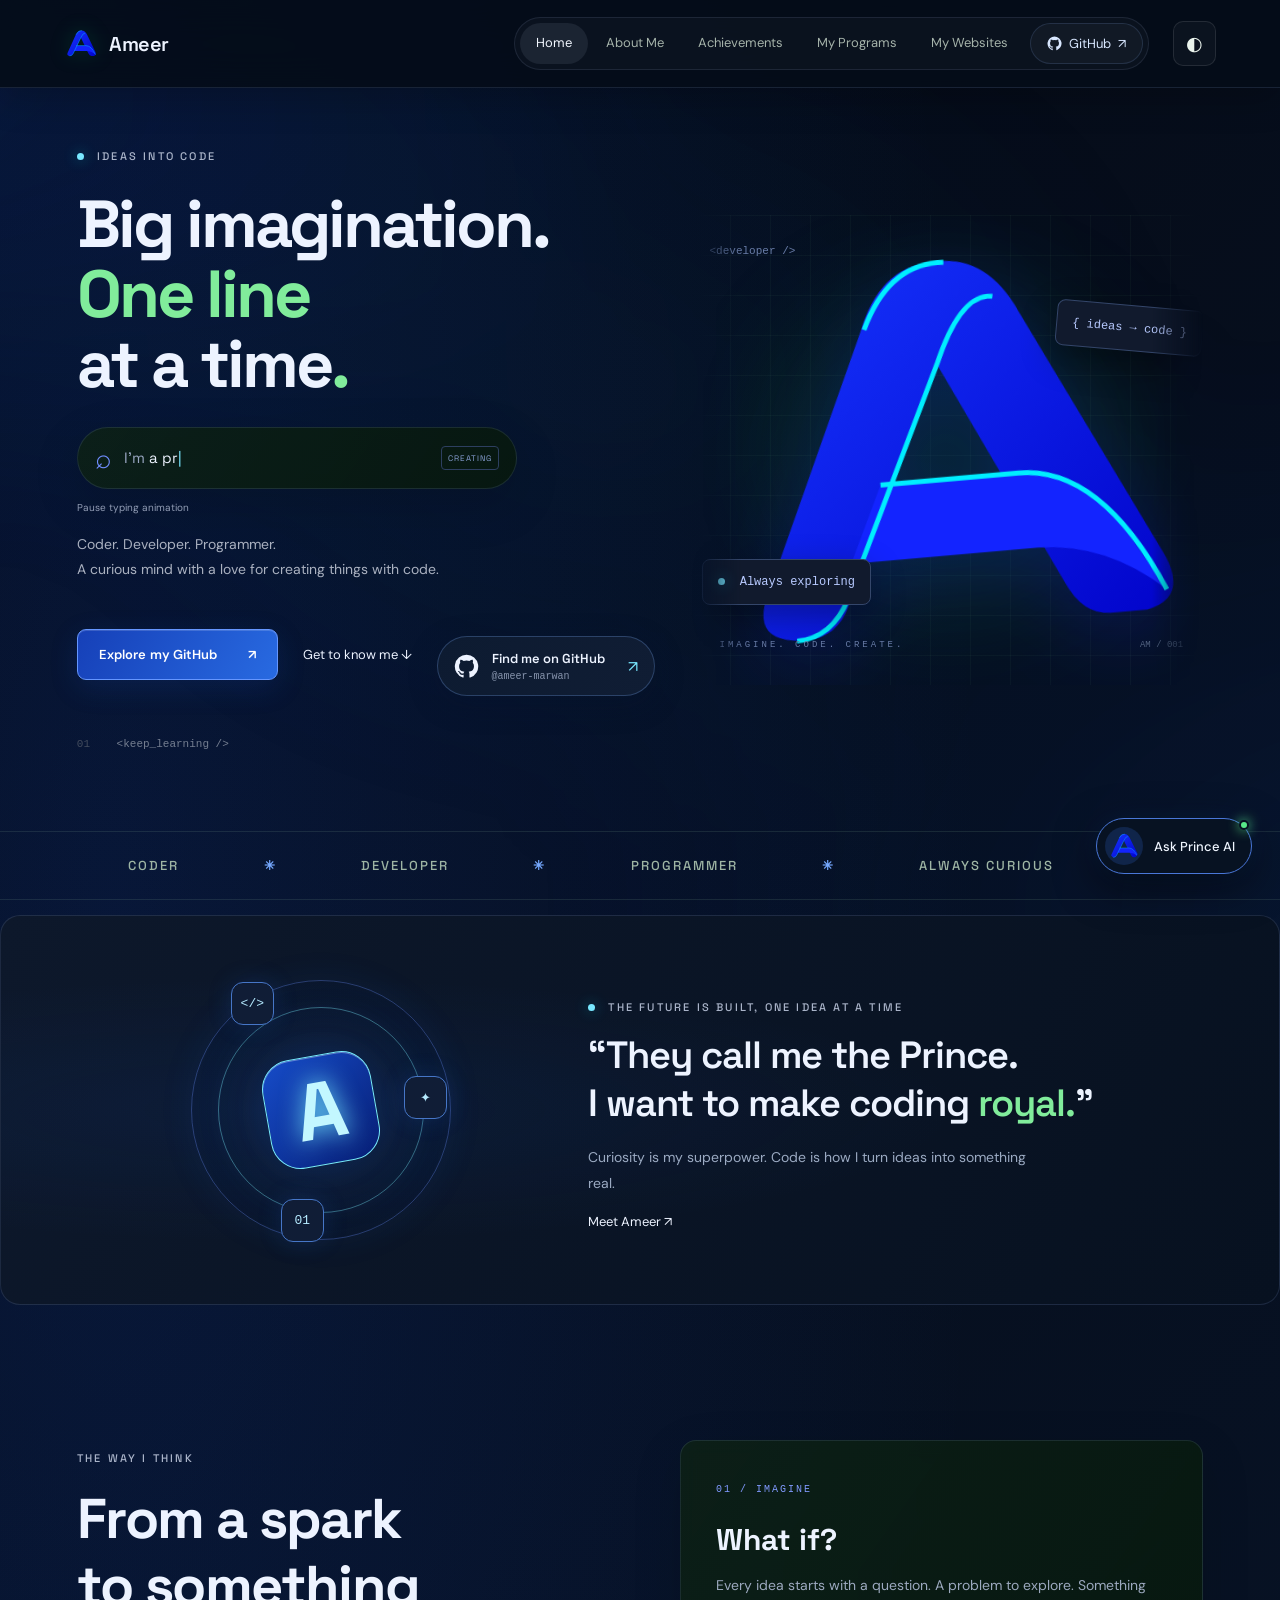
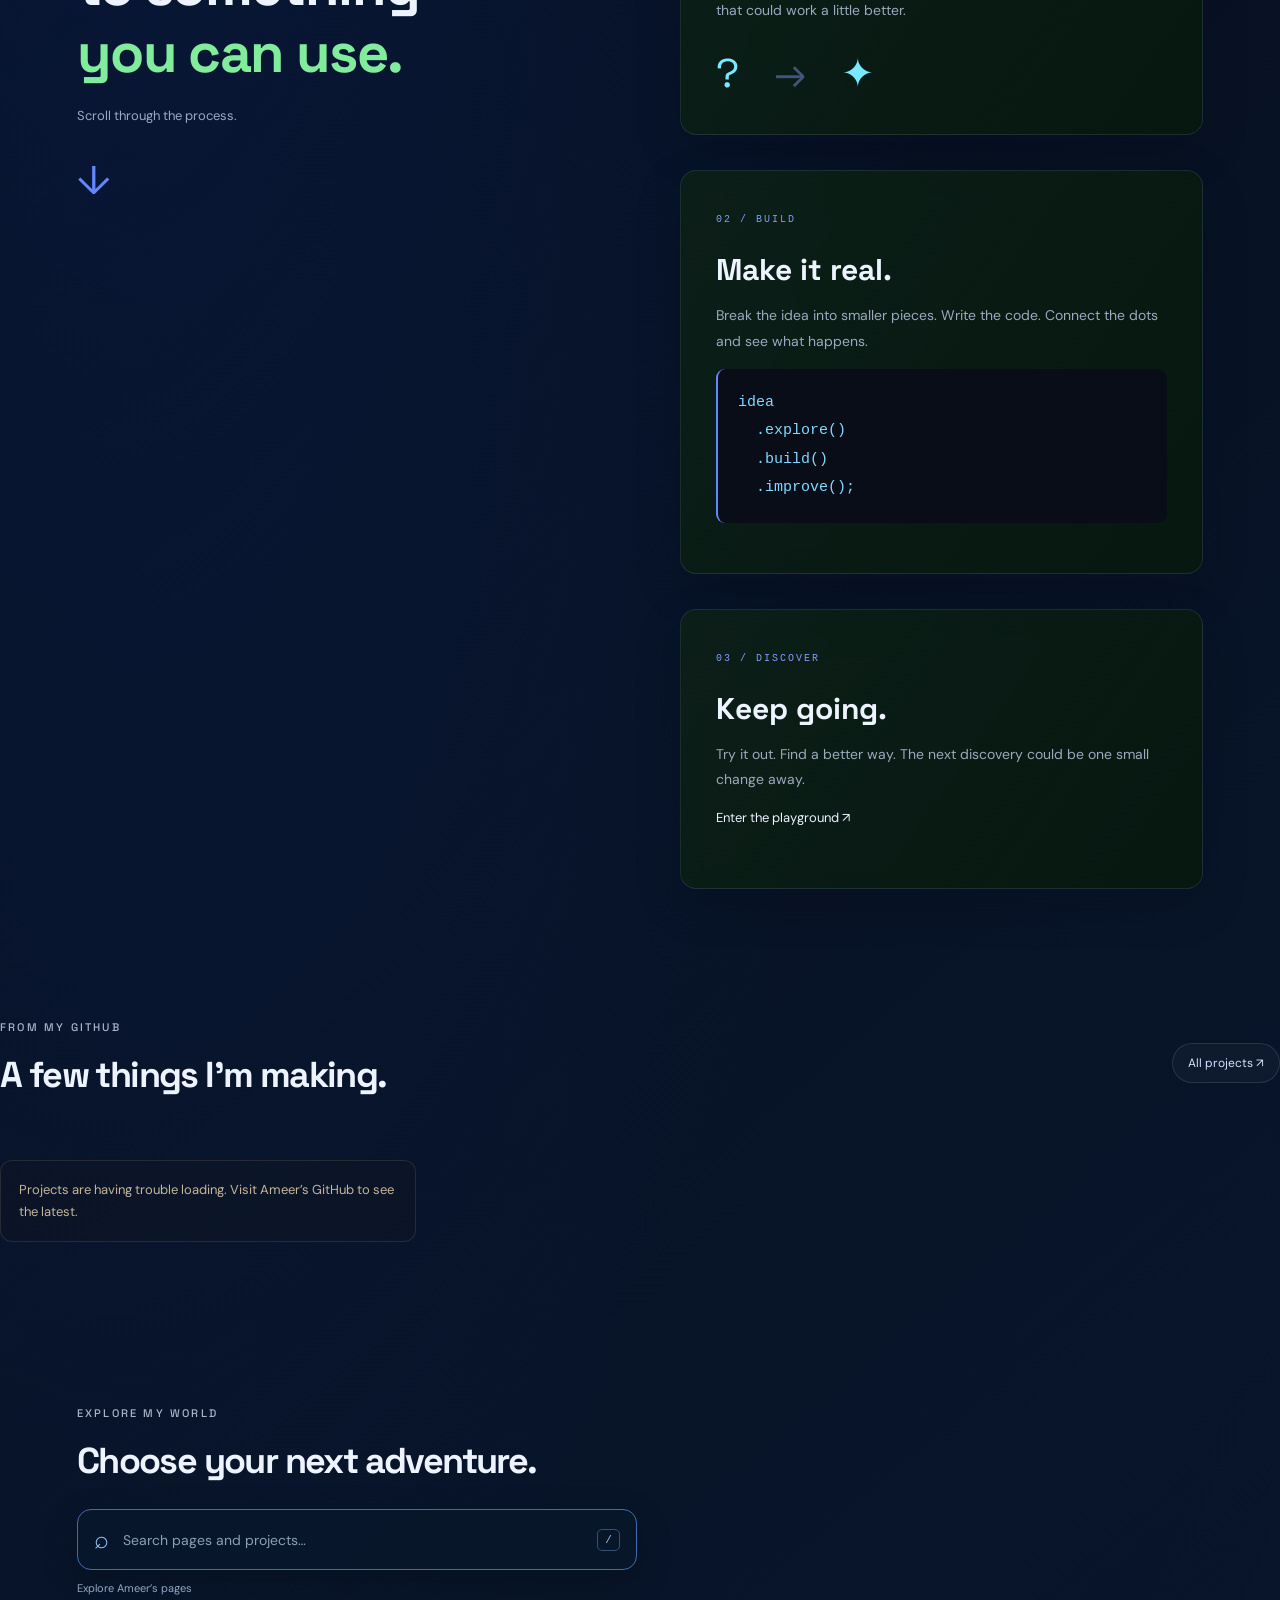
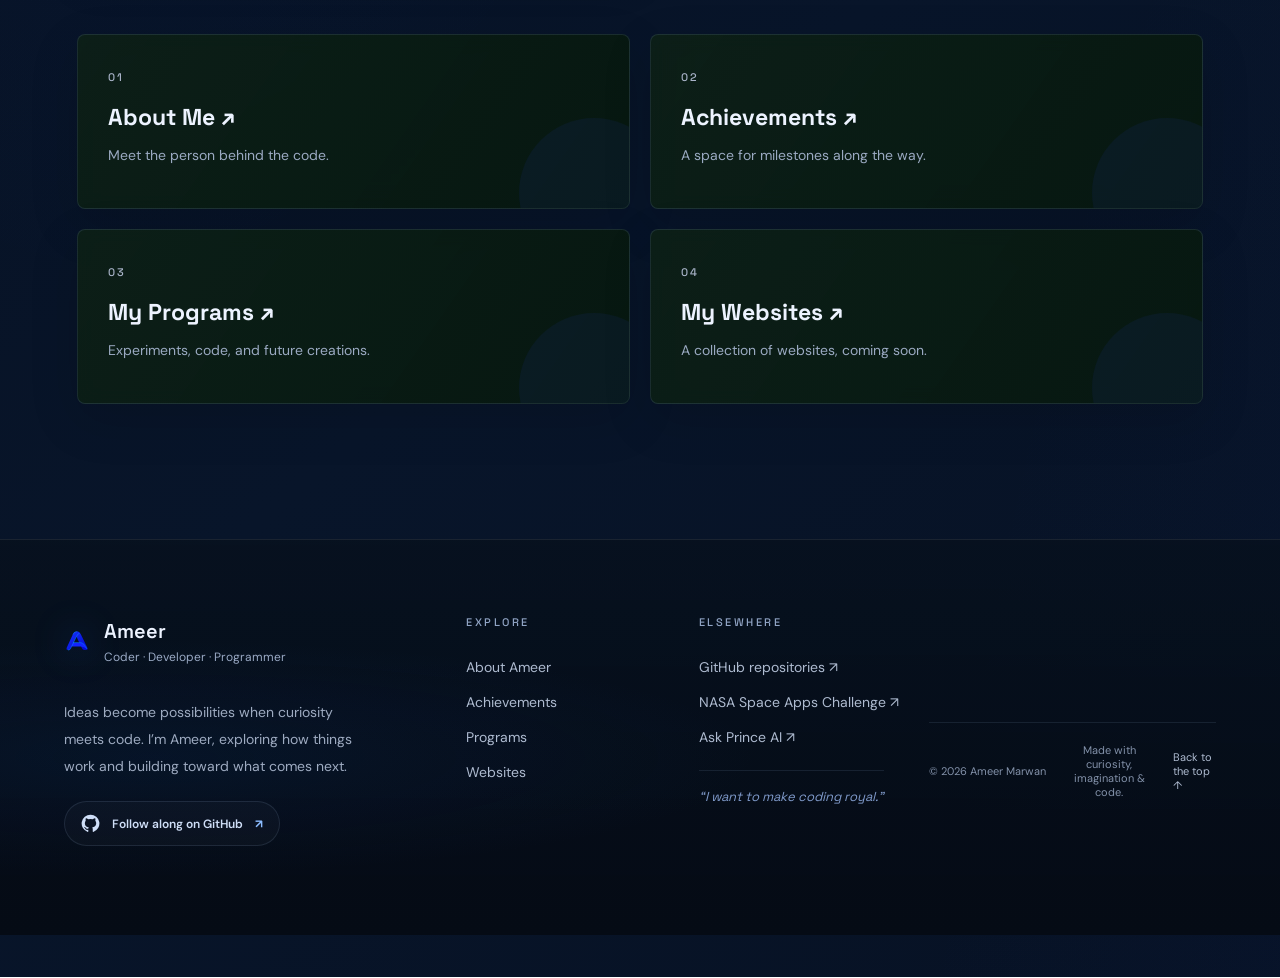
==== commit c5cc18cb: "Add GitHub follow link to every portfolio page" ====
--- a/index.html
+++ b/index.html
@@ -1 +1 @@
-<!DOCTYPE html><html lang="en"><head><meta charset="UTF-8"><meta name="viewport" content="width=device-width,initial-scale=1"><title>Ameer — Coder & Developer</title><meta name="description" content="Meet Ameer Marwan, a coder, developer, and programmer. Follow his coding journey on GitHub."><link rel="icon" href="logo.svg"><link rel="stylesheet" href="style.css"></head><body><div class="scroll-progress" aria-hidden="true"></div><a class="skip-link" href="#main">Skip to content</a><div id="loader" class="loader" role="status" aria-label="Loading Ameer’s website"><div class="loader-mark"><div class="loader-ring"></div><img src="logo.svg" alt="Ameer logo"></div><p>LOADING<span aria-hidden="true">...</span></p></div><header><a class="brand" href="index.html" aria-label="Ameer home"><img src="logo.svg" alt="Ameer logo"><span>Ameer</span></a><div class="header-controls"><button class="theme-toggle" aria-label="Switch color theme" title="Switch color theme">◐</button><button class="menu-toggle" aria-expanded="false" aria-controls="main-nav">Menu <span>☰</span></button></div><nav id="main-nav" aria-label="Main navigation"><a href="index.html" aria-current="page">Home</a><a href="about.html">About Me</a><a href="achievements.html">Achievements</a><a href="programs.html">My Programs</a><a href="websites.html">My Websites</a></nav></header><main id="main"><section class="hero" id="home"><div class="intro"><p class="eyebrow"><span class="dot"></span> IDEAS INTO CODE</p><h1>Big imagination.<br><span class="blue">One line</span><br>at a time<span class="blue">.</span></h1><div class="typing-box" aria-label="Animated introduction: Ameer Marwan, problem solver, coder, programmer, developer"><span class="search-symbol" aria-hidden="true">⌕</span><div aria-hidden="true"><span class="typing-prefix">I’m </span><span id="typed-text">Ameer Marwan</span><span class="typing-caret">|</span></div><span class="typing-badge" aria-hidden="true">CREATING</span></div><button id="pause-typing" class="motion-control" aria-pressed="false">Pause typing animation</button><p class="lead">Coder. Developer. Programmer.<br>A curious mind with a love for creating things with code.</p><div class="actions"><a class="button" href="https://github.com/ameer-marwan" target="_blank" rel="noopener noreferrer">Explore my GitHub <span>↗</span></a><a class="text-link" href="about.html">Get to know me ↓</a><a class="github-cta" href="https://github.com/ameer-marwan" target="_blank" rel="noopener noreferrer"><svg class="github-svg" viewBox="0 0 24 24" aria-hidden="true" focusable="false"><path fill="currentColor" d="M12 .8a11.2 11.2 0 0 0-3.54 21.83c.56.1.76-.24.76-.54v-2.1c-3.1.68-3.76-1.31-3.76-1.31-.5-1.3-1.24-1.64-1.24-1.64-1.02-.7.08-.69.08-.69 1.12.08 1.71 1.15 1.71 1.15 1 1.7 2.62 1.21 3.26.93.1-.72.39-1.21.71-1.49-2.48-.28-5.09-1.24-5.09-5.52 0-1.22.44-2.22 1.15-3-.12-.28-.5-1.42.11-2.96 0 0 .94-.3 3.08 1.15a10.7 10.7 0 0 1 5.6 0c2.13-1.45 3.07-1.15 3.07-1.15.61 1.54.23 2.68.12 2.96.72.78 1.15 1.78 1.15 3 0 4.3-2.62 5.23-5.11 5.51.4.35.76 1.03.76 2.08v3.08c0 .3.2.65.77.54A11.2 11.2 0 0 0 12 .8Z"/></svg><span><strong>Find me on GitHub</strong><small>@ameer-marwan</small></span><span class="github-arrow" aria-hidden="true">↗</span></a></div><p class="code-note"><span>01</span> &lt;keep_learning /&gt;</p></div><div class="art"><div class="orb"></div><span class="art-label top">&lt;developer /&gt;</span><img src="logo.svg" alt="Blue and cyan A monogram inspired by Ameer's logo"><span class="art-label bottom">IMAGINE. CODE. CREATE.</span><span class="coordinate">AM / 001</span><span class="floating-chip chip-one">{ ideas → code }</span><span class="floating-chip chip-two"><span class="dot"></span> Always exploring</span></div></section><div class="ticker"><span>CODER</span><b>✳</b><span>DEVELOPER</span><b>✳</b><span>PROGRAMMER</span><b>✳</b><span>ALWAYS CURIOUS</span><b>✳</b></div><section class="royal-intro"><div class="tech-orbit" aria-hidden="true"><span class="orbit orbit-a"></span><span class="orbit orbit-b"></span><span class="orbit-core">A</span><span class="orbit-node node-a">&lt;/&gt;</span><span class="orbit-node node-b">✦</span><span class="orbit-node node-c">01</span></div><div class="royal-copy"><p class="eyebrow"><span class="dot"></span> THE FUTURE IS BUILT, ONE IDEA AT A TIME</p><p class="royal-quote">“They call me the Prince.<br>I want to make coding <span class="blue">royal.</span>”</p><p class="muted">Curiosity is my superpower. Code is how I turn ideas into something real.</p><a class="text-link" href="about.html">Meet Ameer ↗</a></div></section><section class="scroll-story"><div class="story-heading"><p class="eyebrow">THE WAY I THINK</p><h2>From a spark<br>to something<br><span class="blue">you can use.</span></h2><p class="muted">Scroll through the process.</p><span class="story-line" aria-hidden="true">↓</span></div><div class="story-steps"><article><span class="step-num">01 / IMAGINE</span><h3>What if?</h3><p>Every idea starts with a question. A problem to explore. Something that could work a little better.</p><div class="idea-visual" aria-hidden="true">?<span>→</span>✦</div></article><article><span class="step-num">02 / BUILD</span><h3>Make it real.</h3><p>Break the idea into smaller pieces. Write the code. Connect the dots and see what happens.</p><pre aria-label="Illustrative code"><code>idea<br>  .explore()<br>  .build()<br>  .improve();</code></pre></article><article><span class="step-num">03 / DISCOVER</span><h3>Keep going.</h3><p>Try it out. Find a better way. The next discovery could be one small change away.</p><a class="text-link" href="programs.html">Enter the playground ↗</a></article></div></section><section class="home-projects" aria-labelledby="home-projects-heading"><div class="showcase-heading"><div><p class="eyebrow">FROM MY GITHUB</p><h2 id="home-projects-heading">A few things I’m making.</h2></div><a class="repo-profile-link" href="https://github.com/ameer-marwan?tab=repositories" target="_blank" rel="noopener noreferrer">All projects ↗</a></div><div id="home-project-grid" class="home-project-grid"><p class="repo-status"><span class="repo-spinner" aria-hidden="true"></span>Discovering projects…</p></div></section><section class="page-directory"><p class="eyebrow">EXPLORE MY WORLD</p><h2>Choose your next adventure.</h2><label class="site-search"><span aria-hidden="true">⌕</span><input id="site-search" type="search" placeholder="Search pages and projects…" autocomplete="off"><kbd>/</kbd></label><p class="search-status" id="search-status" aria-live="polite">Explore Ameer’s pages</p><div class="directory-grid"><a data-search="about me ameer story birthday" href="about.html"><span class="eyebrow">01</span><h3>About Me ↗</h3><p class="muted">Meet the person behind the code.</p></a><a data-search="achievements nasa space apps challenge 2026" href="achievements.html"><span class="eyebrow">02</span><h3>Achievements ↗</h3><p class="muted">A space for milestones along the way.</p></a><a data-search="programs code demos clock color javascript" href="programs.html"><span class="eyebrow">03</span><h3>My Programs ↗</h3><p class="muted">Experiments, code, and future creations.</p></a><a data-search="websites portfolio projects showcase" href="websites.html"><span class="eyebrow">04</span><h3>My Websites ↗</h3><p class="muted">A collection of websites, coming soon.</p></a></div></section></main><footer class="site-footer"><div class="footer-main"><div class="footer-bio"><a class="footer-brand" href="index.html"><img src="logo.svg" alt="Ameer’s A logo"><span><strong>Ameer</strong><small>Coder · Developer · Programmer</small></span></a><p>Ideas become possibilities when curiosity meets code. I’m Ameer, exploring how things work and building toward what comes next.</p><a class="footer-github" href="https://github.com/ameer-marwan" target="_blank" rel="noopener noreferrer" aria-label="Visit Ameer on GitHub"><svg class="github-svg" viewBox="0 0 24 24" aria-hidden="true"><path fill="currentColor" d="M12 .8a11.2 11.2 0 0 0-3.54 21.83c.56.1.76-.24.76-.54v-2.1c-3.1.68-3.76-1.31-3.76-1.31-.5-1.3-1.24-1.64-1.24-1.64-1.02-.7.08-.69.08-.69 1.12.08 1.71 1.15 1.71 1.15 1 1.7 2.62 1.21 3.26.93.1-.72.39-1.21.71-1.49-2.48-.28-5.09-1.24-5.09-5.52 0-1.22.44-2.22 1.15-3-.12-.28-.5-1.42.11-2.96 0 0 .94-.3 3.08 1.15a10.7 10.7 0 0 1 5.6 0c2.13-1.45 3.07-1.15 3.07-1.15.61 1.54.23 2.68.12 2.96.72.78 1.15 1.78 1.15 3 0 4.3-2.62 5.23-5.11 5.51.4.35.76 1.03.76 2.08v3.08c0 .3.2.65.77.54A11.2 11.2 0 0 0 12 .8Z"/></svg><span>Follow along on GitHub</span><b>↗</b></a></div><div class="footer-column"><p class="eyebrow">EXPLORE</p><a href="about.html">About Ameer</a><a href="achievements.html">Achievements</a><a href="programs.html">Programs</a><a href="websites.html">Websites</a></div><div class="footer-column"><p class="eyebrow">ELSEWHERE</p><a href="https://github.com/ameer-marwan" target="_blank" rel="noopener noreferrer">GitHub repositories ↗</a><a href="https://www.spaceappschallenge.org/" target="_blank" rel="noopener noreferrer">NASA Space Apps Challenge ↗</a><a href="index.html#prince-ai">Ask Prince AI ↗</a><span class="footer-quote">“I want to make coding royal.”</span></div></div><div class="footer-bottom"><span>© <span class="footer-year">2026</span> Ameer Marwan</span><span>Made with curiosity, imagination & code.</span><a href="index.html">Back to the top ↑</a></div></footer><button class="back-top" aria-label="Back to top">↑</button><button id="prince-ai" class="prince-launch" aria-label="Ask Prince AI about this website"><img src="logo.svg" alt=""><span>Ask Prince AI</span><i></i></button><section class="prince-panel" aria-label="Prince AI assistant" aria-hidden="true"><div class="prince-head"><img src="logo.svg" alt=""><div><strong>Prince AI</strong><small>Ameer’s website guide</small></div><button class="prince-close" aria-label="Close Prince AI">×</button></div><div class="prince-messages" aria-live="polite"><p class="prince-message bot">Hi! I’m Prince AI. Ask me about Ameer, his projects, or this website.</p></div><div class="prince-suggestions"><button>Who is Ameer?</button><button>What is Prince coding?</button><button>Show me the projects</button></div><form class="prince-form"><label class="sr-only" for="prince-question">Ask Prince AI a question</label><input id="prince-question" autocomplete="off" placeholder="Ask about this website…"><button aria-label="Send question">↑</button></form></section><script src="script.js"></script></body></html>+<!DOCTYPE html><html lang="en"><head><meta charset="UTF-8"><meta name="viewport" content="width=device-width,initial-scale=1"><title>Ameer — Coder & Developer</title><meta name="description" content="Meet Ameer Marwan, a coder, developer, and programmer. Follow his coding journey on GitHub."><link rel="icon" href="logo.svg"><link rel="stylesheet" href="style.css"></head><body><div class="scroll-progress" aria-hidden="true"></div><a class="skip-link" href="#main">Skip to content</a><div id="loader" class="loader" role="status" aria-label="Loading Ameer’s website"><div class="loader-mark"><div class="loader-ring"></div><img src="logo.svg" alt="Ameer logo"></div><p>LOADING<span aria-hidden="true">...</span></p></div><header><a class="brand" href="index.html" aria-label="Ameer home"><img src="logo.svg" alt="Ameer logo"><span>Ameer</span></a><div class="header-controls"><button class="theme-toggle" aria-label="Switch color theme" title="Switch color theme">◐</button><button class="menu-toggle" aria-expanded="false" aria-controls="main-nav">Menu <span>☰</span></button></div><nav id="main-nav" aria-label="Main navigation"><a href="index.html" aria-current="page">Home</a><a href="about.html">About Me</a><a href="achievements.html">Achievements</a><a href="programs.html">My Programs</a><a href="websites.html">My Websites</a><a class="nav-github" href="https://github.com/ameer-marwan" target="_blank" rel="noopener noreferrer"><svg class="github-svg" viewBox="0 0 24 24" aria-hidden="true"><path fill="currentColor" d="M12 .8a11.2 11.2 0 0 0-3.54 21.83c.56.1.76-.24.76-.54v-2.1c-3.1.68-3.76-1.31-3.76-1.31-.5-1.3-1.24-1.64-1.24-1.64-1.02-.7.08-.69.08-.69 1.12.08 1.71 1.15 1.71 1.15 1 1.7 2.62 1.21 3.26.93.1-.72.39-1.21.71-1.49-2.48-.28-5.09-1.24-5.09-5.52 0-1.22.44-2.22 1.15-3-.12-.28-.5-1.42.11-2.96 0 0 .94-.3 3.08 1.15a10.7 10.7 0 0 1 5.6 0c2.13-1.45 3.07-1.15 3.07-1.15.61 1.54.23 2.68.12 2.96.72.78 1.15 1.78 1.15 3 0 4.3-2.62 5.23-5.11 5.51.4.35.76 1.03.76 2.08v3.08c0 .3.2.65.77.54A11.2 11.2 0 0 0 12 .8Z"/></svg> GitHub <span aria-hidden="true">↗</span></a></nav></header><main id="main"><section class="hero" id="home"><div class="intro"><p class="eyebrow"><span class="dot"></span> IDEAS INTO CODE</p><h1>Big imagination.<br><span class="blue">One line</span><br>at a time<span class="blue">.</span></h1><div class="typing-box" aria-label="Animated introduction: Ameer Marwan, problem solver, coder, programmer, developer"><span class="search-symbol" aria-hidden="true">⌕</span><div aria-hidden="true"><span class="typing-prefix">I’m </span><span id="typed-text">Ameer Marwan</span><span class="typing-caret">|</span></div><span class="typing-badge" aria-hidden="true">CREATING</span></div><button id="pause-typing" class="motion-control" aria-pressed="false">Pause typing animation</button><p class="lead">Coder. Developer. Programmer.<br>A curious mind with a love for creating things with code.</p><div class="actions"><a class="button" href="https://github.com/ameer-marwan" target="_blank" rel="noopener noreferrer">Explore my GitHub <span>↗</span></a><a class="text-link" href="about.html">Get to know me ↓</a><a class="github-cta" href="https://github.com/ameer-marwan" target="_blank" rel="noopener noreferrer"><svg class="github-svg" viewBox="0 0 24 24" aria-hidden="true" focusable="false"><path fill="currentColor" d="M12 .8a11.2 11.2 0 0 0-3.54 21.83c.56.1.76-.24.76-.54v-2.1c-3.1.68-3.76-1.31-3.76-1.31-.5-1.3-1.24-1.64-1.24-1.64-1.02-.7.08-.69.08-.69 1.12.08 1.71 1.15 1.71 1.15 1 1.7 2.62 1.21 3.26.93.1-.72.39-1.21.71-1.49-2.48-.28-5.09-1.24-5.09-5.52 0-1.22.44-2.22 1.15-3-.12-.28-.5-1.42.11-2.96 0 0 .94-.3 3.08 1.15a10.7 10.7 0 0 1 5.6 0c2.13-1.45 3.07-1.15 3.07-1.15.61 1.54.23 2.68.12 2.96.72.78 1.15 1.78 1.15 3 0 4.3-2.62 5.23-5.11 5.51.4.35.76 1.03.76 2.08v3.08c0 .3.2.65.77.54A11.2 11.2 0 0 0 12 .8Z"/></svg><span><strong>Find me on GitHub</strong><small>@ameer-marwan</small></span><span class="github-arrow" aria-hidden="true">↗</span></a></div><p class="code-note"><span>01</span> &lt;keep_learning /&gt;</p></div><div class="art"><div class="orb"></div><span class="art-label top">&lt;developer /&gt;</span><img src="logo.svg" alt="Blue and cyan A monogram inspired by Ameer's logo"><span class="art-label bottom">IMAGINE. CODE. CREATE.</span><span class="coordinate">AM / 001</span><span class="floating-chip chip-one">{ ideas → code }</span><span class="floating-chip chip-two"><span class="dot"></span> Always exploring</span></div></section><div class="ticker"><span>CODER</span><b>✳</b><span>DEVELOPER</span><b>✳</b><span>PROGRAMMER</span><b>✳</b><span>ALWAYS CURIOUS</span><b>✳</b></div><section class="royal-intro"><div class="tech-orbit" aria-hidden="true"><span class="orbit orbit-a"></span><span class="orbit orbit-b"></span><span class="orbit-core">A</span><span class="orbit-node node-a">&lt;/&gt;</span><span class="orbit-node node-b">✦</span><span class="orbit-node node-c">01</span></div><div class="royal-copy"><p class="eyebrow"><span class="dot"></span> THE FUTURE IS BUILT, ONE IDEA AT A TIME</p><p class="royal-quote">“They call me the Prince.<br>I want to make coding <span class="blue">royal.</span>”</p><p class="muted">Curiosity is my superpower. Code is how I turn ideas into something real.</p><a class="text-link" href="about.html">Meet Ameer ↗</a></div></section><section class="scroll-story"><div class="story-heading"><p class="eyebrow">THE WAY I THINK</p><h2>From a spark<br>to something<br><span class="blue">you can use.</span></h2><p class="muted">Scroll through the process.</p><span class="story-line" aria-hidden="true">↓</span></div><div class="story-steps"><article><span class="step-num">01 / IMAGINE</span><h3>What if?</h3><p>Every idea starts with a question. A problem to explore. Something that could work a little better.</p><div class="idea-visual" aria-hidden="true">?<span>→</span>✦</div></article><article><span class="step-num">02 / BUILD</span><h3>Make it real.</h3><p>Break the idea into smaller pieces. Write the code. Connect the dots and see what happens.</p><pre aria-label="Illustrative code"><code>idea<br>  .explore()<br>  .build()<br>  .improve();</code></pre></article><article><span class="step-num">03 / DISCOVER</span><h3>Keep going.</h3><p>Try it out. Find a better way. The next discovery could be one small change away.</p><a class="text-link" href="programs.html">Enter the playground ↗</a></article></div></section><section class="home-projects" aria-labelledby="home-projects-heading"><div class="showcase-heading"><div><p class="eyebrow">FROM MY GITHUB</p><h2 id="home-projects-heading">A few things I’m making.</h2></div><a class="repo-profile-link" href="https://github.com/ameer-marwan?tab=repositories" target="_blank" rel="noopener noreferrer">All projects ↗</a></div><div id="home-project-grid" class="home-project-grid"><p class="repo-status"><span class="repo-spinner" aria-hidden="true"></span>Discovering projects…</p></div></section><section class="page-directory"><p class="eyebrow">EXPLORE MY WORLD</p><h2>Choose your next adventure.</h2><label class="site-search"><span aria-hidden="true">⌕</span><input id="site-search" type="search" placeholder="Search pages and projects…" autocomplete="off"><kbd>/</kbd></label><p class="search-status" id="search-status" aria-live="polite">Explore Ameer’s pages</p><div class="directory-grid"><a data-search="about me ameer story birthday" href="about.html"><span class="eyebrow">01</span><h3>About Me ↗</h3><p class="muted">Meet the person behind the code.</p></a><a data-search="achievements nasa space apps challenge 2026" href="achievements.html"><span class="eyebrow">02</span><h3>Achievements ↗</h3><p class="muted">A space for milestones along the way.</p></a><a data-search="programs code demos clock color javascript" href="programs.html"><span class="eyebrow">03</span><h3>My Programs ↗</h3><p class="muted">Experiments, code, and future creations.</p></a><a data-search="websites portfolio projects showcase" href="websites.html"><span class="eyebrow">04</span><h3>My Websites ↗</h3><p class="muted">A collection of websites, coming soon.</p></a></div></section></main><footer class="site-footer"><div class="footer-main"><div class="footer-bio"><a class="footer-brand" href="index.html"><img src="logo.svg" alt="Ameer’s A logo"><span><strong>Ameer</strong><small>Coder · Developer · Programmer</small></span></a><p>Ideas become possibilities when curiosity meets code. I’m Ameer, exploring how things work and building toward what comes next.</p><a class="footer-github" href="https://github.com/ameer-marwan" target="_blank" rel="noopener noreferrer" aria-label="Visit Ameer on GitHub"><svg class="github-svg" viewBox="0 0 24 24" aria-hidden="true"><path fill="currentColor" d="M12 .8a11.2 11.2 0 0 0-3.54 21.83c.56.1.76-.24.76-.54v-2.1c-3.1.68-3.76-1.31-3.76-1.31-.5-1.3-1.24-1.64-1.24-1.64-1.02-.7.08-.69.08-.69 1.12.08 1.71 1.15 1.71 1.15 1 1.7 2.62 1.21 3.26.93.1-.72.39-1.21.71-1.49-2.48-.28-5.09-1.24-5.09-5.52 0-1.22.44-2.22 1.15-3-.12-.28-.5-1.42.11-2.96 0 0 .94-.3 3.08 1.15a10.7 10.7 0 0 1 5.6 0c2.13-1.45 3.07-1.15 3.07-1.15.61 1.54.23 2.68.12 2.96.72.78 1.15 1.78 1.15 3 0 4.3-2.62 5.23-5.11 5.51.4.35.76 1.03.76 2.08v3.08c0 .3.2.65.77.54A11.2 11.2 0 0 0 12 .8Z"/></svg><span>Follow along on GitHub</span><b>↗</b></a></div><div class="footer-column"><p class="eyebrow">EXPLORE</p><a href="about.html">About Ameer</a><a href="achievements.html">Achievements</a><a href="programs.html">Programs</a><a href="websites.html">Websites</a></div><div class="footer-column"><p class="eyebrow">ELSEWHERE</p><a href="https://github.com/ameer-marwan" target="_blank" rel="noopener noreferrer">GitHub repositories ↗</a><a href="https://www.spaceappschallenge.org/" target="_blank" rel="noopener noreferrer">NASA Space Apps Challenge ↗</a><a href="index.html#prince-ai">Ask Prince AI ↗</a><span class="footer-quote">“I want to make coding royal.”</span></div></div><div class="footer-bottom"><span>© <span class="footer-year">2026</span> Ameer Marwan</span><span>Made with curiosity, imagination & code.</span><a href="index.html">Back to the top ↑</a></div></footer><button class="back-top" aria-label="Back to top">↑</button><button id="prince-ai" class="prince-launch" aria-label="Ask Prince AI about this website"><img src="logo.svg" alt=""><span>Ask Prince AI</span><i></i></button><section class="prince-panel" aria-label="Prince AI assistant" aria-hidden="true"><div class="prince-head"><img src="logo.svg" alt=""><div><strong>Prince AI</strong><small>Ameer’s website guide</small></div><button class="prince-close" aria-label="Close Prince AI">×</button></div><div class="prince-messages" aria-live="polite"><p class="prince-message bot">Hi! I’m Prince AI. Ask me about Ameer, his projects, or this website.</p></div><div class="prince-suggestions"><button>Who is Ameer?</button><button>What is Prince coding?</button><button>Show me the projects</button></div><form class="prince-form"><label class="sr-only" for="prince-question">Ask Prince AI a question</label><input id="prince-question" autocomplete="off" placeholder="Ask about this website…"><button aria-label="Send question">↑</button></form></section><script src="script.js"></script></body></html>
--- a/style.css
+++ b/style.css
@@ -20,3 +20,4 @@
 :root{--bg:#060c18;--text:#edf3ff;--muted:#9baac2;--blue:#6486ff;--cyan:#78e8ff}body{background:radial-gradient(ellipse at 6% 15%,#114cd529,transparent 34%),radial-gradient(ellipse at 94% 78%,#1838a61e,transparent 36%),linear-gradient(140deg,#050a15,#08152a 50%,#050b18);background-size:150% 150%}body:before{background:radial-gradient(ellipse at 7% 20%,#1765ff25,transparent 35%),radial-gradient(ellipse at 92% 85%,#185eff1b,transparent 38%),radial-gradient(ellipse at 48% 45%,#196fae12,transparent 45%)}header{height:88px;padding-inline:5%;display:flex;align-items:center;gap:24px;background:#050d19e8;border-bottom-color:#9dbbff20;box-shadow:0 12px 35px #0003}header .brand{margin-right:auto;font-size:20px}header nav{order:2;display:flex;width:auto;gap:2px;padding:5px;border:1px solid #bed2ff1b;border-radius:999px;background:#ffffff07}header nav a{padding:11px 16px;border-radius:99px;font-size:13px;white-space:nowrap}header nav a[aria-current=page],header nav a:hover{background:#d8e5ff15;color:#f2f7ff}.header-controls{order:3;margin:0}.hero{min-height:610px}.site-footer{position:relative;margin-top:50px;border-top:1px solid #adc4ed20;background:radial-gradient(ellipse at 12% 55%,#0d3d8921,transparent 38%),linear-gradient(180deg,#07111edb,#050b15);padding:70px max(5%,calc((100% - 1320px)/2)) 24px}.footer-main{display:grid;grid-template-columns:minmax(300px,1.25fr) minmax(130px,.65fr) minmax(230px,.9fr);gap:clamp(38px,8vw,130px);padding-bottom:65px}.footer-brand{display:flex;align-items:center;gap:15px;width:max-content;color:var(--text);text-decoration:none}.footer-brand img{width:58px;height:62px;filter:drop-shadow(0 0 18px #366fff58);transition:transform .35s}.footer-brand:hover img{transform:rotate(-7deg) scale(1.07)}.footer-brand strong,.footer-brand small{display:block}.footer-brand strong{font:600 20px 'Space Grotesk',sans-serif}.footer-brand small{font:12px 'DM Sans',sans-serif;color:#9aaac5;margin-top:5px}.footer-bio>p{max-width:390px;color:#9eabc1;font-size:14px;line-height:1.9;margin:27px 0 22px}.footer-github{display:inline-flex;align-items:center;gap:12px;border:1px solid #a6c2ef20;border-radius:99px;padding:12px 16px;color:#cfdef7;background:#ffffff06;font-size:12px;transition:background .2s,border-color .2s,transform .2s}.footer-github:hover{background:#10203b;border-color:#6697ff;transform:translateY(-2px)}.footer-github b{color:#8cbcff}.footer-column{display:flex;flex-direction:column;align-items:flex-start;gap:17px}.footer-column .eyebrow{margin:5px 0 12px;color:#90a4c4;letter-spacing:2.5px}.footer-column>a{color:#aebbd0;font-size:14px;transition:color .2s,transform .2s}.footer-column>a:hover{color:#9bbaff;transform:translateX(3px)}.footer-quote{margin-top:7px;padding-top:17px;border-top:1px solid #a6c2ef1b;color:#7f9aca;font:italic 13px 'Space Grotesk',sans-serif}.footer-bottom{border-top:1px solid #a6c2ef1b;padding-top:20px;display:flex;justify-content:space-between;align-items:center;gap:15px;color:#8392aa;font-size:11px}.footer-bottom a{color:#aebbd0}.footer-bottom a:hover{color:#9bbaff}.footer-bottom>span:first-child{white-space:nowrap}.footer-bottom>span:nth-child(2){text-align:center}.light .site-footer{background:linear-gradient(180deg,#e6eefbe8,#dfe9f7);border-color:#4d67931d}.light .footer-brand,.light .footer-bottom a{color:#16243d}.light .footer-brand small,.light .footer-bio>p,.light .footer-bottom{color:#566984}.light .footer-column>a{color:#415675}.light .footer-quote{color:#315e9e;border-color:#5d76a21c}.light .footer-github{background:#fff;color:#29456c;border-color:#b7c9e5}.light header{background:#081326ed}.light header nav a[aria-current=page]{background:#ffffff20;color:#fff}@media(max-width:900px){header{height:auto;min-height:82px;flex-wrap:wrap;gap:13px;padding-block:13px}header nav{order:4;width:100%;justify-content:center;overflow-x:auto}header nav a{padding:9px 13px}.header-controls{order:3}.footer-main{grid-template-columns:1.2fr .8fr;gap:38px}.footer-column:last-child{grid-column:2}.footer-bio{grid-row:span 2}}@media(max-width:620px){header{padding-inline:5%}header nav{justify-content:flex-start}header nav a{font-size:11px;padding:9px 11px}.footer-main{grid-template-columns:1fr 1fr;gap:35px 22px;padding-bottom:40px}.footer-bio{grid-column:1/-1;grid-row:auto}.footer-column:last-child{grid-column:auto}.footer-brand img{width:49px;height:52px}.footer-brand strong{font-size:18px}.footer-bottom{align-items:flex-start;flex-wrap:wrap}.footer-bottom>span:nth-child(2){order:3;text-align:left;width:100%}.site-footer{margin-top:25px;padding-top:48px}}
 .repo-showcase{padding:54px 0 25px;border-top:1px solid #9cbcff20}.repo-showcase .showcase-heading{align-items:center}.repo-profile-link{display:inline-flex;align-items:center;gap:10px;padding:11px 15px;border:1px solid #9cbcff28;border-radius:99px;color:#d5e3ff;background:#ffffff07;font-size:12px;transition:transform .2s,border-color .2s}.repo-profile-link:hover{transform:translateY(-2px);border-color:#80b2ff}.repo-status{display:flex;align-items:center;gap:10px;min-height:28px;margin:15px 0 22px;color:#9fb0ca;font-size:12px}.repo-grid{display:grid;grid-template-columns:repeat(2,minmax(0,1fr));gap:15px}.repo-card{position:relative;display:flex;flex-direction:column;min-height:205px;padding:22px;border:1px solid #a4c0e91d;border-radius:15px;background:linear-gradient(145deg,#0c1930e8,#08111eea);box-shadow:0 12px 35px #0002;transition:transform .25s,border-color .25s,box-shadow .25s;animation:repo-rise .4s both}.repo-card:hover{transform:translateY(-5px);border-color:#78aaff68;box-shadow:0 18px 42px #1549a626}.repo-card-head{display:flex;justify-content:space-between;align-items:center;gap:12px}.repo-card h3{margin:0;font:600 18px 'Space Grotesk',sans-serif;color:#e6efff;overflow-wrap:anywhere}.repo-card h3 a{color:inherit}.repo-card h3 a:hover{color:#91bdff}.repo-visibility{font:9px monospace;color:#9baccc;border:1px solid #9fb5d729;border-radius:99px;padding:5px 8px;white-space:nowrap}.repo-card>p{color:#9babc3;font-size:12px;line-height:1.7;margin:16px 0;flex:1}.repo-card-footer{display:flex;align-items:center;gap:12px;flex-wrap:wrap;padding-top:12px;border-top:1px solid #a3c2ef15}.repo-language{display:flex;align-items:center;gap:7px;color:#aebcd2;font-size:10px}.repo-language i{width:8px;height:8px;border-radius:50%;background:#84aaff;box-shadow:0 0 10px #84aaff55}.repo-date{color:#8595af;font-size:10px;margin-left:auto}.repo-card-footer a{font-size:10px;color:#a9c9ff}.repo-card-footer a:hover{color:#e5f2ff}.repo-spinner{width:14px;height:14px;border:2px solid #617ba0;border-top-color:#89c1ff;border-radius:50%;animation:repo-spin .8s linear infinite}.repo-error{padding:18px;border:1px solid #be9d722a;border-radius:12px;color:#c6b69c;background:#201a122e;font-size:13px;line-height:1.7}.repo-error a{color:#b7d2ff}.repo-empty{padding:22px;border:1px dashed #7f9abb44;border-radius:12px;color:#a3b2c9;font-size:13px}.light .repo-card{background:linear-gradient(145deg,#fff,#edf3fc);border-color:#cbd9ed;box-shadow:0 12px 35px #38558412}.light .repo-card h3{color:#152743}.light .repo-card>p,.light .repo-language,.light .repo-status{color:#596e8d}.light .repo-visibility{color:#587092;border-color:#ccd8e9}.light .repo-card-footer{border-color:#d9e3ef}.light .repo-date{color:#71819a}.light .repo-card-footer a,.light .repo-profile-link{color:#23599b}.light .repo-profile-link{border-color:#c9d8ec;background:#fff}@keyframes repo-spin{to{transform:rotate(360deg)}}@keyframes repo-rise{from{opacity:0;translate:0 10px}to{opacity:1;translate:0 0}}@media(max-width:620px){.repo-grid{grid-template-columns:1fr}.repo-showcase{padding-top:40px}.repo-showcase .showcase-heading{align-items:flex-start;gap:15px;flex-direction:column}.repo-card{min-height:185px;padding:19px}}
 .home-projects{padding:20px 0 75px}.home-projects .showcase-heading{align-items:center}.home-project-grid{display:grid;grid-template-columns:repeat(3,minmax(0,1fr));gap:16px}.home-project-card{overflow:hidden;border:1px solid #a4c0e91d;border-radius:15px;background:linear-gradient(145deg,#0c1930e8,#08111eea);transition:transform .25s,border-color .25s,box-shadow .25s}.home-project-card:hover{transform:translateY(-5px);border-color:#78aaff68;box-shadow:0 18px 42px #1549a626}.project-cover{position:relative;display:flex;align-items:center;justify-content:center;min-height:150px;overflow:hidden;background:radial-gradient(circle at 68% 35%,#518aff5a,transparent 27%),radial-gradient(circle at 30% 70%,#13c3ff30,transparent 30%),linear-gradient(140deg,#101e3b,#0a1222)}.project-cover:before{content:"";position:absolute;inset:0;background-image:linear-gradient(#b4d1ff0b 1px,transparent 1px),linear-gradient(90deg,#b4d1ff0b 1px,transparent 1px);background-size:22px 22px;mask-image:linear-gradient(120deg,#000,transparent 90%)}.project-monogram{position:relative;display:grid;place-items:center;width:73px;height:73px;border:1px solid #8bc9ff85;border-radius:22px;background:linear-gradient(145deg,#2869ca,#172b5a);box-shadow:0 12px 35px #0006,0 0 36px #458dff55;transform:rotate(-7deg);font:700 35px 'Space Grotesk',sans-serif;color:#e2f6ff;text-shadow:0 0 22px #83d7ff}.project-lang{position:absolute;right:12px;bottom:11px;padding:5px 8px;border:1px solid #b7d6ff32;border-radius:99px;background:#081426bf;color:#c5dcfb;font:9px monospace}.project-card-content{padding:18px}.project-card-content h3{font-size:17px;margin:0 0 8px}.project-card-content h3 a{color:#e6efff}.project-card-content h3 a:hover{color:#91bdff}.project-card-content p{min-height:42px;margin:0;color:#9babc3;font-size:11px;line-height:1.7}.project-meta{display:flex;align-items:center;gap:12px;margin-top:14px;padding-top:11px;border-top:1px solid #a3c2ef15;color:#91a5c5;font-size:10px}.project-meta a{color:#afd0ff;margin-left:auto}.project-meta a:hover{color:#fff}.project-loading{grid-column:1/-1}.light .home-project-card{background:linear-gradient(145deg,#fff,#edf3fc);border-color:#cbd9ed}.light .project-card-content h3 a{color:#152743}.light .project-card-content p{color:#596e8d}.light .project-meta{border-color:#d9e3ef;color:#607493}.light .project-meta a{color:#23599b}@media(max-width:760px){.home-project-grid{grid-template-columns:repeat(2,minmax(0,1fr))}}@media(max-width:520px){.home-project-grid{grid-template-columns:1fr}.project-cover{min-height:125px}.home-projects{padding-bottom:48px}}
+.nav-github{display:inline-flex;align-items:center;gap:7px;margin-left:4px;border:1px solid #8bb6fb27!important;background:#ffffff08;color:#d8e7ff!important}.nav-github .github-svg{width:15px;height:15px}.nav-github:hover{background:#2058a92b!important;border-color:#85b9ff!important}.actions>.button{font-weight:600;letter-spacing:.1px;padding:16px 21px;border-radius:9px}.github-cta{border-color:#7eafff42;background:linear-gradient(120deg,#0d1b31,#101d34);box-shadow:0 8px 28px #07132c66}.github-cta strong{font-size:13px}.github-cta small{font-size:10px}.github-follow-proof{color:#87a9d8}@media(max-width:900px){header nav .nav-github{margin-left:2px;padding-inline:12px}}@media(max-width:620px){header nav .nav-github{padding:8px 10px}.nav-github .github-svg{width:14px;height:14px}}
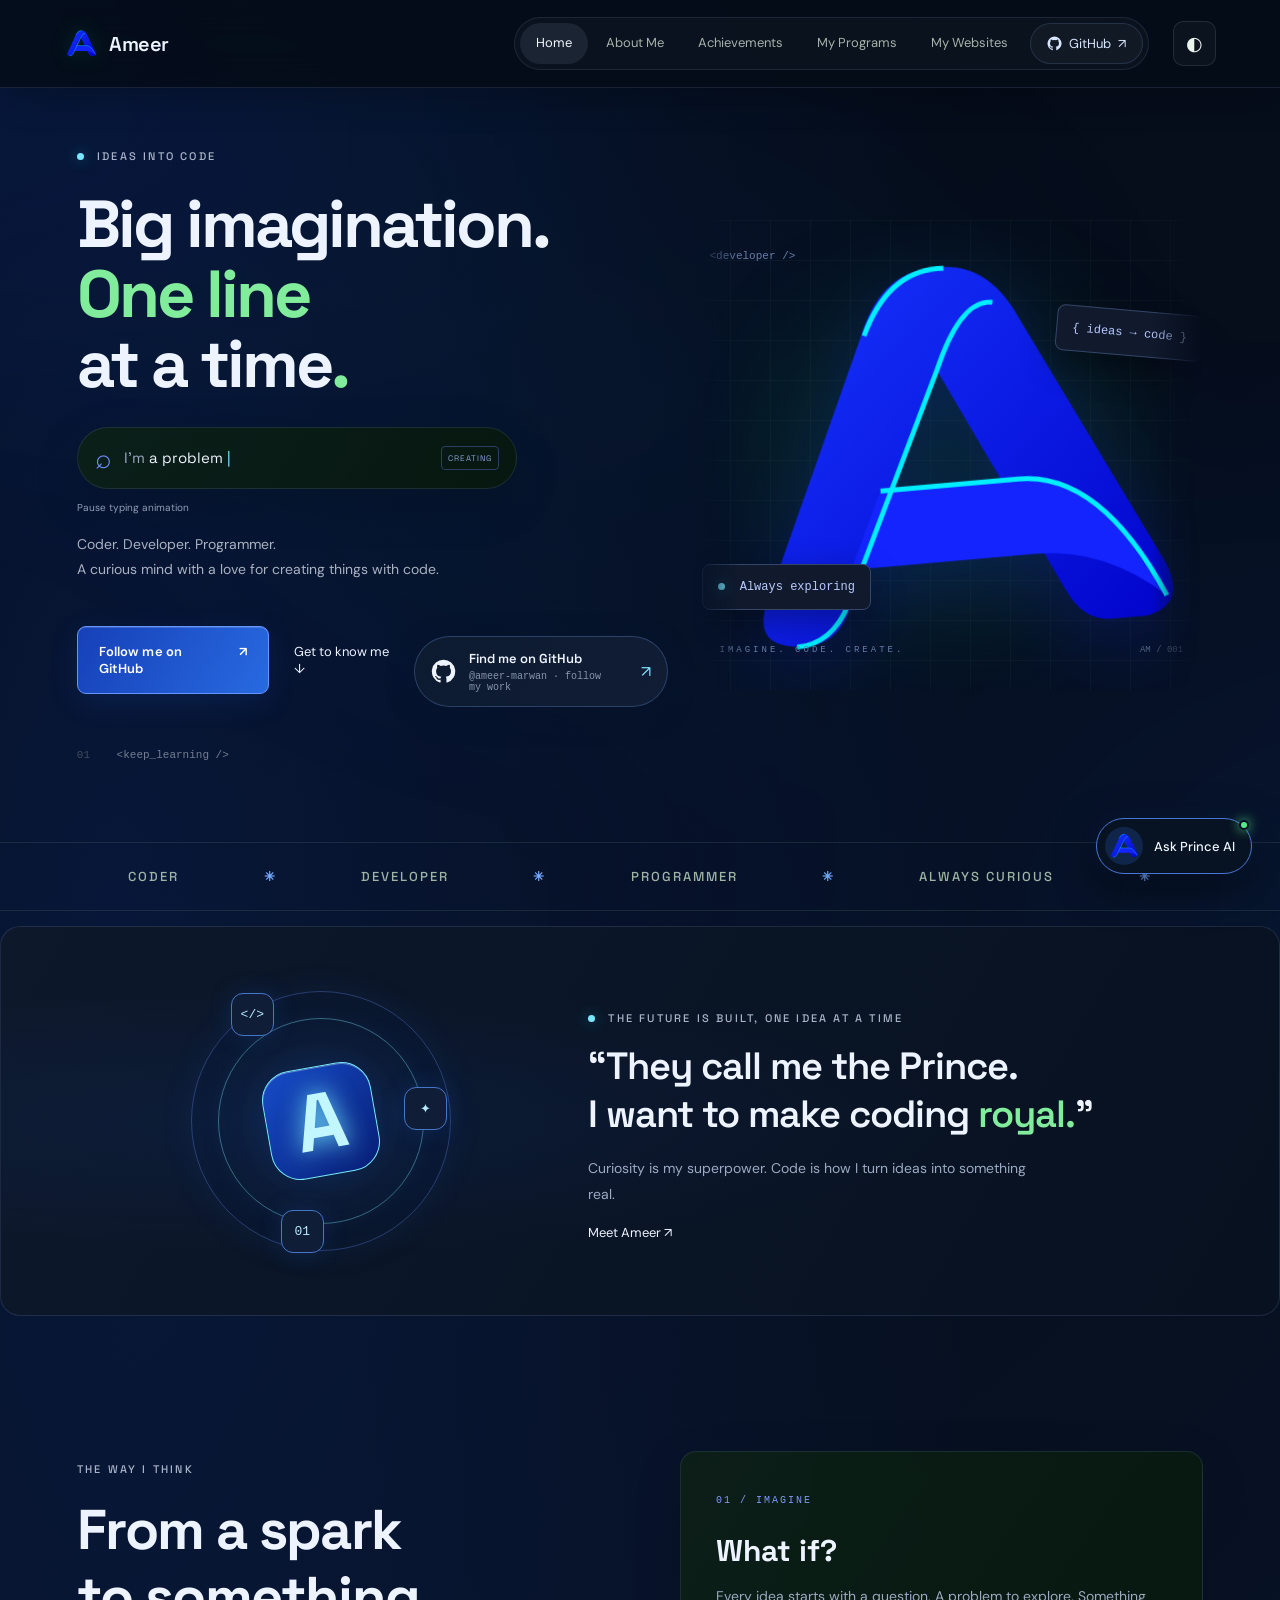
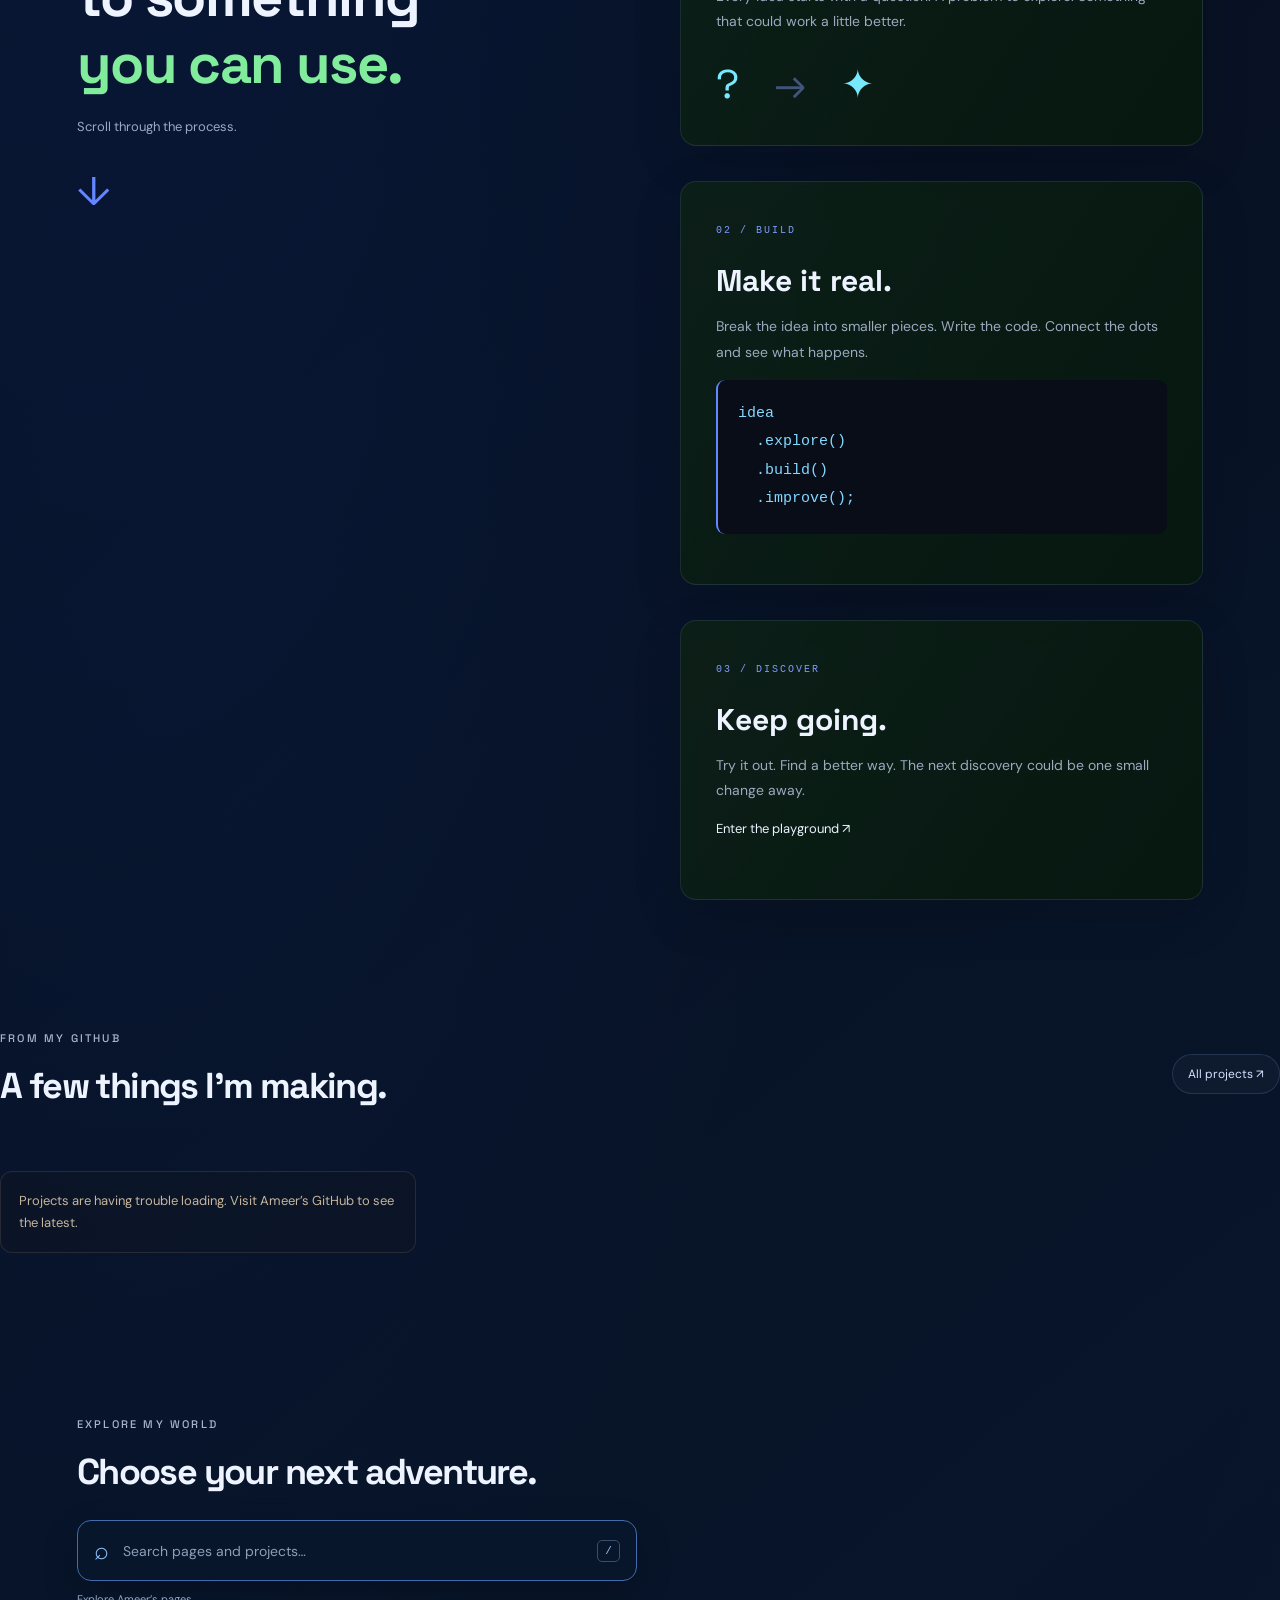
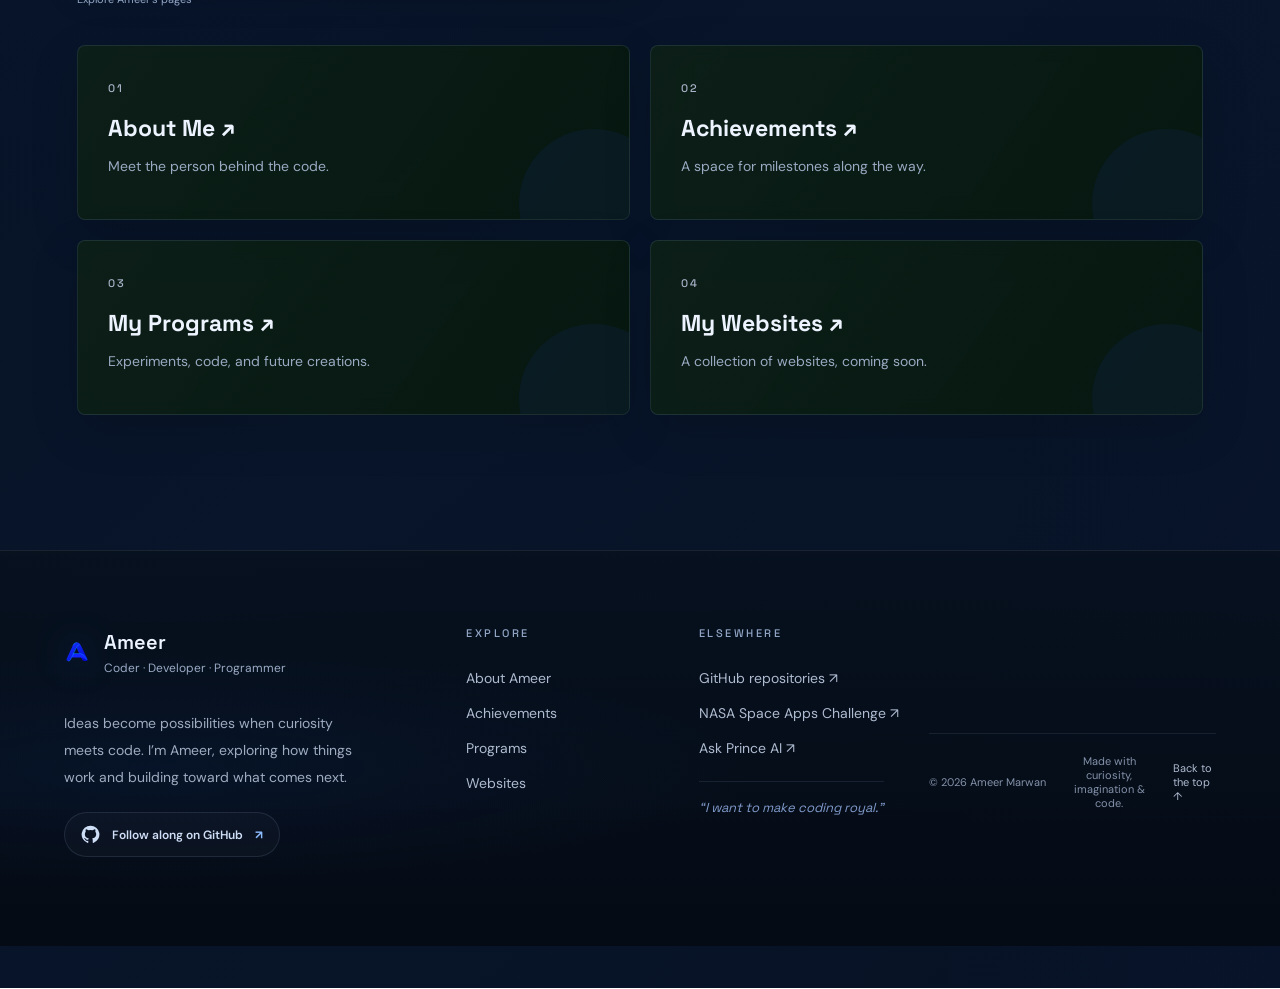
==== commit eee2d2b7: "Label homepage call to action as GitHub follow" ====
--- a/index.html
+++ b/index.html
@@ -1 +1 @@
-<!DOCTYPE html><html lang="en"><head><meta charset="UTF-8"><meta name="viewport" content="width=device-width,initial-scale=1"><title>Ameer — Coder & Developer</title><meta name="description" content="Meet Ameer Marwan, a coder, developer, and programmer. Follow his coding journey on GitHub."><link rel="icon" href="logo.svg"><link rel="stylesheet" href="style.css"></head><body><div class="scroll-progress" aria-hidden="true"></div><a class="skip-link" href="#main">Skip to content</a><div id="loader" class="loader" role="status" aria-label="Loading Ameer’s website"><div class="loader-mark"><div class="loader-ring"></div><img src="logo.svg" alt="Ameer logo"></div><p>LOADING<span aria-hidden="true">...</span></p></div><header><a class="brand" href="index.html" aria-label="Ameer home"><img src="logo.svg" alt="Ameer logo"><span>Ameer</span></a><div class="header-controls"><button class="theme-toggle" aria-label="Switch color theme" title="Switch color theme">◐</button><button class="menu-toggle" aria-expanded="false" aria-controls="main-nav">Menu <span>☰</span></button></div><nav id="main-nav" aria-label="Main navigation"><a href="index.html" aria-current="page">Home</a><a href="about.html">About Me</a><a href="achievements.html">Achievements</a><a href="programs.html">My Programs</a><a href="websites.html">My Websites</a><a class="nav-github" href="https://github.com/ameer-marwan" target="_blank" rel="noopener noreferrer"><svg class="github-svg" viewBox="0 0 24 24" aria-hidden="true"><path fill="currentColor" d="M12 .8a11.2 11.2 0 0 0-3.54 21.83c.56.1.76-.24.76-.54v-2.1c-3.1.68-3.76-1.31-3.76-1.31-.5-1.3-1.24-1.64-1.24-1.64-1.02-.7.08-.69.08-.69 1.12.08 1.71 1.15 1.71 1.15 1 1.7 2.62 1.21 3.26.93.1-.72.39-1.21.71-1.49-2.48-.28-5.09-1.24-5.09-5.52 0-1.22.44-2.22 1.15-3-.12-.28-.5-1.42.11-2.96 0 0 .94-.3 3.08 1.15a10.7 10.7 0 0 1 5.6 0c2.13-1.45 3.07-1.15 3.07-1.15.61 1.54.23 2.68.12 2.96.72.78 1.15 1.78 1.15 3 0 4.3-2.62 5.23-5.11 5.51.4.35.76 1.03.76 2.08v3.08c0 .3.2.65.77.54A11.2 11.2 0 0 0 12 .8Z"/></svg> GitHub <span aria-hidden="true">↗</span></a></nav></header><main id="main"><section class="hero" id="home"><div class="intro"><p class="eyebrow"><span class="dot"></span> IDEAS INTO CODE</p><h1>Big imagination.<br><span class="blue">One line</span><br>at a time<span class="blue">.</span></h1><div class="typing-box" aria-label="Animated introduction: Ameer Marwan, problem solver, coder, programmer, developer"><span class="search-symbol" aria-hidden="true">⌕</span><div aria-hidden="true"><span class="typing-prefix">I’m </span><span id="typed-text">Ameer Marwan</span><span class="typing-caret">|</span></div><span class="typing-badge" aria-hidden="true">CREATING</span></div><button id="pause-typing" class="motion-control" aria-pressed="false">Pause typing animation</button><p class="lead">Coder. Developer. Programmer.<br>A curious mind with a love for creating things with code.</p><div class="actions"><a class="button" href="https://github.com/ameer-marwan" target="_blank" rel="noopener noreferrer">Explore my GitHub <span>↗</span></a><a class="text-link" href="about.html">Get to know me ↓</a><a class="github-cta" href="https://github.com/ameer-marwan" target="_blank" rel="noopener noreferrer"><svg class="github-svg" viewBox="0 0 24 24" aria-hidden="true" focusable="false"><path fill="currentColor" d="M12 .8a11.2 11.2 0 0 0-3.54 21.83c.56.1.76-.24.76-.54v-2.1c-3.1.68-3.76-1.31-3.76-1.31-.5-1.3-1.24-1.64-1.24-1.64-1.02-.7.08-.69.08-.69 1.12.08 1.71 1.15 1.71 1.15 1 1.7 2.62 1.21 3.26.93.1-.72.39-1.21.71-1.49-2.48-.28-5.09-1.24-5.09-5.52 0-1.22.44-2.22 1.15-3-.12-.28-.5-1.42.11-2.96 0 0 .94-.3 3.08 1.15a10.7 10.7 0 0 1 5.6 0c2.13-1.45 3.07-1.15 3.07-1.15.61 1.54.23 2.68.12 2.96.72.78 1.15 1.78 1.15 3 0 4.3-2.62 5.23-5.11 5.51.4.35.76 1.03.76 2.08v3.08c0 .3.2.65.77.54A11.2 11.2 0 0 0 12 .8Z"/></svg><span><strong>Find me on GitHub</strong><small>@ameer-marwan</small></span><span class="github-arrow" aria-hidden="true">↗</span></a></div><p class="code-note"><span>01</span> &lt;keep_learning /&gt;</p></div><div class="art"><div class="orb"></div><span class="art-label top">&lt;developer /&gt;</span><img src="logo.svg" alt="Blue and cyan A monogram inspired by Ameer's logo"><span class="art-label bottom">IMAGINE. CODE. CREATE.</span><span class="coordinate">AM / 001</span><span class="floating-chip chip-one">{ ideas → code }</span><span class="floating-chip chip-two"><span class="dot"></span> Always exploring</span></div></section><div class="ticker"><span>CODER</span><b>✳</b><span>DEVELOPER</span><b>✳</b><span>PROGRAMMER</span><b>✳</b><span>ALWAYS CURIOUS</span><b>✳</b></div><section class="royal-intro"><div class="tech-orbit" aria-hidden="true"><span class="orbit orbit-a"></span><span class="orbit orbit-b"></span><span class="orbit-core">A</span><span class="orbit-node node-a">&lt;/&gt;</span><span class="orbit-node node-b">✦</span><span class="orbit-node node-c">01</span></div><div class="royal-copy"><p class="eyebrow"><span class="dot"></span> THE FUTURE IS BUILT, ONE IDEA AT A TIME</p><p class="royal-quote">“They call me the Prince.<br>I want to make coding <span class="blue">royal.</span>”</p><p class="muted">Curiosity is my superpower. Code is how I turn ideas into something real.</p><a class="text-link" href="about.html">Meet Ameer ↗</a></div></section><section class="scroll-story"><div class="story-heading"><p class="eyebrow">THE WAY I THINK</p><h2>From a spark<br>to something<br><span class="blue">you can use.</span></h2><p class="muted">Scroll through the process.</p><span class="story-line" aria-hidden="true">↓</span></div><div class="story-steps"><article><span class="step-num">01 / IMAGINE</span><h3>What if?</h3><p>Every idea starts with a question. A problem to explore. Something that could work a little better.</p><div class="idea-visual" aria-hidden="true">?<span>→</span>✦</div></article><article><span class="step-num">02 / BUILD</span><h3>Make it real.</h3><p>Break the idea into smaller pieces. Write the code. Connect the dots and see what happens.</p><pre aria-label="Illustrative code"><code>idea<br>  .explore()<br>  .build()<br>  .improve();</code></pre></article><article><span class="step-num">03 / DISCOVER</span><h3>Keep going.</h3><p>Try it out. Find a better way. The next discovery could be one small change away.</p><a class="text-link" href="programs.html">Enter the playground ↗</a></article></div></section><section class="home-projects" aria-labelledby="home-projects-heading"><div class="showcase-heading"><div><p class="eyebrow">FROM MY GITHUB</p><h2 id="home-projects-heading">A few things I’m making.</h2></div><a class="repo-profile-link" href="https://github.com/ameer-marwan?tab=repositories" target="_blank" rel="noopener noreferrer">All projects ↗</a></div><div id="home-project-grid" class="home-project-grid"><p class="repo-status"><span class="repo-spinner" aria-hidden="true"></span>Discovering projects…</p></div></section><section class="page-directory"><p class="eyebrow">EXPLORE MY WORLD</p><h2>Choose your next adventure.</h2><label class="site-search"><span aria-hidden="true">⌕</span><input id="site-search" type="search" placeholder="Search pages and projects…" autocomplete="off"><kbd>/</kbd></label><p class="search-status" id="search-status" aria-live="polite">Explore Ameer’s pages</p><div class="directory-grid"><a data-search="about me ameer story birthday" href="about.html"><span class="eyebrow">01</span><h3>About Me ↗</h3><p class="muted">Meet the person behind the code.</p></a><a data-search="achievements nasa space apps challenge 2026" href="achievements.html"><span class="eyebrow">02</span><h3>Achievements ↗</h3><p class="muted">A space for milestones along the way.</p></a><a data-search="programs code demos clock color javascript" href="programs.html"><span class="eyebrow">03</span><h3>My Programs ↗</h3><p class="muted">Experiments, code, and future creations.</p></a><a data-search="websites portfolio projects showcase" href="websites.html"><span class="eyebrow">04</span><h3>My Websites ↗</h3><p class="muted">A collection of websites, coming soon.</p></a></div></section></main><footer class="site-footer"><div class="footer-main"><div class="footer-bio"><a class="footer-brand" href="index.html"><img src="logo.svg" alt="Ameer’s A logo"><span><strong>Ameer</strong><small>Coder · Developer · Programmer</small></span></a><p>Ideas become possibilities when curiosity meets code. I’m Ameer, exploring how things work and building toward what comes next.</p><a class="footer-github" href="https://github.com/ameer-marwan" target="_blank" rel="noopener noreferrer" aria-label="Visit Ameer on GitHub"><svg class="github-svg" viewBox="0 0 24 24" aria-hidden="true"><path fill="currentColor" d="M12 .8a11.2 11.2 0 0 0-3.54 21.83c.56.1.76-.24.76-.54v-2.1c-3.1.68-3.76-1.31-3.76-1.31-.5-1.3-1.24-1.64-1.24-1.64-1.02-.7.08-.69.08-.69 1.12.08 1.71 1.15 1.71 1.15 1 1.7 2.62 1.21 3.26.93.1-.72.39-1.21.71-1.49-2.48-.28-5.09-1.24-5.09-5.52 0-1.22.44-2.22 1.15-3-.12-.28-.5-1.42.11-2.96 0 0 .94-.3 3.08 1.15a10.7 10.7 0 0 1 5.6 0c2.13-1.45 3.07-1.15 3.07-1.15.61 1.54.23 2.68.12 2.96.72.78 1.15 1.78 1.15 3 0 4.3-2.62 5.23-5.11 5.51.4.35.76 1.03.76 2.08v3.08c0 .3.2.65.77.54A11.2 11.2 0 0 0 12 .8Z"/></svg><span>Follow along on GitHub</span><b>↗</b></a></div><div class="footer-column"><p class="eyebrow">EXPLORE</p><a href="about.html">About Ameer</a><a href="achievements.html">Achievements</a><a href="programs.html">Programs</a><a href="websites.html">Websites</a></div><div class="footer-column"><p class="eyebrow">ELSEWHERE</p><a href="https://github.com/ameer-marwan" target="_blank" rel="noopener noreferrer">GitHub repositories ↗</a><a href="https://www.spaceappschallenge.org/" target="_blank" rel="noopener noreferrer">NASA Space Apps Challenge ↗</a><a href="index.html#prince-ai">Ask Prince AI ↗</a><span class="footer-quote">“I want to make coding royal.”</span></div></div><div class="footer-bottom"><span>© <span class="footer-year">2026</span> Ameer Marwan</span><span>Made with curiosity, imagination & code.</span><a href="index.html">Back to the top ↑</a></div></footer><button class="back-top" aria-label="Back to top">↑</button><button id="prince-ai" class="prince-launch" aria-label="Ask Prince AI about this website"><img src="logo.svg" alt=""><span>Ask Prince AI</span><i></i></button><section class="prince-panel" aria-label="Prince AI assistant" aria-hidden="true"><div class="prince-head"><img src="logo.svg" alt=""><div><strong>Prince AI</strong><small>Ameer’s website guide</small></div><button class="prince-close" aria-label="Close Prince AI">×</button></div><div class="prince-messages" aria-live="polite"><p class="prince-message bot">Hi! I’m Prince AI. Ask me about Ameer, his projects, or this website.</p></div><div class="prince-suggestions"><button>Who is Ameer?</button><button>What is Prince coding?</button><button>Show me the projects</button></div><form class="prince-form"><label class="sr-only" for="prince-question">Ask Prince AI a question</label><input id="prince-question" autocomplete="off" placeholder="Ask about this website…"><button aria-label="Send question">↑</button></form></section><script src="script.js"></script></body></html>+<!DOCTYPE html><html lang="en"><head><meta charset="UTF-8"><meta name="viewport" content="width=device-width,initial-scale=1"><title>Ameer — Coder & Developer</title><meta name="description" content="Meet Ameer Marwan, a coder, developer, and programmer. Follow his coding journey on GitHub."><link rel="icon" href="logo.svg"><link rel="stylesheet" href="style.css"></head><body><div class="scroll-progress" aria-hidden="true"></div><a class="skip-link" href="#main">Skip to content</a><div id="loader" class="loader" role="status" aria-label="Loading Ameer’s website"><div class="loader-mark"><div class="loader-ring"></div><img src="logo.svg" alt="Ameer logo"></div><p>LOADING<span aria-hidden="true">...</span></p></div><header><a class="brand" href="index.html" aria-label="Ameer home"><img src="logo.svg" alt="Ameer logo"><span>Ameer</span></a><div class="header-controls"><button class="theme-toggle" aria-label="Switch color theme" title="Switch color theme">◐</button><button class="menu-toggle" aria-expanded="false" aria-controls="main-nav">Menu <span>☰</span></button></div><nav id="main-nav" aria-label="Main navigation"><a href="index.html" aria-current="page">Home</a><a href="about.html">About Me</a><a href="achievements.html">Achievements</a><a href="programs.html">My Programs</a><a href="websites.html">My Websites</a><a class="nav-github" href="https://github.com/ameer-marwan" target="_blank" rel="noopener noreferrer"><svg class="github-svg" viewBox="0 0 24 24" aria-hidden="true"><path fill="currentColor" d="M12 .8a11.2 11.2 0 0 0-3.54 21.83c.56.1.76-.24.76-.54v-2.1c-3.1.68-3.76-1.31-3.76-1.31-.5-1.3-1.24-1.64-1.24-1.64-1.02-.7.08-.69.08-.69 1.12.08 1.71 1.15 1.71 1.15 1 1.7 2.62 1.21 3.26.93.1-.72.39-1.21.71-1.49-2.48-.28-5.09-1.24-5.09-5.52 0-1.22.44-2.22 1.15-3-.12-.28-.5-1.42.11-2.96 0 0 .94-.3 3.08 1.15a10.7 10.7 0 0 1 5.6 0c2.13-1.45 3.07-1.15 3.07-1.15.61 1.54.23 2.68.12 2.96.72.78 1.15 1.78 1.15 3 0 4.3-2.62 5.23-5.11 5.51.4.35.76 1.03.76 2.08v3.08c0 .3.2.65.77.54A11.2 11.2 0 0 0 12 .8Z"/></svg> GitHub <span aria-hidden="true">↗</span></a></nav></header><main id="main"><section class="hero" id="home"><div class="intro"><p class="eyebrow"><span class="dot"></span> IDEAS INTO CODE</p><h1>Big imagination.<br><span class="blue">One line</span><br>at a time<span class="blue">.</span></h1><div class="typing-box" aria-label="Animated introduction: Ameer Marwan, problem solver, coder, programmer, developer"><span class="search-symbol" aria-hidden="true">⌕</span><div aria-hidden="true"><span class="typing-prefix">I’m </span><span id="typed-text">Ameer Marwan</span><span class="typing-caret">|</span></div><span class="typing-badge" aria-hidden="true">CREATING</span></div><button id="pause-typing" class="motion-control" aria-pressed="false">Pause typing animation</button><p class="lead">Coder. Developer. Programmer.<br>A curious mind with a love for creating things with code.</p><div class="actions"><a class="button" href="https://github.com/ameer-marwan" target="_blank" rel="noopener noreferrer">Follow me on GitHub <span>↗</span></a><a class="text-link" href="about.html">Get to know me ↓</a><a class="github-cta" href="https://github.com/ameer-marwan" target="_blank" rel="noopener noreferrer"><svg class="github-svg" viewBox="0 0 24 24" aria-hidden="true" focusable="false"><path fill="currentColor" d="M12 .8a11.2 11.2 0 0 0-3.54 21.83c.56.1.76-.24.76-.54v-2.1c-3.1.68-3.76-1.31-3.76-1.31-.5-1.3-1.24-1.64-1.24-1.64-1.02-.7.08-.69.08-.69 1.12.08 1.71 1.15 1.71 1.15 1 1.7 2.62 1.21 3.26.93.1-.72.39-1.21.71-1.49-2.48-.28-5.09-1.24-5.09-5.52 0-1.22.44-2.22 1.15-3-.12-.28-.5-1.42.11-2.96 0 0 .94-.3 3.08 1.15a10.7 10.7 0 0 1 5.6 0c2.13-1.45 3.07-1.15 3.07-1.15.61 1.54.23 2.68.12 2.96.72.78 1.15 1.78 1.15 3 0 4.3-2.62 5.23-5.11 5.51.4.35.76 1.03.76 2.08v3.08c0 .3.2.65.77.54A11.2 11.2 0 0 0 12 .8Z"/></svg><span><strong>Find me on GitHub</strong><small>@ameer-marwan · <span id="github-followers">GitHub</span></small></span><span class="github-arrow" aria-hidden="true">↗</span></a></div><p class="code-note"><span>01</span> &lt;keep_learning /&gt;</p></div><div class="art"><div class="orb"></div><span class="art-label top">&lt;developer /&gt;</span><img src="logo.svg" alt="Blue and cyan A monogram inspired by Ameer's logo"><span class="art-label bottom">IMAGINE. CODE. CREATE.</span><span class="coordinate">AM / 001</span><span class="floating-chip chip-one">{ ideas → code }</span><span class="floating-chip chip-two"><span class="dot"></span> Always exploring</span></div></section><div class="ticker"><span>CODER</span><b>✳</b><span>DEVELOPER</span><b>✳</b><span>PROGRAMMER</span><b>✳</b><span>ALWAYS CURIOUS</span><b>✳</b></div><section class="royal-intro"><div class="tech-orbit" aria-hidden="true"><span class="orbit orbit-a"></span><span class="orbit orbit-b"></span><span class="orbit-core">A</span><span class="orbit-node node-a">&lt;/&gt;</span><span class="orbit-node node-b">✦</span><span class="orbit-node node-c">01</span></div><div class="royal-copy"><p class="eyebrow"><span class="dot"></span> THE FUTURE IS BUILT, ONE IDEA AT A TIME</p><p class="royal-quote">“They call me the Prince.<br>I want to make coding <span class="blue">royal.</span>”</p><p class="muted">Curiosity is my superpower. Code is how I turn ideas into something real.</p><a class="text-link" href="about.html">Meet Ameer ↗</a></div></section><section class="scroll-story"><div class="story-heading"><p class="eyebrow">THE WAY I THINK</p><h2>From a spark<br>to something<br><span class="blue">you can use.</span></h2><p class="muted">Scroll through the process.</p><span class="story-line" aria-hidden="true">↓</span></div><div class="story-steps"><article><span class="step-num">01 / IMAGINE</span><h3>What if?</h3><p>Every idea starts with a question. A problem to explore. Something that could work a little better.</p><div class="idea-visual" aria-hidden="true">?<span>→</span>✦</div></article><article><span class="step-num">02 / BUILD</span><h3>Make it real.</h3><p>Break the idea into smaller pieces. Write the code. Connect the dots and see what happens.</p><pre aria-label="Illustrative code"><code>idea<br>  .explore()<br>  .build()<br>  .improve();</code></pre></article><article><span class="step-num">03 / DISCOVER</span><h3>Keep going.</h3><p>Try it out. Find a better way. The next discovery could be one small change away.</p><a class="text-link" href="programs.html">Enter the playground ↗</a></article></div></section><section class="home-projects" aria-labelledby="home-projects-heading"><div class="showcase-heading"><div><p class="eyebrow">FROM MY GITHUB</p><h2 id="home-projects-heading">A few things I’m making.</h2></div><a class="repo-profile-link" href="https://github.com/ameer-marwan?tab=repositories" target="_blank" rel="noopener noreferrer">All projects ↗</a></div><div id="home-project-grid" class="home-project-grid"><p class="repo-status"><span class="repo-spinner" aria-hidden="true"></span>Discovering projects…</p></div></section><section class="page-directory"><p class="eyebrow">EXPLORE MY WORLD</p><h2>Choose your next adventure.</h2><label class="site-search"><span aria-hidden="true">⌕</span><input id="site-search" type="search" placeholder="Search pages and projects…" autocomplete="off"><kbd>/</kbd></label><p class="search-status" id="search-status" aria-live="polite">Explore Ameer’s pages</p><div class="directory-grid"><a data-search="about me ameer story birthday" href="about.html"><span class="eyebrow">01</span><h3>About Me ↗</h3><p class="muted">Meet the person behind the code.</p></a><a data-search="achievements nasa space apps challenge 2026" href="achievements.html"><span class="eyebrow">02</span><h3>Achievements ↗</h3><p class="muted">A space for milestones along the way.</p></a><a data-search="programs code demos clock color javascript" href="programs.html"><span class="eyebrow">03</span><h3>My Programs ↗</h3><p class="muted">Experiments, code, and future creations.</p></a><a data-search="websites portfolio projects showcase" href="websites.html"><span class="eyebrow">04</span><h3>My Websites ↗</h3><p class="muted">A collection of websites, coming soon.</p></a></div></section></main><footer class="site-footer"><div class="footer-main"><div class="footer-bio"><a class="footer-brand" href="index.html"><img src="logo.svg" alt="Ameer’s A logo"><span><strong>Ameer</strong><small>Coder · Developer · Programmer</small></span></a><p>Ideas become possibilities when curiosity meets code. I’m Ameer, exploring how things work and building toward what comes next.</p><a class="footer-github" href="https://github.com/ameer-marwan" target="_blank" rel="noopener noreferrer" aria-label="Visit Ameer on GitHub"><svg class="github-svg" viewBox="0 0 24 24" aria-hidden="true"><path fill="currentColor" d="M12 .8a11.2 11.2 0 0 0-3.54 21.83c.56.1.76-.24.76-.54v-2.1c-3.1.68-3.76-1.31-3.76-1.31-.5-1.3-1.24-1.64-1.24-1.64-1.02-.7.08-.69.08-.69 1.12.08 1.71 1.15 1.71 1.15 1 1.7 2.62 1.21 3.26.93.1-.72.39-1.21.71-1.49-2.48-.28-5.09-1.24-5.09-5.52 0-1.22.44-2.22 1.15-3-.12-.28-.5-1.42.11-2.96 0 0 .94-.3 3.08 1.15a10.7 10.7 0 0 1 5.6 0c2.13-1.45 3.07-1.15 3.07-1.15.61 1.54.23 2.68.12 2.96.72.78 1.15 1.78 1.15 3 0 4.3-2.62 5.23-5.11 5.51.4.35.76 1.03.76 2.08v3.08c0 .3.2.65.77.54A11.2 11.2 0 0 0 12 .8Z"/></svg><span>Follow along on GitHub</span><b>↗</b></a></div><div class="footer-column"><p class="eyebrow">EXPLORE</p><a href="about.html">About Ameer</a><a href="achievements.html">Achievements</a><a href="programs.html">Programs</a><a href="websites.html">Websites</a></div><div class="footer-column"><p class="eyebrow">ELSEWHERE</p><a href="https://github.com/ameer-marwan" target="_blank" rel="noopener noreferrer">GitHub repositories ↗</a><a href="https://www.spaceappschallenge.org/" target="_blank" rel="noopener noreferrer">NASA Space Apps Challenge ↗</a><a href="index.html#prince-ai">Ask Prince AI ↗</a><span class="footer-quote">“I want to make coding royal.”</span></div></div><div class="footer-bottom"><span>© <span class="footer-year">2026</span> Ameer Marwan</span><span>Made with curiosity, imagination & code.</span><a href="index.html">Back to the top ↑</a></div></footer><button class="back-top" aria-label="Back to top">↑</button><button id="prince-ai" class="prince-launch" aria-label="Ask Prince AI about this website"><img src="logo.svg" alt=""><span>Ask Prince AI</span><i></i></button><section class="prince-panel" aria-label="Prince AI assistant" aria-hidden="true"><div class="prince-head"><img src="logo.svg" alt=""><div><strong>Prince AI</strong><small>Ameer’s website guide</small></div><button class="prince-close" aria-label="Close Prince AI">×</button></div><div class="prince-messages" aria-live="polite"><p class="prince-message bot">Hi! I’m Prince AI. Ask me about Ameer, his projects, or this website.</p></div><div class="prince-suggestions"><button>Who is Ameer?</button><button>What is Prince coding?</button><button>Show me the projects</button></div><form class="prince-form"><label class="sr-only" for="prince-question">Ask Prince AI a question</label><input id="prince-question" autocomplete="off" placeholder="Ask about this website…"><button aria-label="Send question">↑</button></form></section><script src="script.js"></script></body></html>
